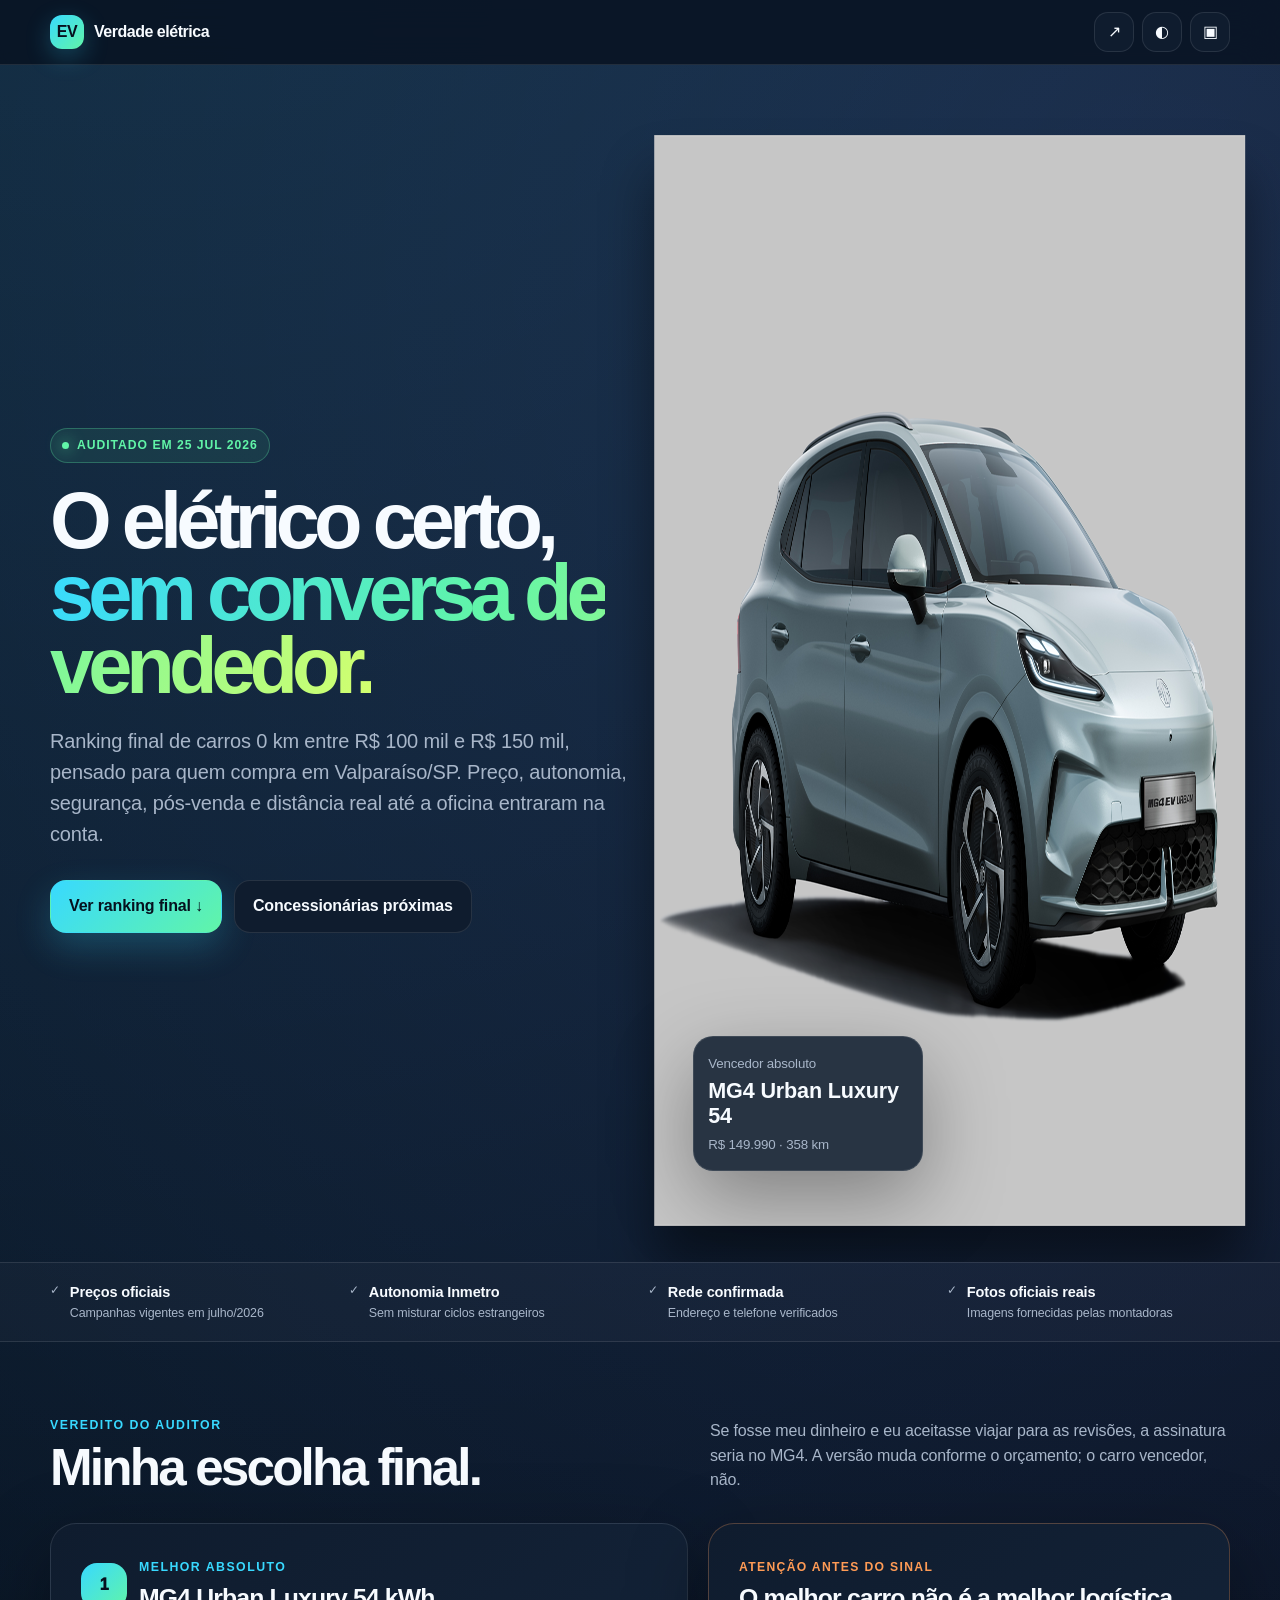
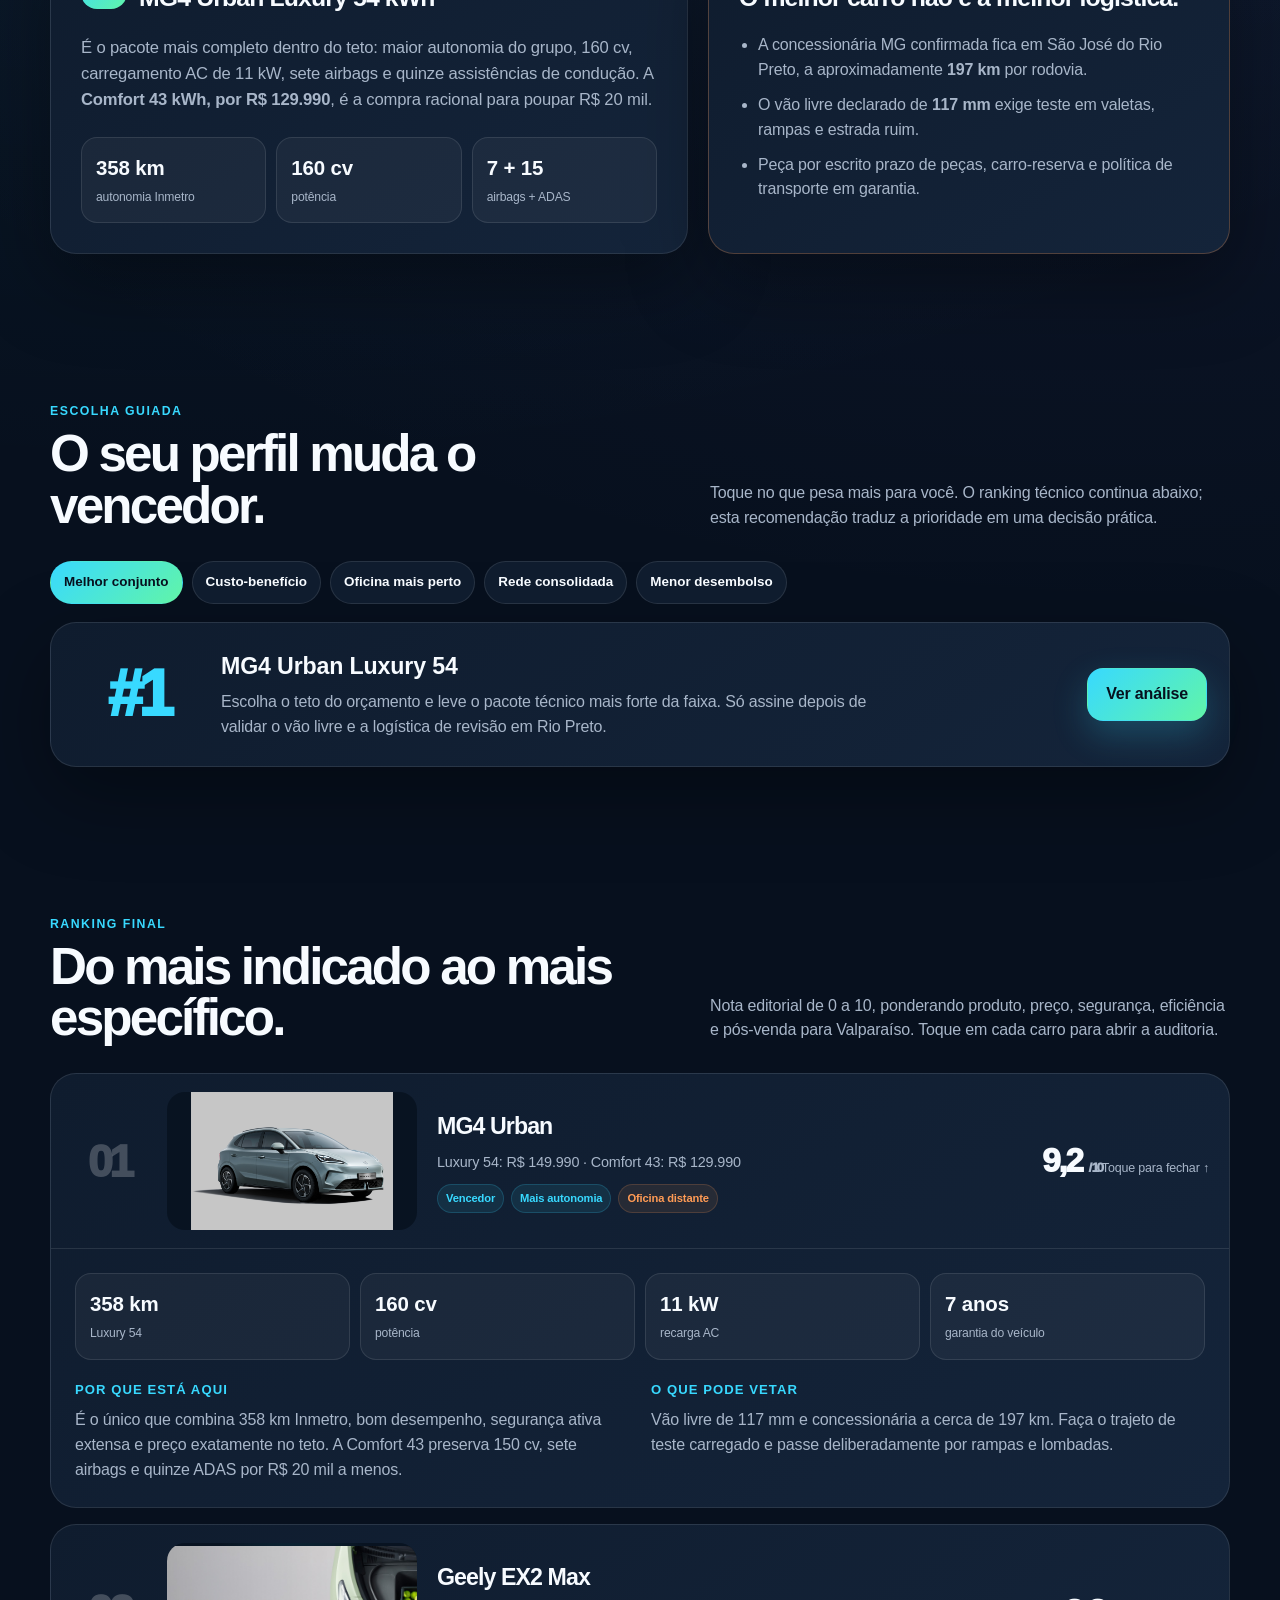
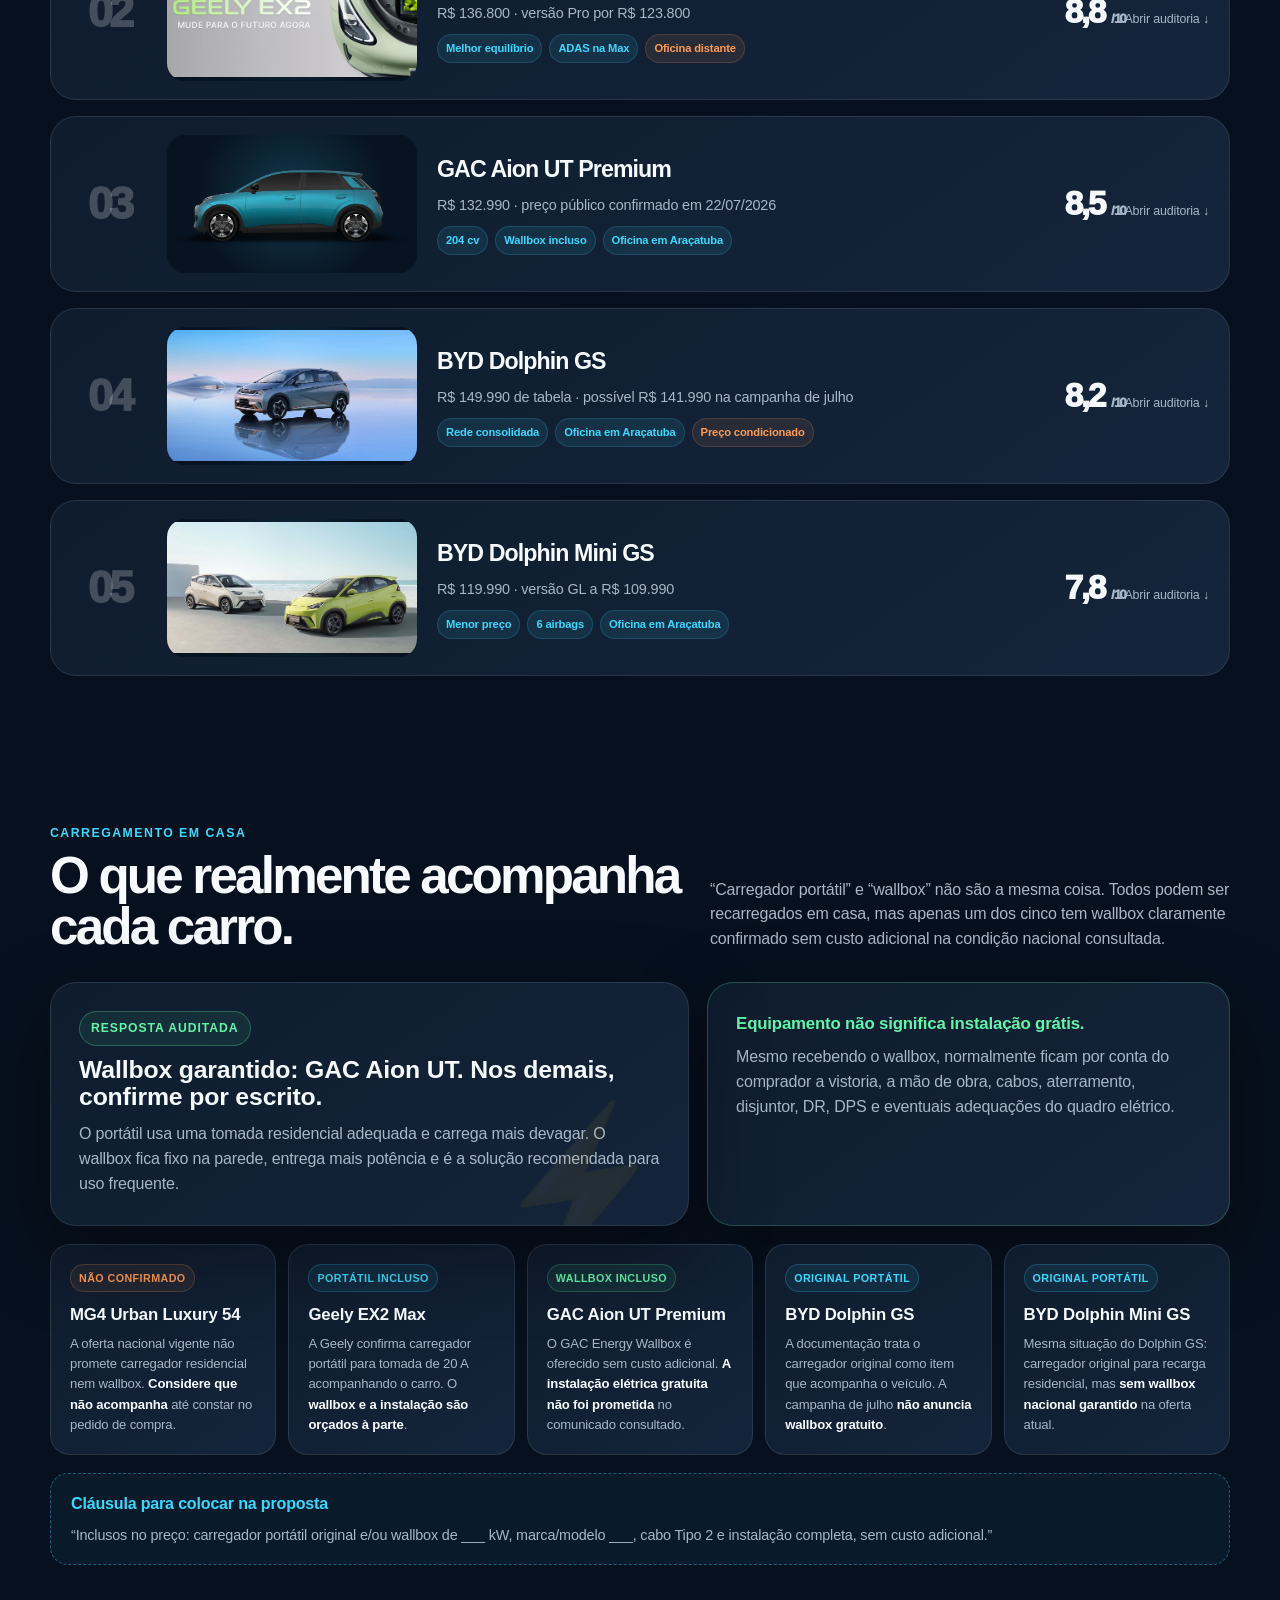
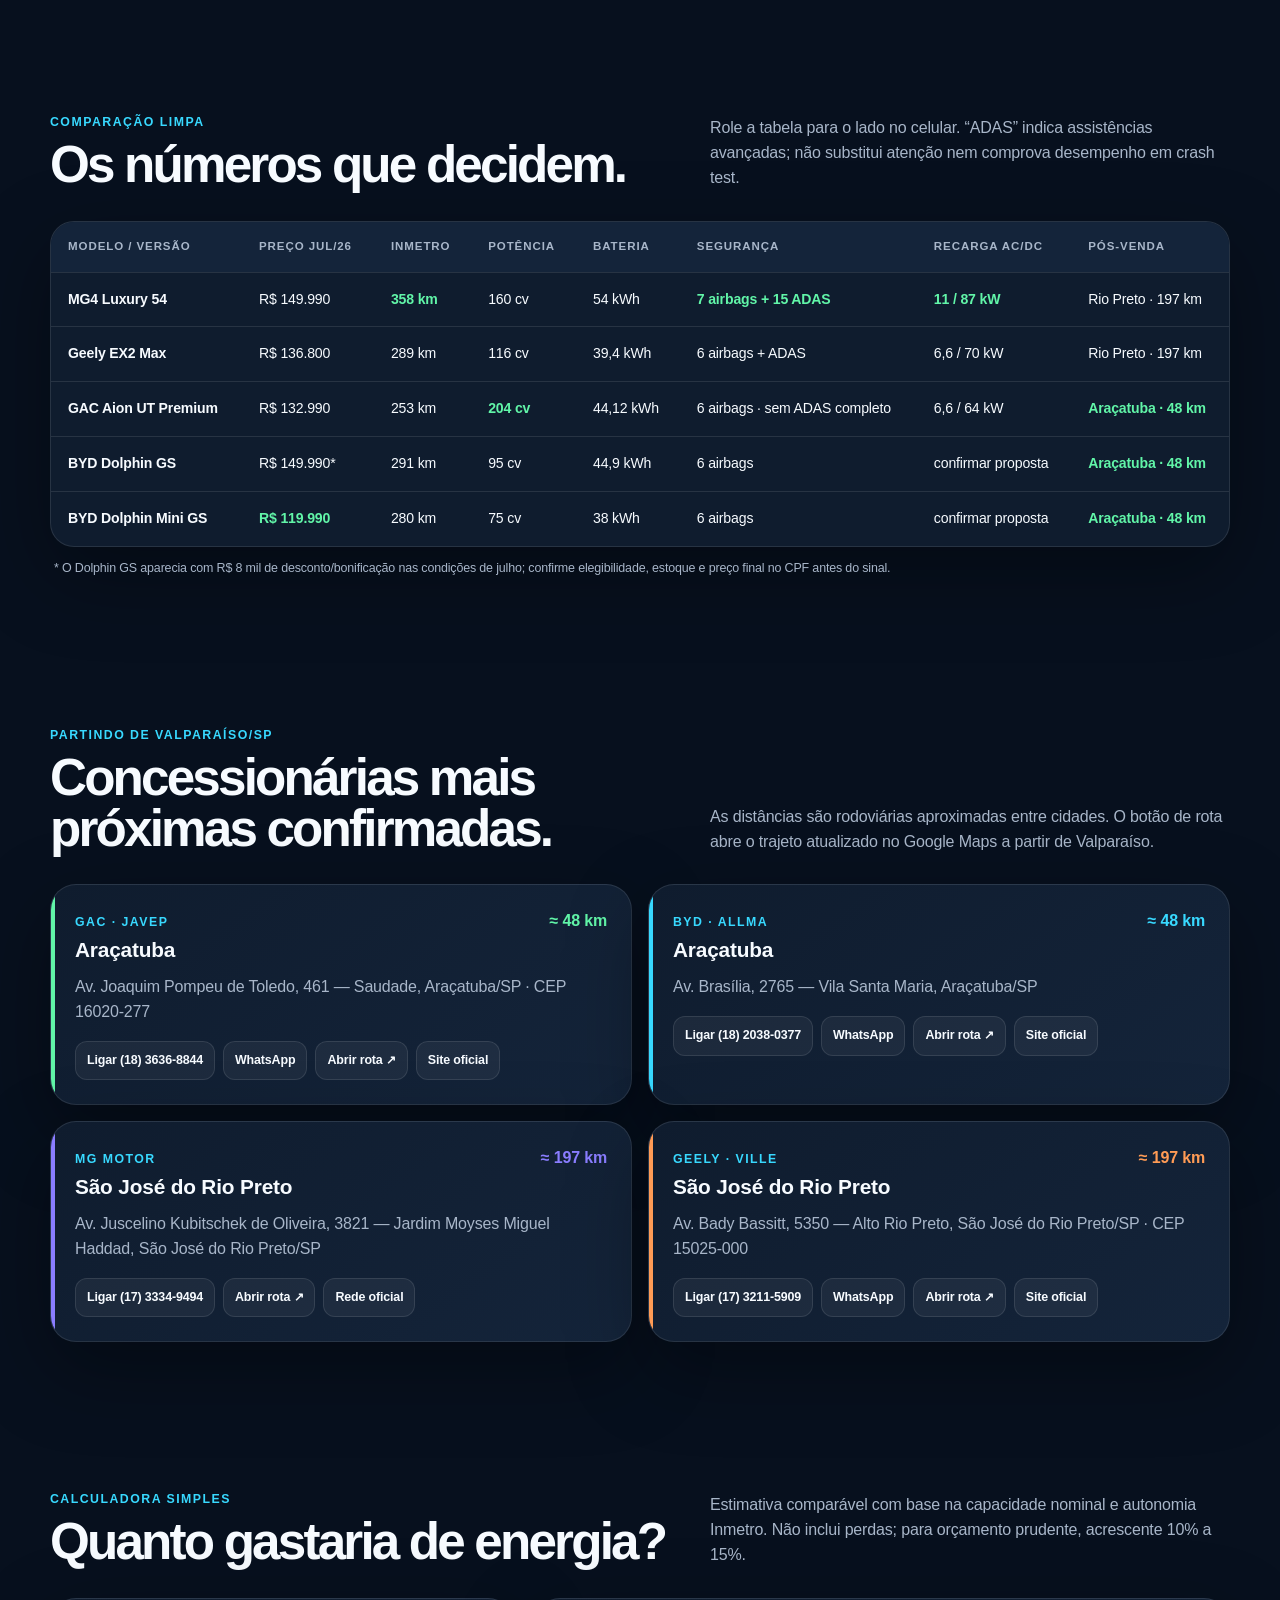
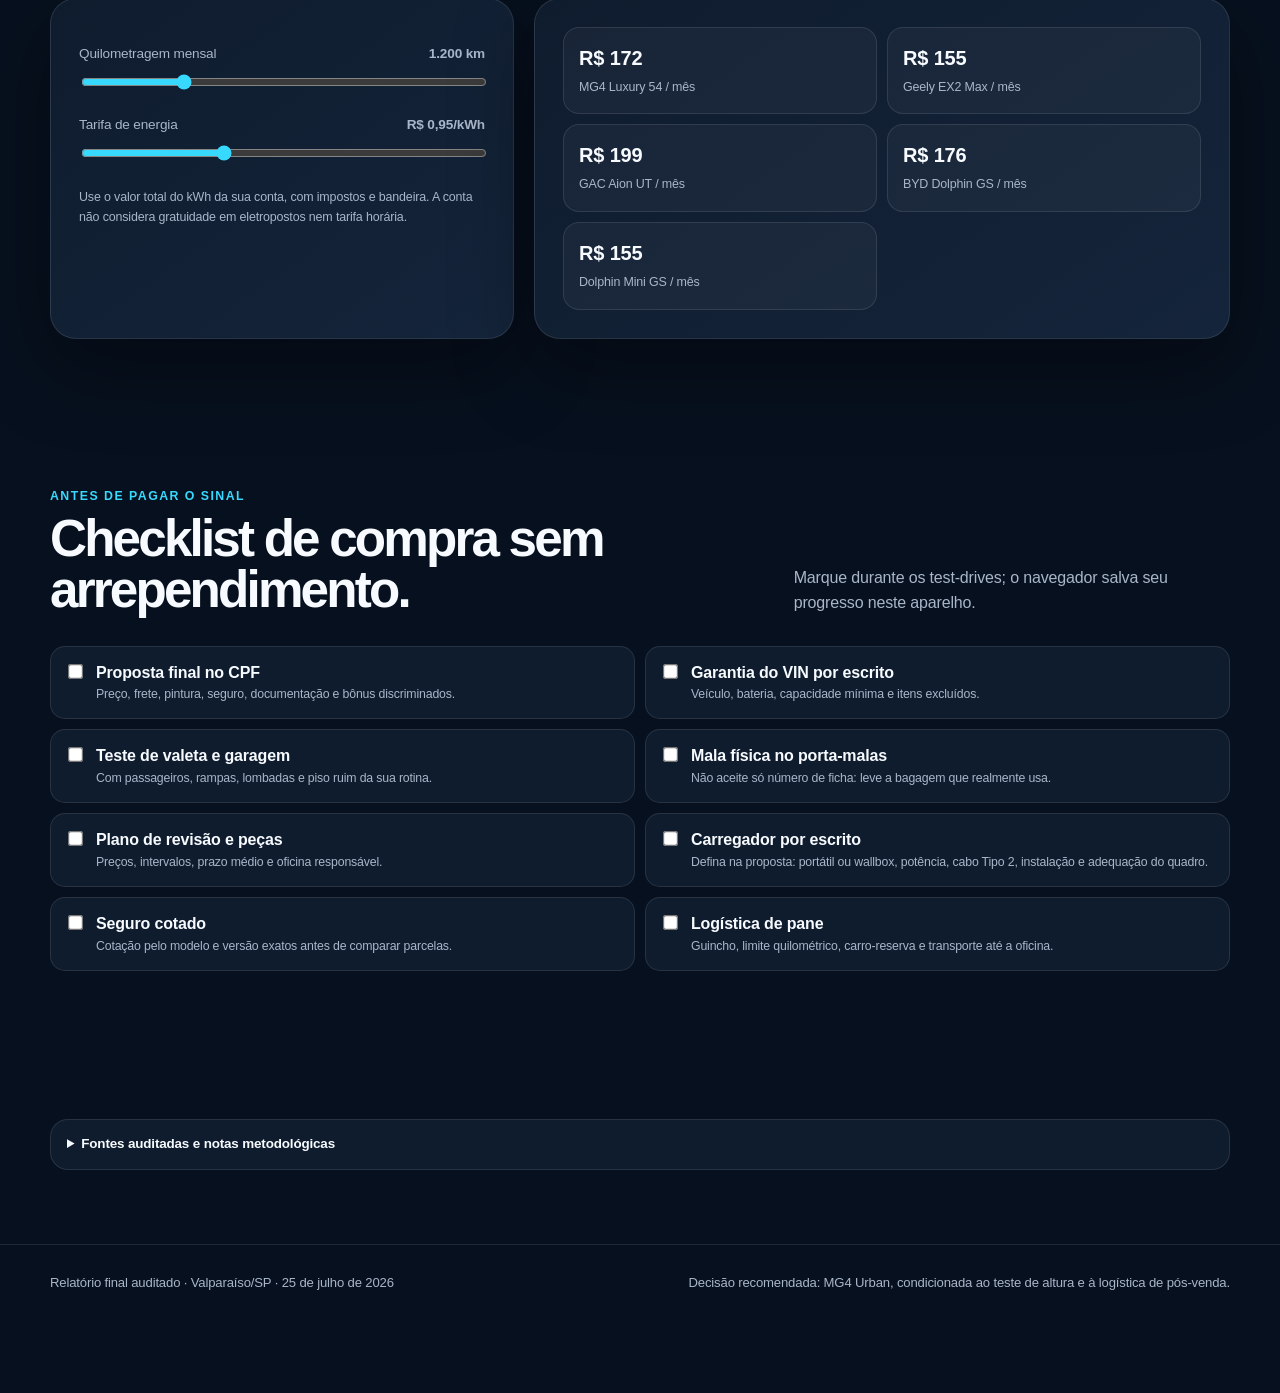
==== index.html @ 09361f58 "Publica relatorio auditado de carros eletricos" ====
<!doctype html>
<html lang="pt-BR" data-theme="dark">
<head>
  <meta charset="utf-8">
  <meta name="viewport" content="width=device-width, initial-scale=1, viewport-fit=cover">
  <meta name="theme-color" content="#07101e">
  <meta name="description" content="Relatório final auditado de carros elétricos entre R$ 100 mil e R$ 150 mil para Valparaíso/SP — julho de 2026.">
  <link rel="canonical" href="https://esdraaline.github.io/carros-eletricos-valparaiso/">
  <meta property="og:locale" content="pt_BR">
  <meta property="og:type" content="website">
  <meta property="og:site_name" content="Verdade elétrica">
  <meta property="og:title" content="O elétrico ideal para sua família">
  <meta property="og:description" content="Ranking auditado dos melhores carros elétricos de R$ 100 mil a R$ 150 mil para Valparaíso/SP — preços, autonomia, segurança, recarga em casa e concessionárias.">
  <meta property="og:url" content="https://esdraaline.github.io/carros-eletricos-valparaiso/">
  <meta property="og:image" content="https://esdraaline.github.io/carros-eletricos-valparaiso/assets/preview-whatsapp.png">
  <meta property="og:image:secure_url" content="https://esdraaline.github.io/carros-eletricos-valparaiso/assets/preview-whatsapp.png">
  <meta property="og:image:type" content="image/png">
  <meta property="og:image:width" content="1200">
  <meta property="og:image:height" content="630">
  <meta property="og:image:alt" content="Família ao lado de um carro elétrico em frente de casa">
  <meta name="twitter:card" content="summary_large_image">
  <meta name="twitter:title" content="O elétrico ideal para sua família">
  <meta name="twitter:description" content="Ranking auditado de carros elétricos para Valparaíso/SP — julho de 2026.">
  <meta name="twitter:image" content="https://esdraaline.github.io/carros-eletricos-valparaiso/assets/preview-whatsapp.png">
  <title>Relatório final auditado | Elétricos R$ 100–150 mil</title>
  <style>
    :root{
      --bg:#07101e;--bg2:#0b1728;--card:#0f1c2e;--card2:#14243a;--ink:#f7fbff;--muted:#a8b6c9;
      --line:rgba(255,255,255,.10);--cyan:#38d9ff;--green:#61f5a8;--orange:#ff9b55;--pink:#ff6fae;
      --purple:#8a7dff;--red:#ff6b6b;--shadow:0 28px 80px rgba(0,0,0,.35);--radius:26px;
    }
    html[data-theme="light"]{
      --bg:#eef4fb;--bg2:#f8fbff;--card:#ffffff;--card2:#edf3fa;--ink:#102138;--muted:#5c6f86;
      --line:rgba(15,35,58,.12);--shadow:0 22px 60px rgba(35,66,100,.14);
    }
    *{box-sizing:border-box}
    html{scroll-behavior:smooth}
    body{margin:0;background:
      radial-gradient(circle at 15% -5%,rgba(56,217,255,.15),transparent 30%),
      radial-gradient(circle at 90% 3%,rgba(138,125,255,.14),transparent 26%),var(--bg);
      color:var(--ink);font-family:Inter,ui-sans-serif,-apple-system,BlinkMacSystemFont,"Segoe UI",sans-serif;
      line-height:1.55;letter-spacing:-.01em}
    button,input,a{font:inherit}
    a{color:inherit}
    img{display:block;max-width:100%}
    .wrap{width:min(1180px,calc(100% - 34px));margin:0 auto}
    .topbar{position:sticky;z-index:50;top:0;background:rgba(7,16,30,.78);backdrop-filter:blur(18px);
      border-bottom:1px solid var(--line)}
    html[data-theme="light"] .topbar{background:rgba(238,244,251,.82)}
    .nav{min-height:64px;display:flex;align-items:center;justify-content:space-between;gap:12px}
    .brand{display:flex;align-items:center;gap:10px;text-decoration:none;font-weight:850;letter-spacing:-.03em}
    .brand-mark{width:34px;height:34px;border-radius:12px;display:grid;place-items:center;color:#07101e;
      background:linear-gradient(135deg,var(--cyan),var(--green));box-shadow:0 8px 24px rgba(56,217,255,.25)}
    .nav-actions{display:flex;align-items:center;gap:8px}
    .mini-btn,.pill-btn{border:1px solid var(--line);color:var(--ink);background:var(--card);cursor:pointer;
      transition:.2s ease;text-decoration:none;display:inline-flex;align-items:center;justify-content:center}
    .mini-btn{width:40px;height:40px;border-radius:14px}
    .mini-btn:hover,.pill-btn:hover{transform:translateY(-2px);border-color:rgba(56,217,255,.45)}
    .hero{padding:70px 0 36px;position:relative;overflow:hidden}
    .hero-grid{display:grid;grid-template-columns:1.05fr .95fr;align-items:center;gap:50px}
    .eyebrow,.chip{display:inline-flex;align-items:center;gap:8px;border:1px solid rgba(97,245,168,.28);
      background:rgba(97,245,168,.08);color:var(--green);border-radius:999px;padding:7px 11px;
      font-size:.76rem;font-weight:800;text-transform:uppercase;letter-spacing:.08em}
    .eyebrow:before{content:"";width:7px;height:7px;background:var(--green);border-radius:50%;box-shadow:0 0 16px var(--green)}
    h1{font-size:clamp(2.75rem,6.2vw,5.7rem);line-height:.91;letter-spacing:-.075em;margin:22px 0 24px;max-width:760px}
    .gradient{background:linear-gradient(110deg,var(--cyan),var(--green) 50%,#d4ff6e);-webkit-background-clip:text;
      background-clip:text;color:transparent}
    .lead{font-size:clamp(1.05rem,1.6vw,1.25rem);color:var(--muted);max-width:680px;margin:0 0 30px}
    .hero-actions{display:flex;flex-wrap:wrap;gap:12px}
    .cta{display:inline-flex;align-items:center;justify-content:center;gap:8px;text-decoration:none;border-radius:16px;
      padding:13px 18px;font-weight:850;border:1px solid transparent;transition:.2s ease;cursor:pointer}
    .cta-primary{color:#06111e;background:linear-gradient(135deg,var(--cyan),var(--green));box-shadow:0 14px 35px rgba(56,217,255,.22)}
    .cta-secondary{background:var(--card);border-color:var(--line);color:var(--ink)}
    .cta:hover{transform:translateY(-2px)}
    .hero-car{position:relative;min-height:440px;display:flex;align-items:center;justify-content:center}
    .hero-glow{position:absolute;width:82%;aspect-ratio:1;border-radius:50%;filter:blur(12px);
      background:radial-gradient(circle,rgba(56,217,255,.32),rgba(138,125,255,.08) 50%,transparent 70%)}
    .hero-car img{position:relative;z-index:2;width:110%;max-width:none;transform:translateX(-2%);filter:drop-shadow(0 40px 26px rgba(0,0,0,.45))}
    .winner-float{position:absolute;z-index:3;left:0;bottom:5%;max-width:230px;background:rgba(15,28,46,.86);
      backdrop-filter:blur(16px);border:1px solid var(--line);border-radius:20px;padding:14px;box-shadow:var(--shadow)}
    html[data-theme="light"] .winner-float{background:rgba(255,255,255,.86)}
    .winner-float strong{display:block;font-size:1.35rem;line-height:1.15;margin:3px 0}
    .winner-float small{color:var(--muted)}
    .audit-strip{padding:18px 0;border-block:1px solid var(--line);background:rgba(255,255,255,.025)}
    .audit-items{display:grid;grid-template-columns:repeat(4,1fr);gap:16px}
    .audit-item{display:flex;gap:10px;align-items:flex-start}
    .audit-icon{color:var(--green);font-size:1.1rem}
    .audit-item strong{display:block;font-size:.91rem}
    .audit-item span{display:block;color:var(--muted);font-size:.78rem}
    section{padding:74px 0}
    .section-head{display:flex;align-items:flex-end;justify-content:space-between;gap:25px;margin-bottom:30px}
    .kicker{color:var(--cyan);font-size:.77rem;font-weight:900;text-transform:uppercase;letter-spacing:.12em;margin-bottom:7px}
    h2{font-size:clamp(2rem,4vw,3.35rem);line-height:1;letter-spacing:-.055em;margin:0}
    .section-head p{color:var(--muted);max-width:520px;margin:0}
    .verdict{display:grid;grid-template-columns:1.1fr .9fr;gap:20px}
    .panel{background:linear-gradient(145deg,var(--card),var(--card2));border:1px solid var(--line);border-radius:var(--radius);box-shadow:var(--shadow)}
    .verdict-main{padding:30px}
    .verdict-title{display:flex;align-items:center;gap:12px;margin-bottom:18px}
    .rank-circle{width:46px;height:46px;border-radius:16px;display:grid;place-items:center;font-weight:950;color:#07101e;
      background:linear-gradient(135deg,var(--cyan),var(--green))}
    .verdict h3{font-size:1.55rem;margin:0;letter-spacing:-.035em}
    .verdict-main p{color:var(--muted);font-size:1.04rem}
    .verdict-points{display:grid;grid-template-columns:repeat(3,1fr);gap:10px;margin-top:24px}
    .metric{padding:14px;background:rgba(255,255,255,.045);border:1px solid var(--line);border-radius:16px}
    .metric b{display:block;font-size:1.28rem}
    .metric span{font-size:.76rem;color:var(--muted)}
    .attention{padding:30px;border-color:rgba(255,155,85,.27)}
    .attention .flag{display:inline-block;color:var(--orange);font-weight:900;font-size:.76rem;text-transform:uppercase;letter-spacing:.11em}
    .attention ul{padding-left:19px;color:var(--muted)}
    .attention li+li{margin-top:10px}
    .profile-controls{display:flex;flex-wrap:wrap;gap:9px;margin-bottom:18px}
    .pill-btn{padding:10px 13px;border-radius:999px;font-weight:800;font-size:.84rem}
    .pill-btn.active{color:#07101e;background:linear-gradient(135deg,var(--cyan),var(--green));border-color:transparent}
    .profile-result{display:grid;grid-template-columns:130px 1fr auto;gap:18px;align-items:center;padding:22px}
    .profile-rank{font-size:4rem;font-weight:950;letter-spacing:-.08em;color:var(--cyan);text-align:center}
    .profile-result h3{font-size:1.45rem;margin:0 0 5px}
    .profile-result p{color:var(--muted);margin:0;max-width:650px}
    .ranking{display:grid;gap:16px}
    .car-card{overflow:hidden;background:linear-gradient(145deg,var(--card),var(--card2));border:1px solid var(--line);border-radius:26px;transition:.2s ease}
    .car-card:hover{border-color:rgba(56,217,255,.25);transform:translateY(-2px)}
    .car-top{display:grid;grid-template-columns:76px 250px 1fr auto;align-items:center;gap:20px;padding:18px 20px;cursor:pointer}
    .rank{font-size:2.8rem;font-weight:950;letter-spacing:-.08em;color:rgba(255,255,255,.22);text-align:center}
    html[data-theme="light"] .rank{color:rgba(16,33,56,.2)}
    .car-photo{height:138px;border-radius:18px;overflow:hidden;background:radial-gradient(circle at 50% 45%,rgba(56,217,255,.20),transparent 65%),#081321}
    .car-photo img{width:100%;height:100%;object-fit:contain}
    .car-name h3{font-size:1.45rem;margin:0 0 6px;letter-spacing:-.04em}
    .car-name p{margin:0;color:var(--muted);font-size:.9rem}
    .badges{display:flex;flex-wrap:wrap;gap:7px;margin-top:10px}
    .badge{display:inline-flex;padding:5px 8px;border-radius:999px;font-size:.7rem;font-weight:850;background:rgba(56,217,255,.09);color:var(--cyan);border:1px solid rgba(56,217,255,.18)}
    .badge.orange{background:rgba(255,155,85,.09);color:var(--orange);border-color:rgba(255,155,85,.18)}
    .car-score{text-align:right;min-width:118px}
    .score{font-size:2.1rem;font-weight:950;letter-spacing:-.07em}
    .score small{font-size:.85rem;color:var(--muted)}
    .expand{color:var(--muted);font-size:.78rem}
    .car-detail{display:none;border-top:1px solid var(--line);padding:24px}
    .car-card.open .car-detail{display:block}
    .detail-grid{display:grid;grid-template-columns:repeat(4,1fr);gap:10px;margin-bottom:20px}
    .detail-copy{display:grid;grid-template-columns:1fr 1fr;gap:22px}
    .detail-copy h4{margin:0 0 8px;font-size:.82rem;text-transform:uppercase;letter-spacing:.08em;color:var(--cyan)}
    .detail-copy p{color:var(--muted);margin:0}
    .charge-summary{display:grid;grid-template-columns:1.1fr .9fr;gap:18px;margin-bottom:18px}
    .charge-lead{padding:28px;position:relative;overflow:hidden}
    .charge-lead:after{content:"⚡";position:absolute;right:18px;bottom:-34px;font-size:9rem;line-height:1;color:rgba(56,217,255,.07);transform:rotate(-9deg)}
    .charge-lead h3{font-size:1.55rem;line-height:1.1;margin:10px 0 12px;max-width:560px}
    .charge-lead p,.charge-note p{color:var(--muted);margin:0}
    .charge-note{padding:28px;border-color:rgba(97,245,168,.24)}
    .charge-note strong{display:block;color:var(--green);font-size:1.05rem;margin-bottom:8px}
    .charge-grid{display:grid;grid-template-columns:repeat(5,1fr);gap:12px}
    .charge-card{padding:19px;border:1px solid var(--line);border-radius:20px;background:linear-gradient(145deg,var(--card),var(--card2))}
    .charge-card .charge-status{display:inline-flex;padding:5px 8px;border-radius:999px;font-size:.67rem;font-weight:900;letter-spacing:.04em;text-transform:uppercase;border:1px solid var(--line)}
    .charge-card .charge-status.yes{color:var(--green);background:rgba(97,245,168,.08);border-color:rgba(97,245,168,.22)}
    .charge-card .charge-status.portable{color:var(--cyan);background:rgba(56,217,255,.08);border-color:rgba(56,217,255,.22)}
    .charge-card .charge-status.check{color:var(--orange);background:rgba(255,155,85,.08);border-color:rgba(255,155,85,.22)}
    .charge-card h3{font-size:1.05rem;line-height:1.2;margin:13px 0 8px}
    .charge-card p{font-size:.82rem;color:var(--muted);margin:0}
    .charge-card b{color:var(--ink)}
    .contract-clause{margin-top:18px;padding:18px 20px;border:1px dashed rgba(56,217,255,.38);border-radius:18px;background:rgba(56,217,255,.055)}
    .contract-clause strong{display:block;color:var(--cyan);margin-bottom:7px}
    .contract-clause p{margin:0;color:var(--muted);font-size:.9rem}
    .comparison-wrap{overflow:auto;border:1px solid var(--line);border-radius:24px;background:var(--card);box-shadow:var(--shadow)}
    table{width:100%;border-collapse:collapse;min-width:900px}
    th,td{padding:16px 17px;text-align:left;border-bottom:1px solid var(--line);font-size:.88rem}
    th{position:sticky;top:0;background:var(--card2);color:var(--muted);font-size:.72rem;text-transform:uppercase;letter-spacing:.08em}
    td:first-child{font-weight:850}
    tr:last-child td{border-bottom:0}
    .best{color:var(--green);font-weight:850}
    .dealers-grid{display:grid;grid-template-columns:repeat(2,1fr);gap:16px}
    .dealer{padding:24px;position:relative;overflow:hidden}
    .dealer:before{content:"";position:absolute;inset:0 auto 0 0;width:4px;background:var(--accent,var(--cyan))}
    .dealer-head{display:flex;justify-content:space-between;gap:12px;align-items:flex-start}
    .dealer h3{margin:0;font-size:1.3rem}
    .dealer .distance{color:var(--accent,var(--cyan));font-weight:900;white-space:nowrap}
    .dealer p{color:var(--muted);margin:9px 0 16px}
    .dealer-actions{display:flex;flex-wrap:wrap;gap:8px}
    .dealer-actions a{font-size:.78rem;font-weight:850;padding:9px 11px;border-radius:12px;text-decoration:none;background:rgba(255,255,255,.05);border:1px solid var(--line)}
    .dealer-actions a:hover{border-color:var(--accent,var(--cyan))}
    .calculator{display:grid;grid-template-columns:.8fr 1.2fr;gap:20px}
    .calc-inputs,.calc-results{padding:28px}
    .field{margin-top:16px}
    .field label{display:flex;justify-content:space-between;font-size:.85rem;color:var(--muted);margin-bottom:8px}
    input[type="range"]{width:100%;accent-color:var(--cyan)}
    .calc-results{display:grid;grid-template-columns:repeat(2,1fr);gap:10px}
    .calc-card{padding:15px;border:1px solid var(--line);border-radius:16px;background:rgba(255,255,255,.04)}
    .calc-card strong{display:block;font-size:1.25rem}
    .calc-card span{font-size:.78rem;color:var(--muted)}
    .check-grid{display:grid;grid-template-columns:repeat(2,1fr);gap:10px}
    .check{display:flex;gap:11px;align-items:flex-start;padding:14px;border:1px solid var(--line);border-radius:15px;background:var(--card)}
    .check input{margin-top:4px;accent-color:var(--green);transform:scale(1.15)}
    .check label{cursor:pointer}
    .check label span{display:block;color:var(--muted);font-size:.77rem}
    .sources{font-size:.84rem;color:var(--muted)}
    .sources details{border:1px solid var(--line);border-radius:18px;background:var(--card);padding:14px 16px}
    .sources summary{cursor:pointer;font-weight:850;color:var(--ink)}
    .sources ul{columns:2;gap:35px}
    .sources li{break-inside:avoid;margin:8px 0}
    .sources a{color:var(--cyan);text-underline-offset:3px}
    .foot{padding:28px 0 100px;border-top:1px solid var(--line);color:var(--muted);font-size:.82rem}
    .foot-flex{display:flex;justify-content:space-between;gap:20px}
    .mobile-nav{display:none;position:fixed;z-index:60;left:12px;right:12px;bottom:max(12px,env(safe-area-inset-bottom));padding:7px;background:rgba(15,28,46,.88);
      backdrop-filter:blur(18px);border:1px solid var(--line);border-radius:20px;box-shadow:var(--shadow)}
    .mobile-nav a{flex:1;text-align:center;text-decoration:none;color:var(--muted);padding:9px 4px;font-size:.67rem;font-weight:800}
    .mobile-nav a span{display:block;color:var(--ink);font-size:1rem}
    .toast{position:fixed;z-index:80;left:50%;bottom:95px;transform:translate(-50%,20px);opacity:0;pointer-events:none;background:var(--ink);color:var(--bg);
      padding:10px 14px;border-radius:999px;font-size:.82rem;font-weight:850;transition:.25s}
    .toast.show{opacity:1;transform:translate(-50%,0)}
    @media (max-width:900px){
      .hero-grid,.verdict,.calculator{grid-template-columns:1fr}
      .hero{padding-top:48px}.hero-car{min-height:340px}.winner-float{left:3%}
      .audit-items{grid-template-columns:repeat(2,1fr)}
      .car-top{grid-template-columns:52px 180px 1fr}.car-score{grid-column:3}.detail-grid{grid-template-columns:repeat(2,1fr)}
      .charge-grid{grid-template-columns:repeat(2,1fr)}.charge-summary{grid-template-columns:1fr}
      .dealers-grid{grid-template-columns:1fr}.section-head{align-items:flex-start;flex-direction:column}
    }
    @media (max-width:620px){
      .wrap{width:min(100% - 24px,1180px)}.topbar .brand span:last-child{display:none}.nav{min-height:56px}
      .hero{padding:38px 0 24px}.hero-grid{gap:12px}h1{font-size:3.15rem}.lead{font-size:1rem}
      .hero-actions .cta{flex:1}.hero-car{min-height:265px;margin-top:8px}.hero-car img{width:118%}.winner-float{bottom:0;left:0;padding:11px;max-width:205px}
      .winner-float strong{font-size:1.08rem}.audit-items{grid-template-columns:1fr}.audit-item:nth-child(n+3){display:none}
      section{padding:52px 0}h2{font-size:2.3rem}.verdict-main,.attention{padding:21px}.verdict-points{grid-template-columns:1fr 1fr}
      .profile-result{grid-template-columns:70px 1fr;padding:17px}.profile-rank{font-size:2.7rem}.profile-result .cta{grid-column:1/-1}
      .car-top{grid-template-columns:42px 1fr;gap:11px;padding:13px}.rank{font-size:2rem}.car-photo{grid-column:2;height:168px;grid-row:1/3}
      .car-name{grid-column:1/-1}.car-score{grid-column:1/-1;display:flex;justify-content:space-between;align-items:center;text-align:left;border-top:1px solid var(--line);padding-top:9px}
      .car-detail{padding:17px}.detail-grid{grid-template-columns:1fr 1fr}.detail-copy{grid-template-columns:1fr}
      .charge-grid{grid-template-columns:1fr}.charge-lead,.charge-note{padding:21px}
      .calc-inputs,.calc-results{padding:20px}.calc-results{grid-template-columns:1fr 1fr}.check-grid{grid-template-columns:1fr}
      .sources ul{columns:1}.foot-flex{display:block}.mobile-nav{display:flex}
    }
    @media print{
      :root{--bg:#fff;--card:#fff;--card2:#f5f7fa;--ink:#111;--muted:#555;--line:#ddd;--shadow:none}
      body{background:#fff}.topbar,.mobile-nav,.hero-actions,.profile-controls,.calculator,.toast{display:none!important}
      .hero{padding-top:25px}.hero-grid{grid-template-columns:1fr 1fr}.car-detail{display:block}.car-card{break-inside:avoid}
      section{padding:35px 0}.sources details{display:block}.foot{padding-bottom:20px}
    }
  </style>
</head>
<body>
  <header class="topbar">
    <div class="wrap nav">
      <a class="brand" href="#top"><span class="brand-mark">EV</span><span>Verdade elétrica</span></a>
      <div class="nav-actions">
        <button class="mini-btn" id="shareBtn" aria-label="Compartilhar relatório" title="Compartilhar">↗</button>
        <button class="mini-btn" id="themeBtn" aria-label="Alternar tema" title="Alternar tema">◐</button>
        <button class="mini-btn" onclick="window.print()" aria-label="Imprimir ou salvar em PDF" title="Imprimir">▣</button>
      </div>
    </div>
  </header>

  <main id="top">
    <section class="hero">
      <div class="wrap hero-grid">
        <div>
          <span class="eyebrow">Auditado em 25 jul 2026</span>
          <h1>O elétrico certo, <span class="gradient">sem conversa de vendedor.</span></h1>
          <p class="lead">Ranking final de carros 0 km entre R$ 100 mil e R$ 150 mil, pensado para quem compra em Valparaíso/SP. Preço, autonomia, segurança, pós-venda e distância real até a oficina entraram na conta.</p>
          <div class="hero-actions">
            <a class="cta cta-primary" href="#ranking">Ver ranking final ↓</a>
            <a class="cta cta-secondary" href="#dealers">Concessionárias próximas</a>
          </div>
        </div>
        <div class="hero-car">
          <div class="hero-glow"></div>
          <img src="[data-uri]" alt="MG4 Urban prata, foto oficial da MG Motor" width="1600" height="1091">
          <div class="winner-float">
            <small>Vencedor absoluto</small>
            <strong>MG4 Urban Luxury 54</strong>
            <small>R$ 149.990 · 358 km</small>
          </div>
        </div>
      </div>
    </section>

    <div class="audit-strip">
      <div class="wrap audit-items">
        <div class="audit-item"><span class="audit-icon">✓</span><div><strong>Preços oficiais</strong><span>Campanhas vigentes em julho/2026</span></div></div>
        <div class="audit-item"><span class="audit-icon">✓</span><div><strong>Autonomia Inmetro</strong><span>Sem misturar ciclos estrangeiros</span></div></div>
        <div class="audit-item"><span class="audit-icon">✓</span><div><strong>Rede confirmada</strong><span>Endereço e telefone verificados</span></div></div>
        <div class="audit-item"><span class="audit-icon">✓</span><div><strong>Fotos oficiais reais</strong><span>Imagens fornecidas pelas montadoras</span></div></div>
      </div>
    </div>

    <section id="veredito">
      <div class="wrap">
        <div class="section-head">
          <div><div class="kicker">Veredito do auditor</div><h2>Minha escolha final.</h2></div>
          <p>Se fosse meu dinheiro e eu aceitasse viajar para as revisões, a assinatura seria no MG4. A versão muda conforme o orçamento; o carro vencedor, não.</p>
        </div>
        <div class="verdict">
          <article class="panel verdict-main">
            <div class="verdict-title"><span class="rank-circle">1</span><div><small class="kicker">Melhor absoluto</small><h3>MG4 Urban Luxury 54 kWh</h3></div></div>
            <p>É o pacote mais completo dentro do teto: maior autonomia do grupo, 160 cv, carregamento AC de 11 kW, sete airbags e quinze assistências de condução. A <b>Comfort 43 kWh, por R$ 129.990</b>, é a compra racional para poupar R$ 20 mil.</p>
            <div class="verdict-points">
              <div class="metric"><b>358 km</b><span>autonomia Inmetro</span></div>
              <div class="metric"><b>160 cv</b><span>potência</span></div>
              <div class="metric"><b>7 + 15</b><span>airbags + ADAS</span></div>
            </div>
          </article>
          <aside class="panel attention">
            <span class="flag">Atenção antes do sinal</span>
            <h3>O melhor carro não é a melhor logística.</h3>
            <ul>
              <li>A concessionária MG confirmada fica em São José do Rio Preto, a aproximadamente <b>197 km</b> por rodovia.</li>
              <li>O vão livre declarado de <b>117 mm</b> exige teste em valetas, rampas e estrada ruim.</li>
              <li>Peça por escrito prazo de peças, carro-reserva e política de transporte em garantia.</li>
            </ul>
          </aside>
        </div>
      </div>
    </section>

    <section id="perfil">
      <div class="wrap">
        <div class="section-head">
          <div><div class="kicker">Escolha guiada</div><h2>O seu perfil muda o vencedor.</h2></div>
          <p>Toque no que pesa mais para você. O ranking técnico continua abaixo; esta recomendação traduz a prioridade em uma decisão prática.</p>
        </div>
        <div class="profile-controls" role="tablist" aria-label="Prioridade de compra">
          <button class="pill-btn active" data-profile="absoluto">Melhor conjunto</button>
          <button class="pill-btn" data-profile="valor">Custo-benefício</button>
          <button class="pill-btn" data-profile="perto">Oficina mais perto</button>
          <button class="pill-btn" data-profile="rede">Rede consolidada</button>
          <button class="pill-btn" data-profile="entrada">Menor desembolso</button>
        </div>
        <div class="panel profile-result" aria-live="polite">
          <div class="profile-rank" id="profileRank">#1</div>
          <div><h3 id="profileTitle">MG4 Urban Luxury 54</h3><p id="profileText">Escolha o teto do orçamento e leve o pacote técnico mais forte da faixa. Só assine depois de validar o vão livre e a logística de revisão em Rio Preto.</p></div>
          <a class="cta cta-primary" id="profileLink" href="#car-mg">Ver análise</a>
        </div>
      </div>
    </section>

    <section id="ranking">
      <div class="wrap">
        <div class="section-head">
          <div><div class="kicker">Ranking final</div><h2>Do mais indicado ao mais específico.</h2></div>
          <p>Nota editorial de 0 a 10, ponderando produto, preço, segurança, eficiência e pós-venda para Valparaíso. Toque em cada carro para abrir a auditoria.</p>
        </div>
        <div class="ranking">
          <article class="car-card open" id="car-mg">
            <div class="car-top" tabindex="0" role="button" aria-expanded="true">
              <div class="rank">01</div><div class="car-photo"><img src="[data-uri]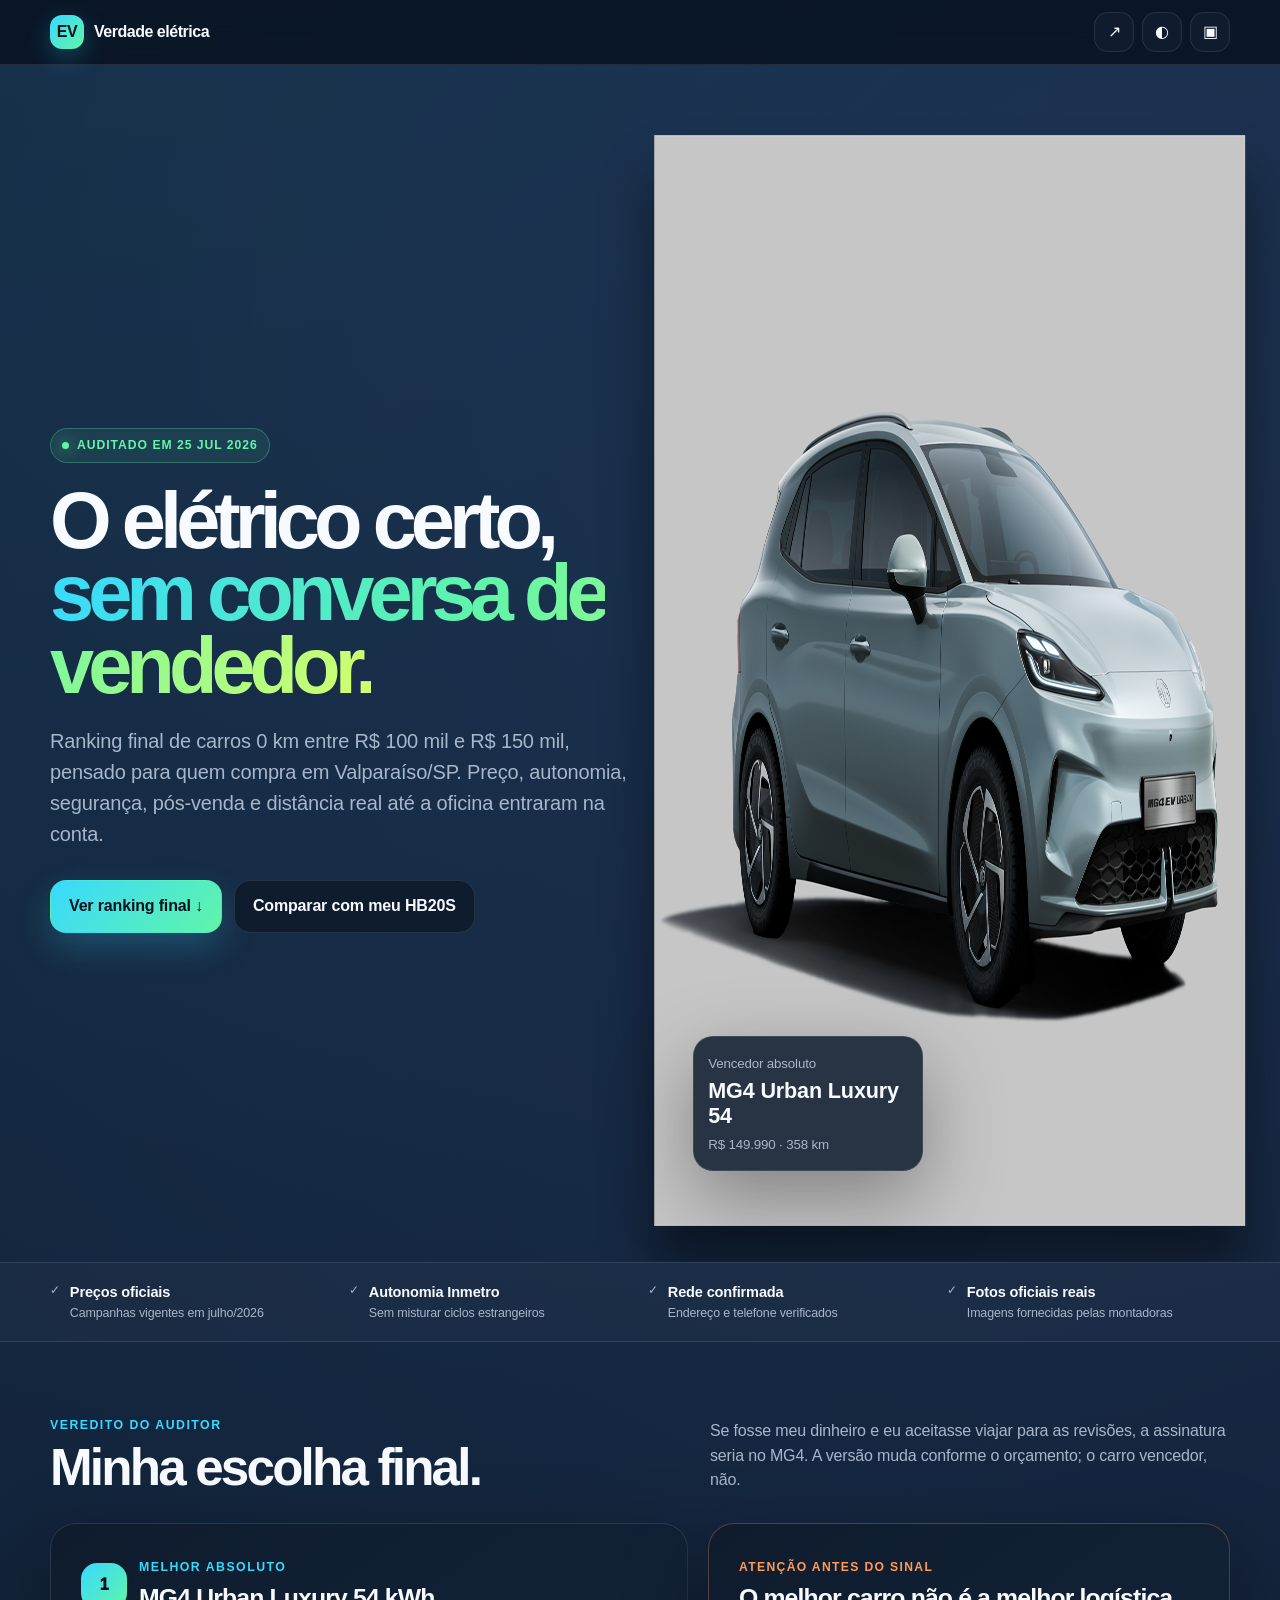
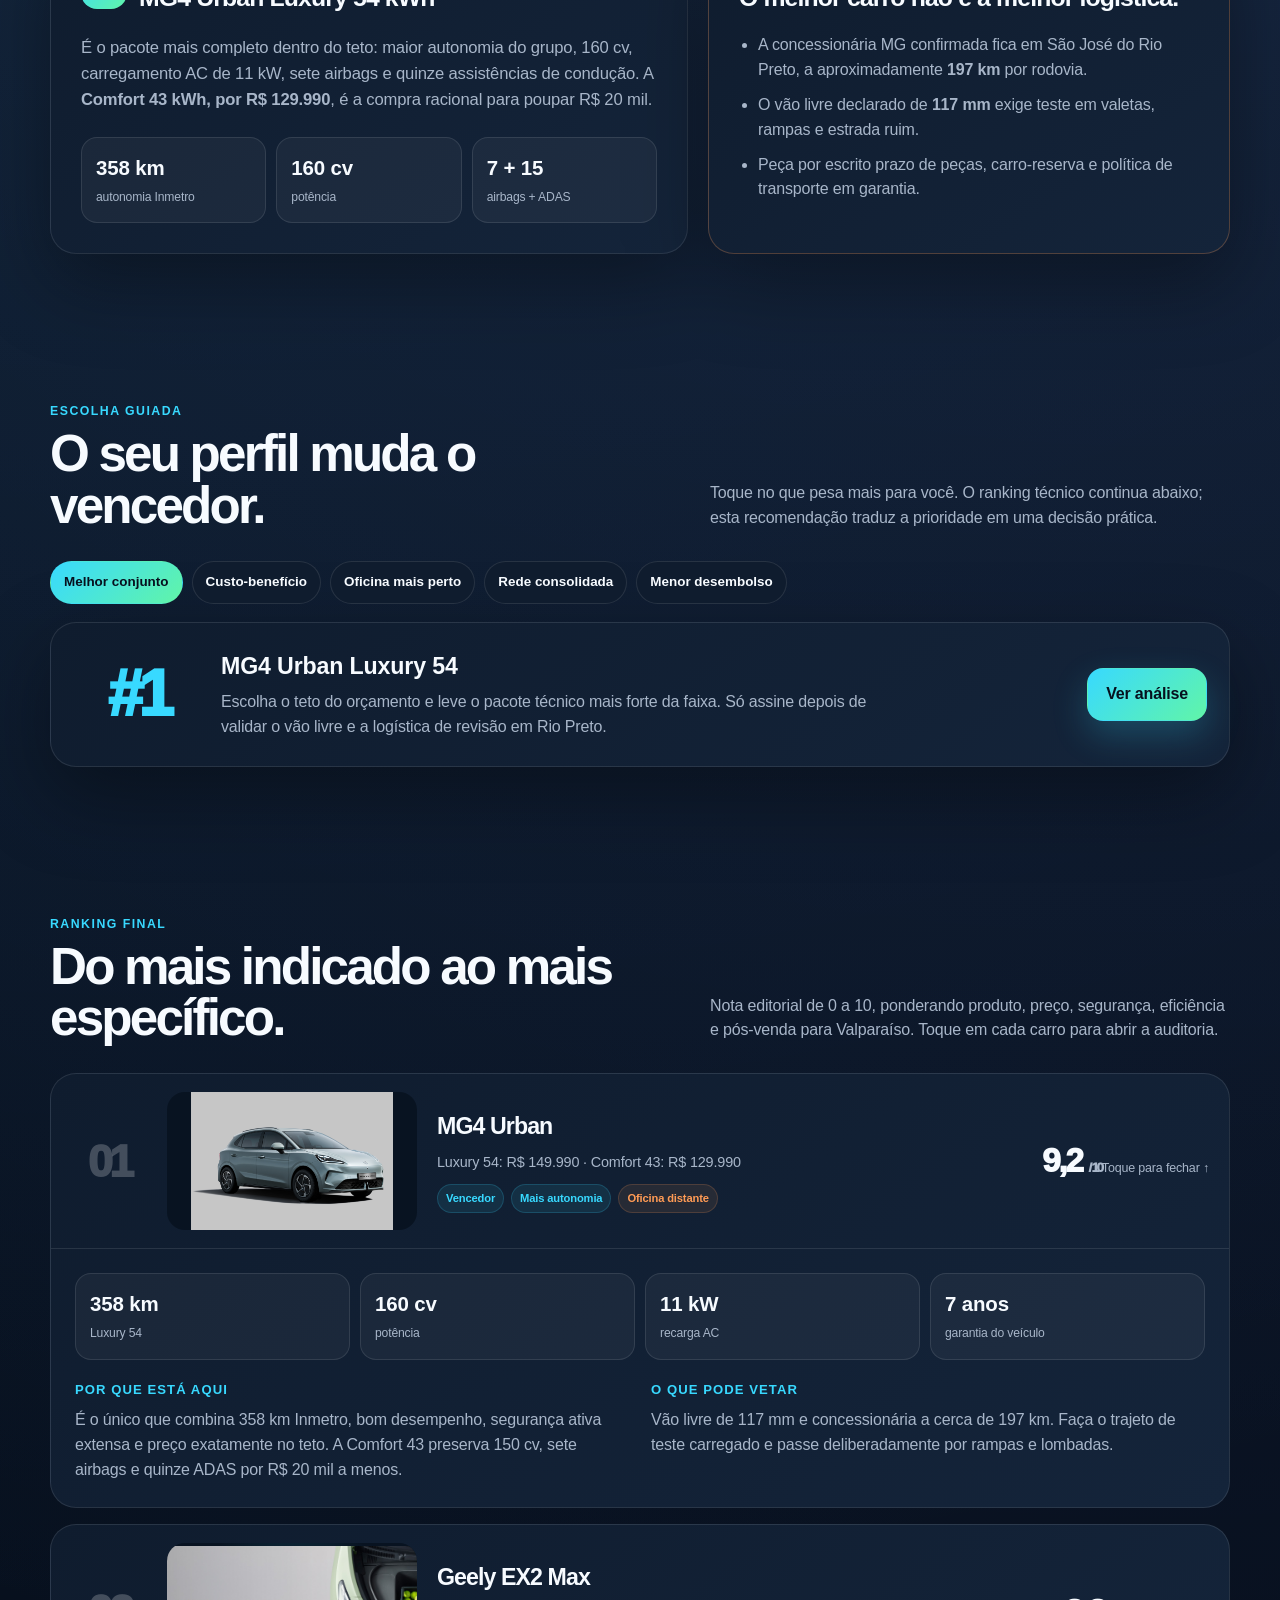
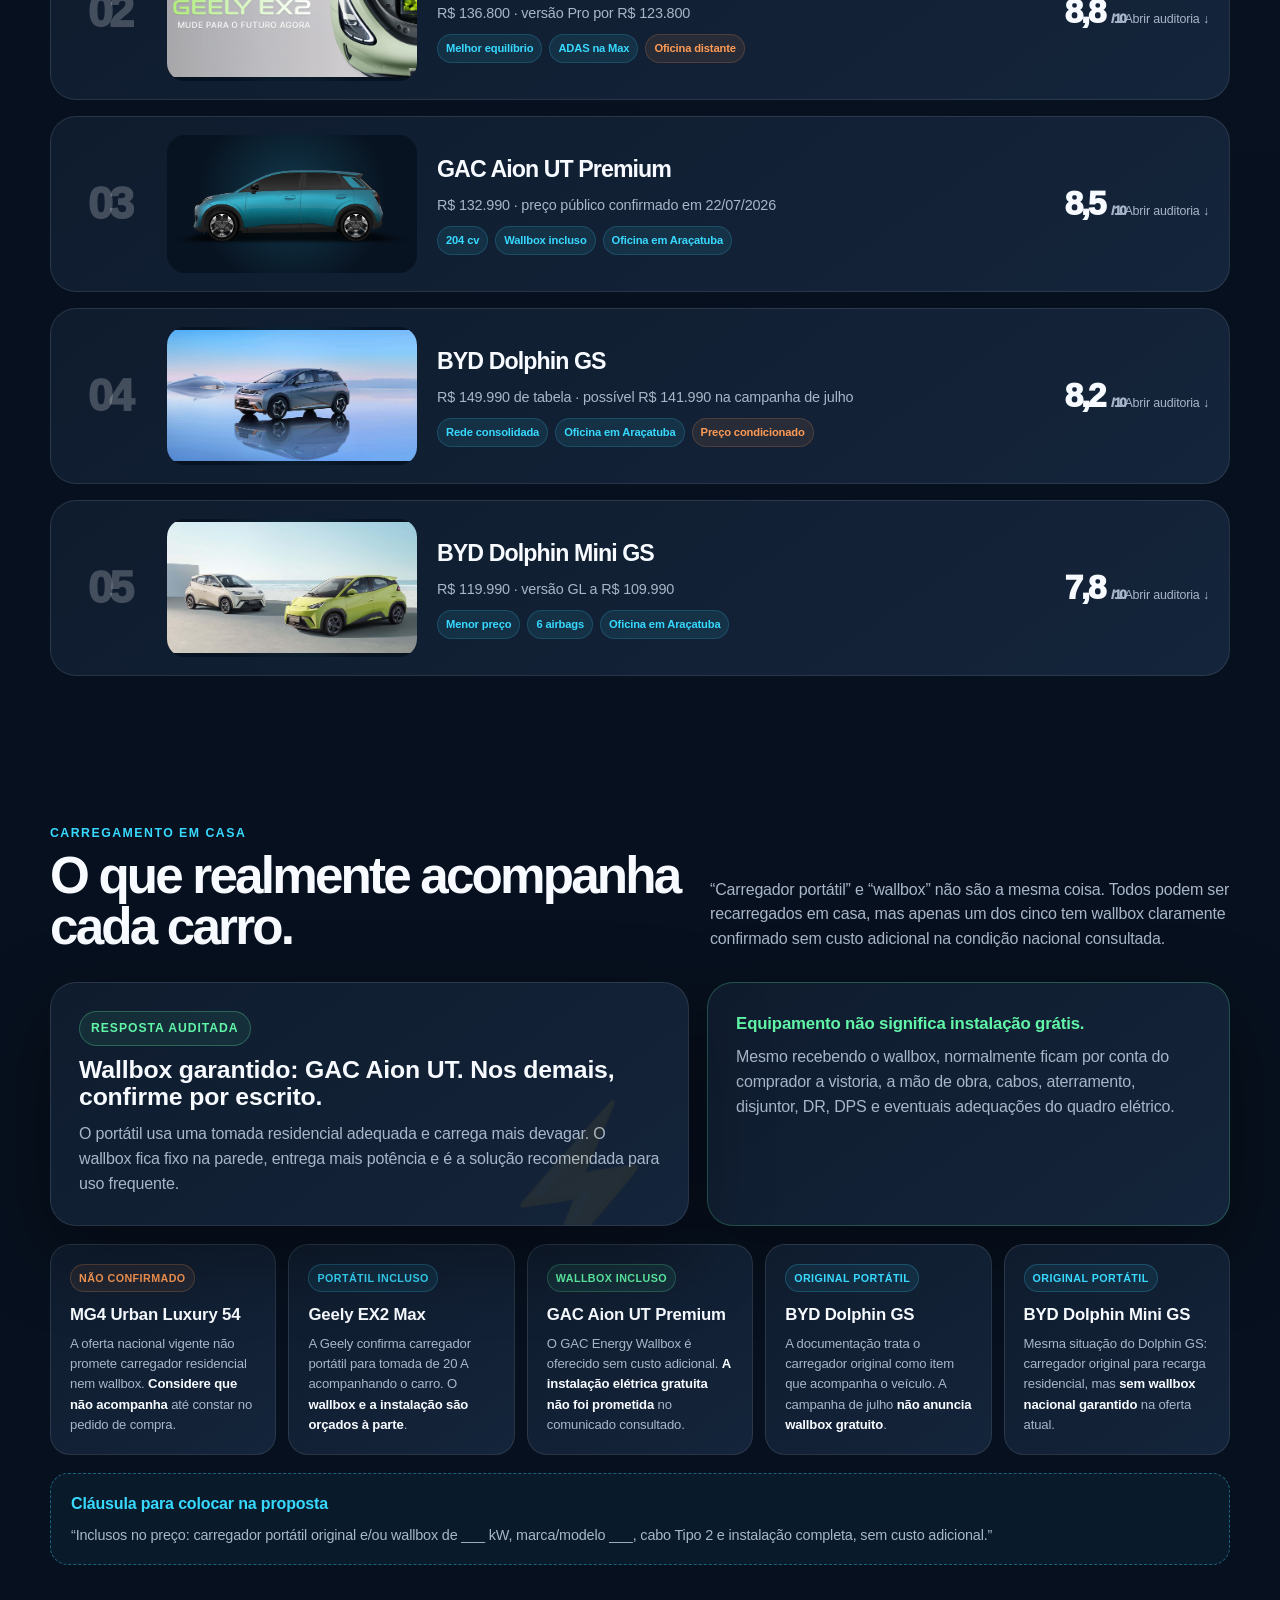
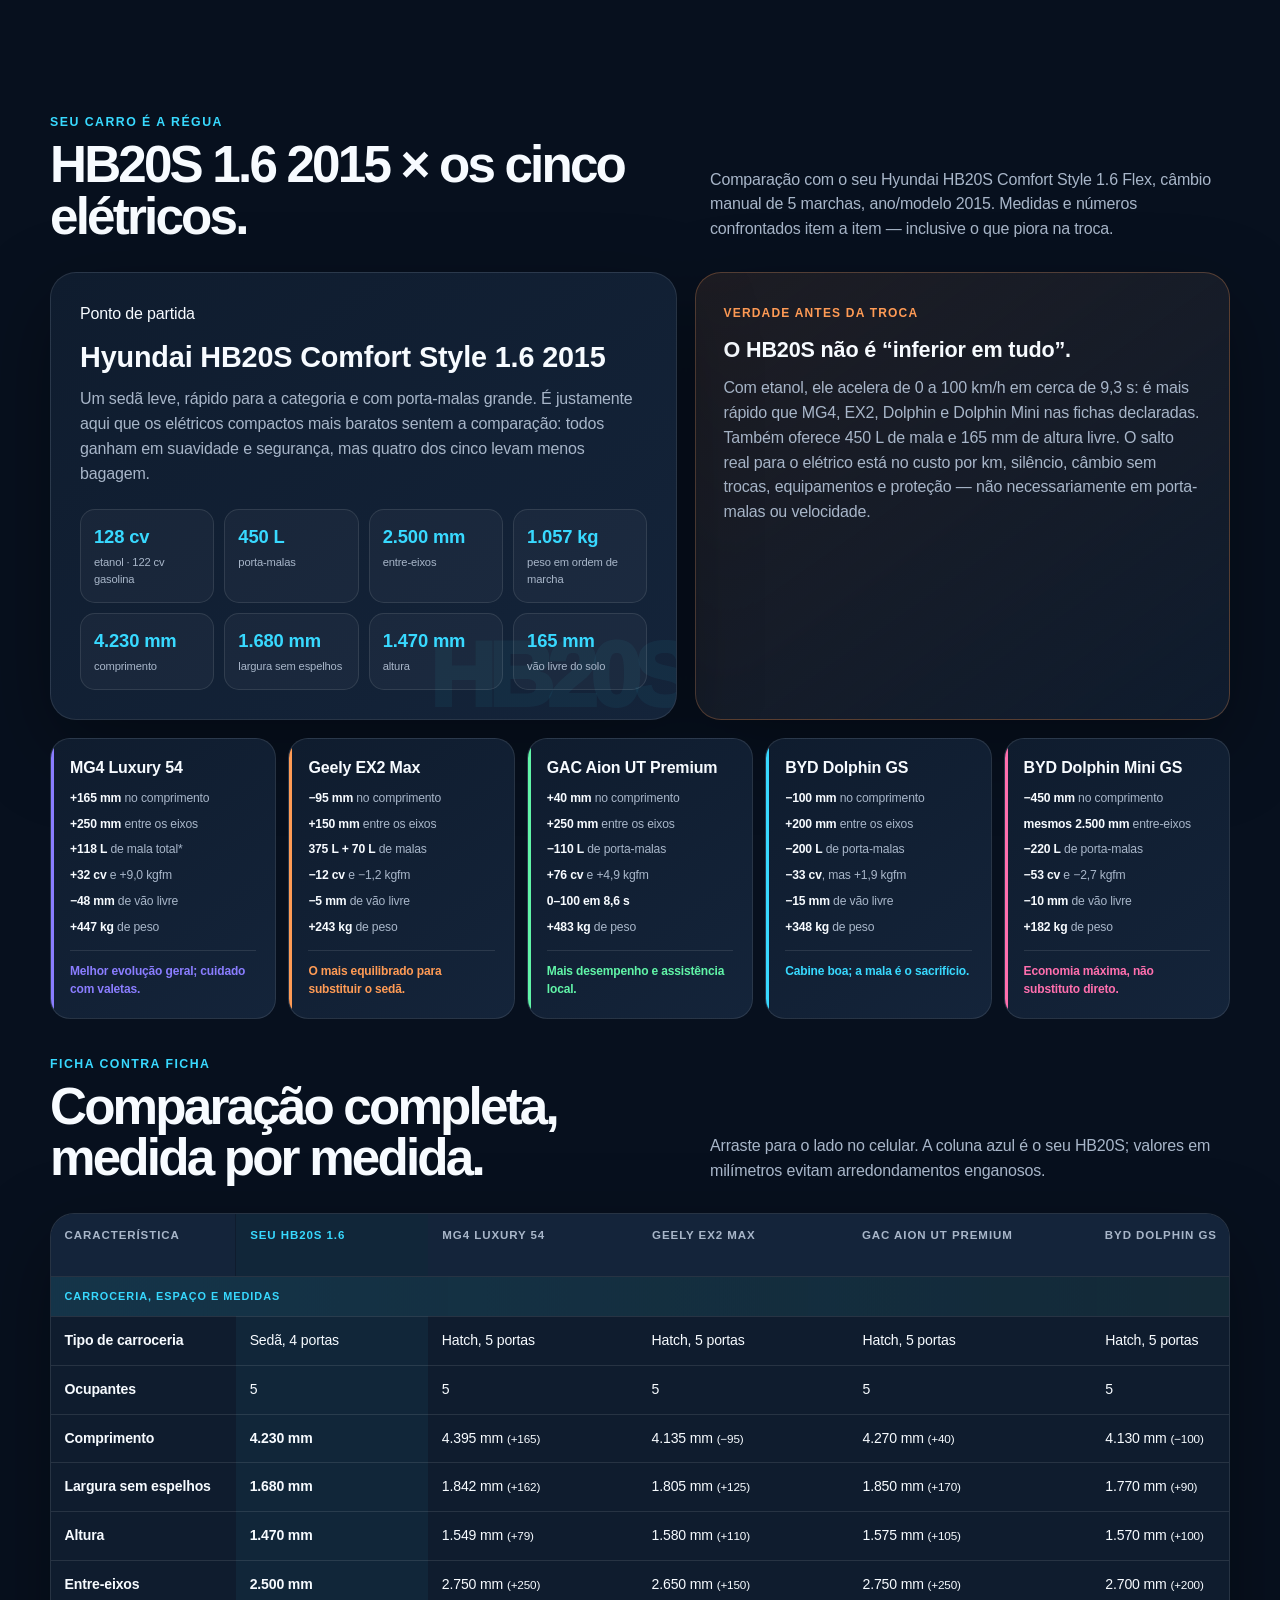
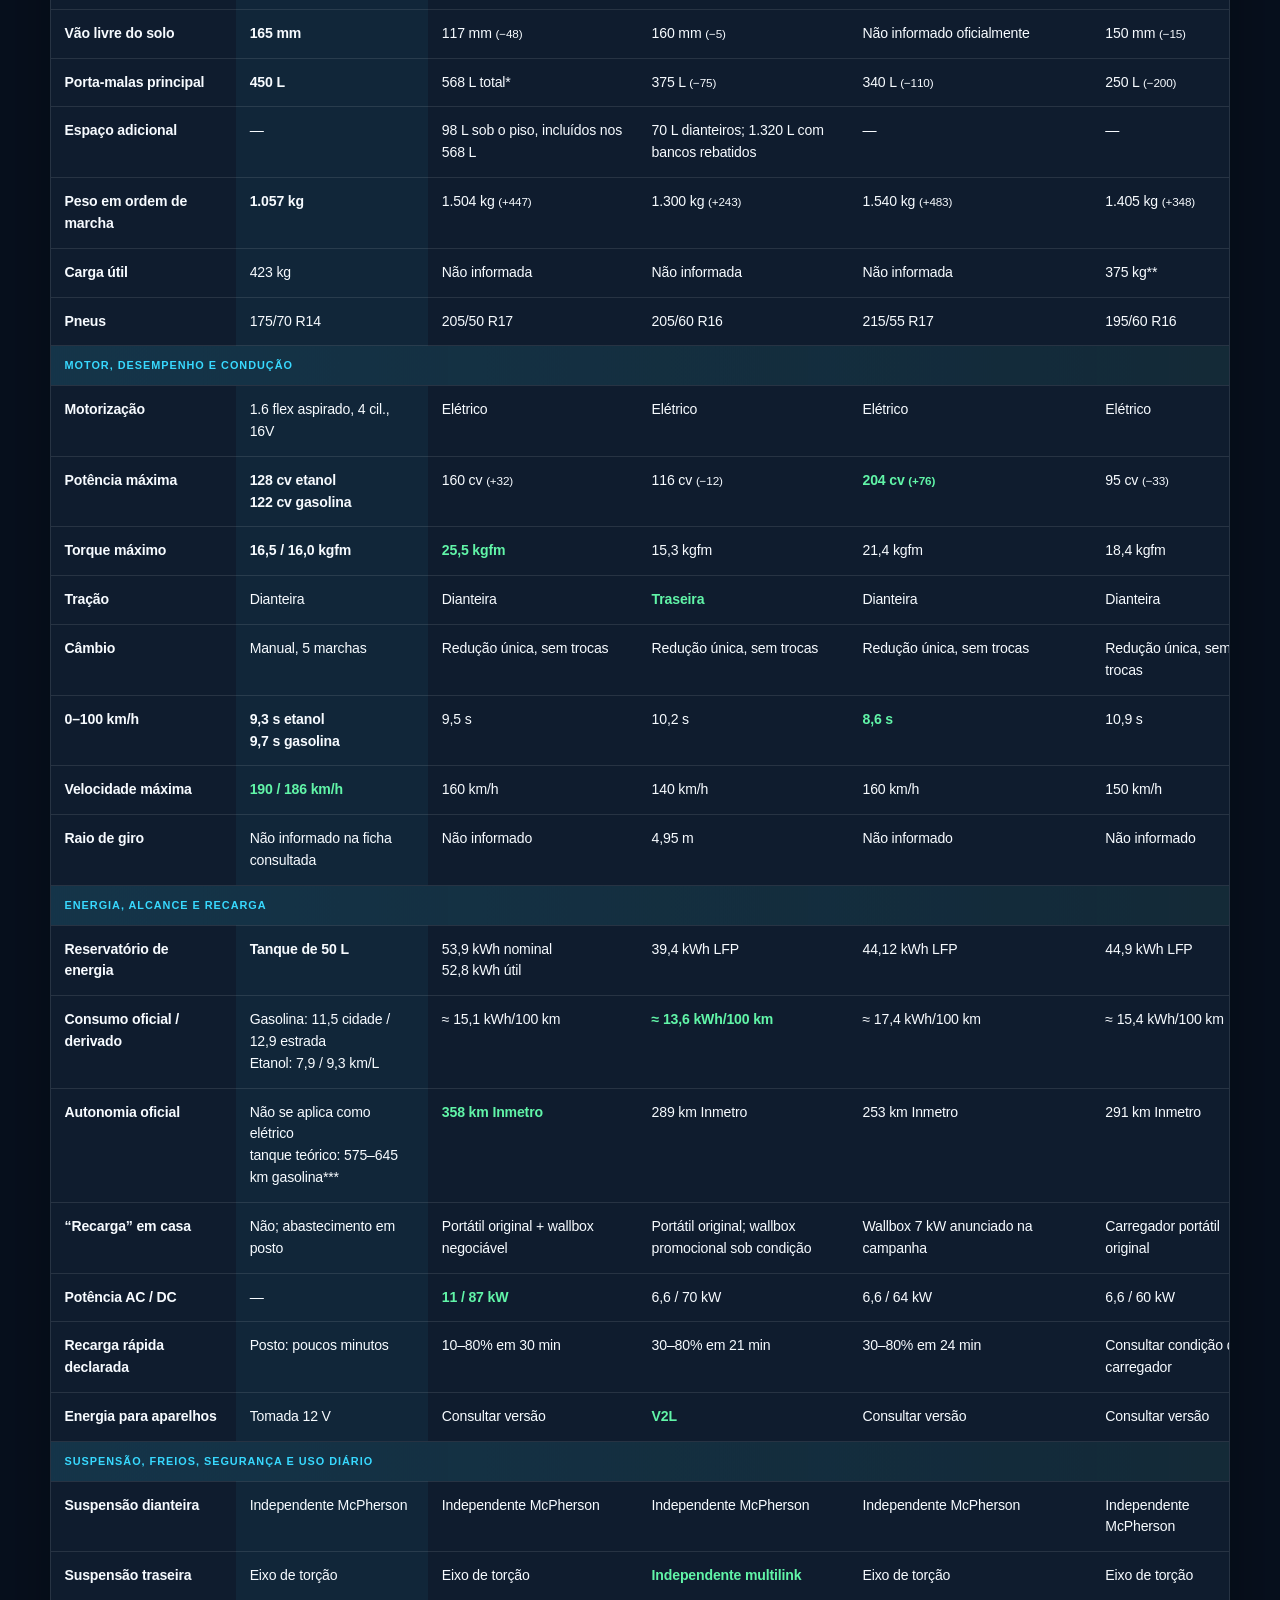
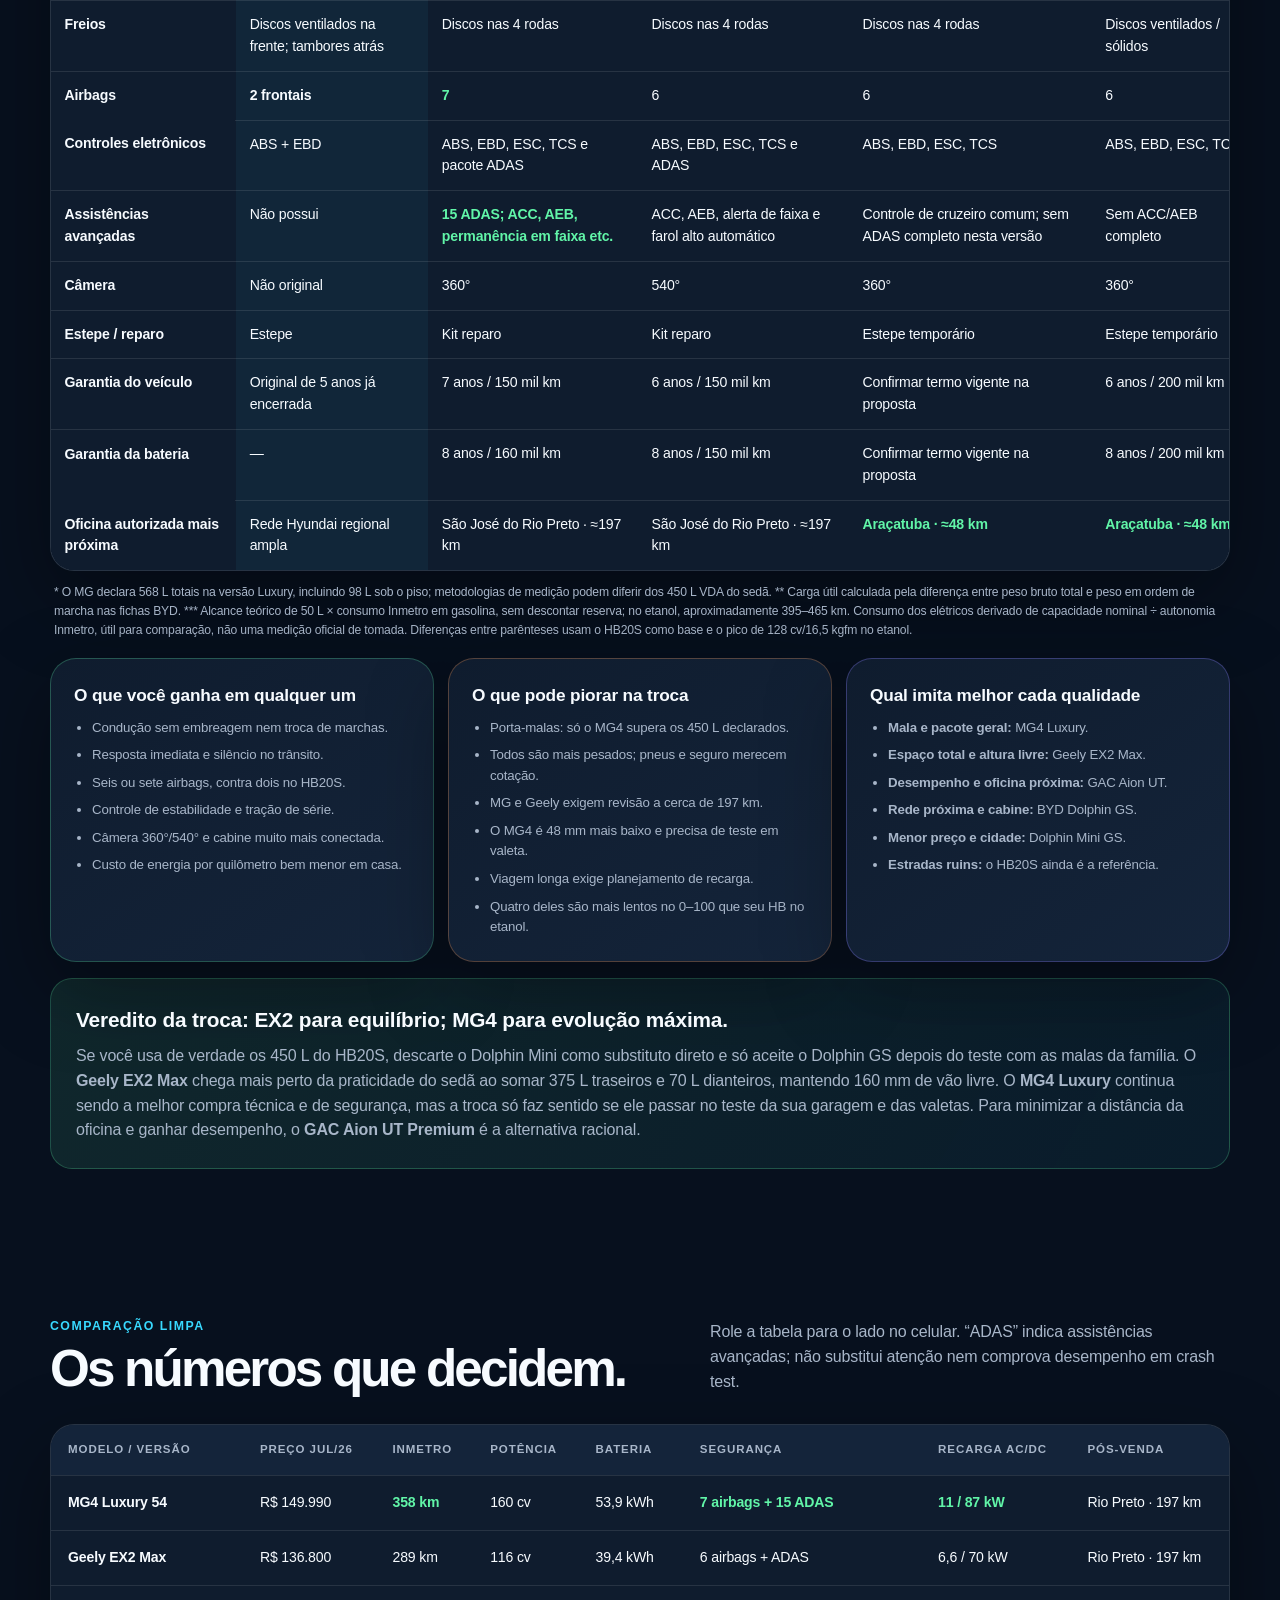
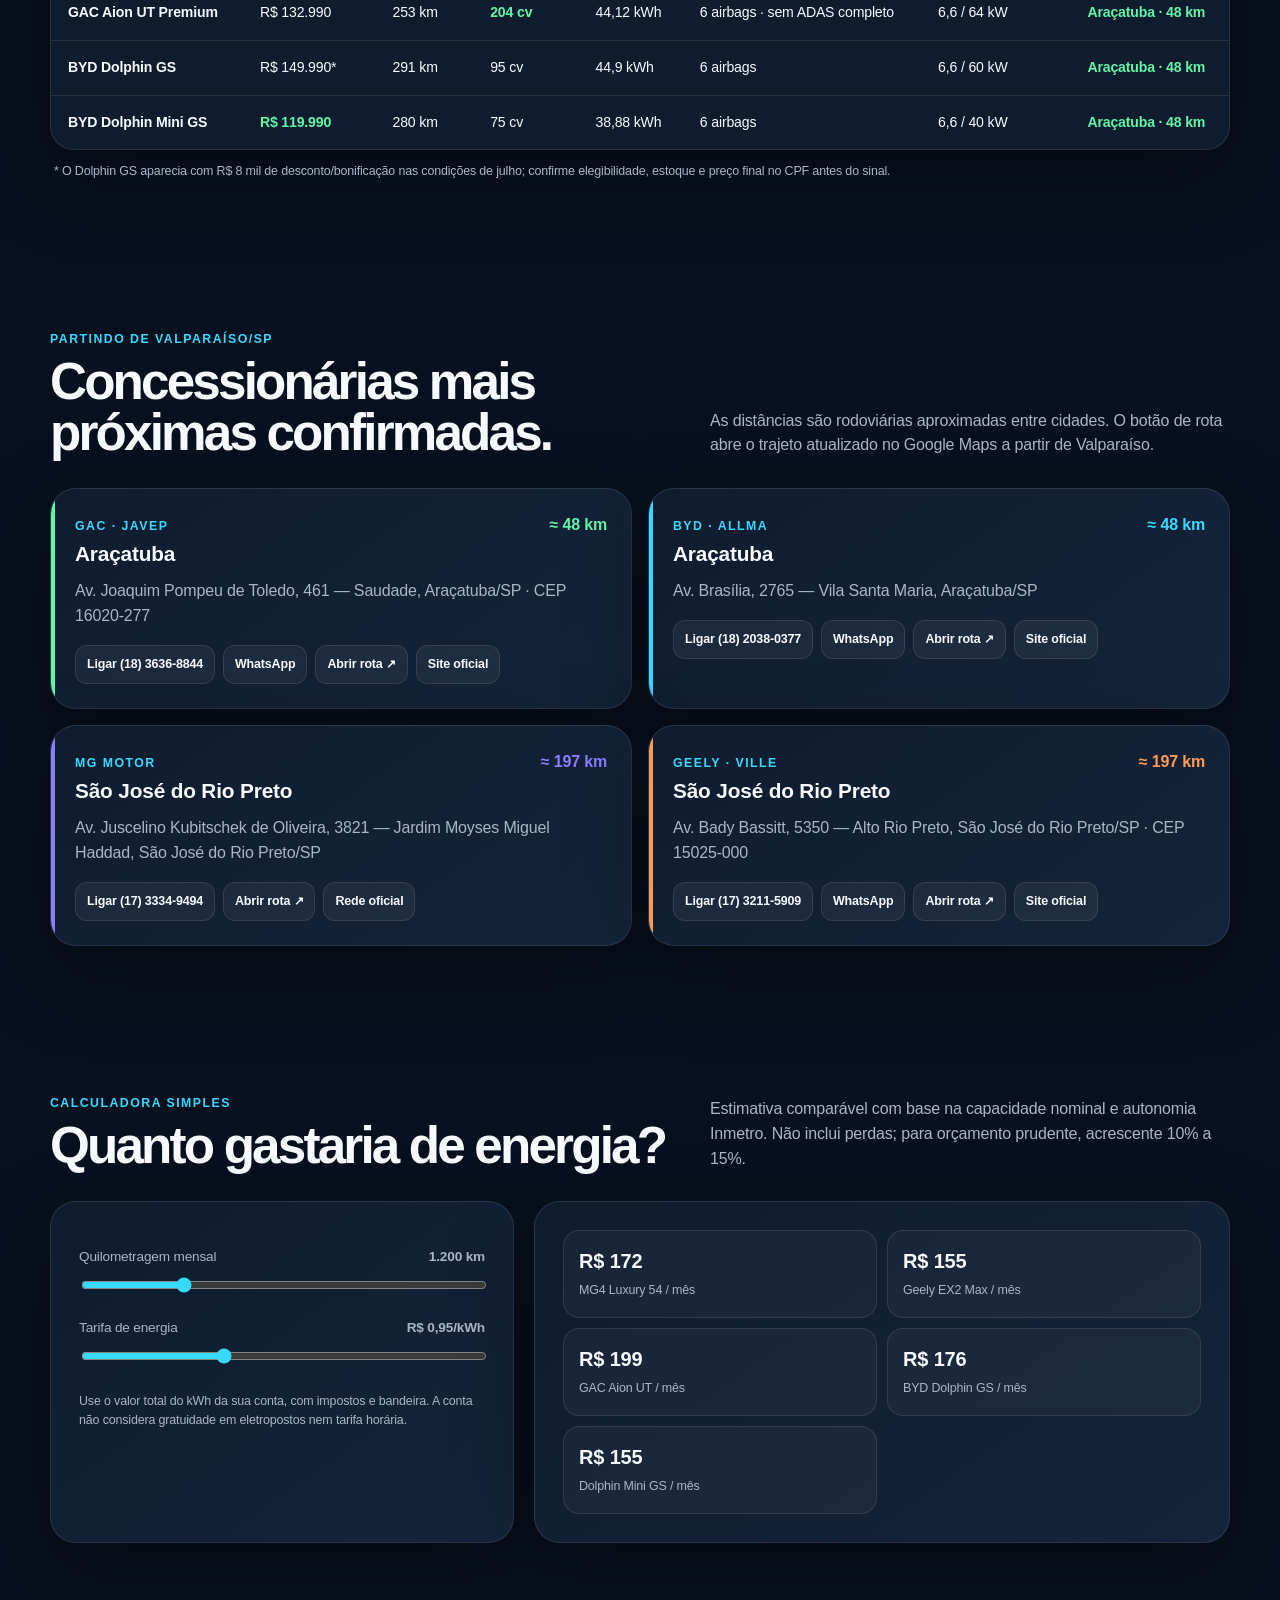
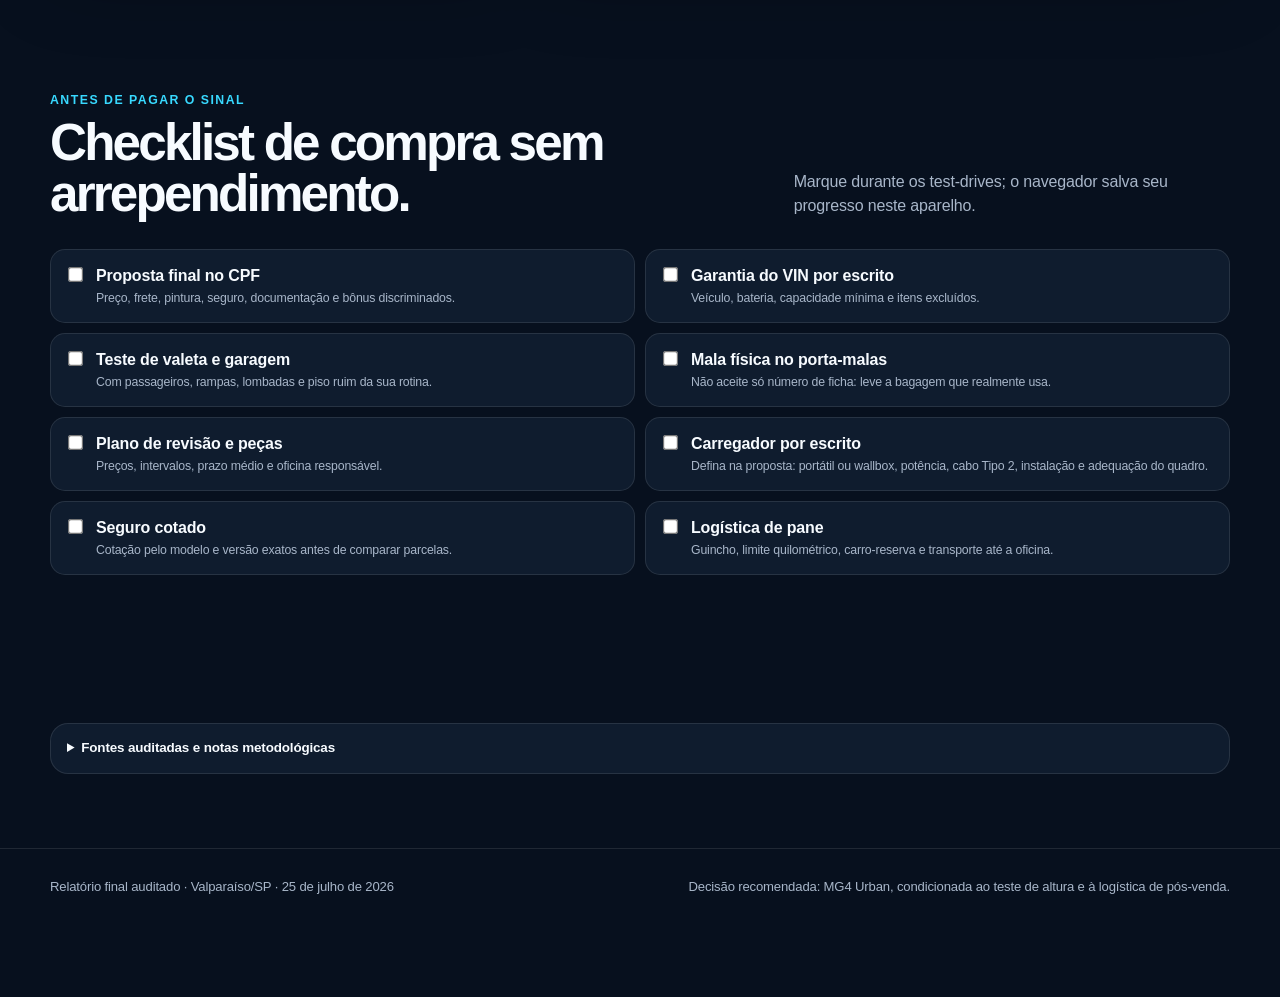
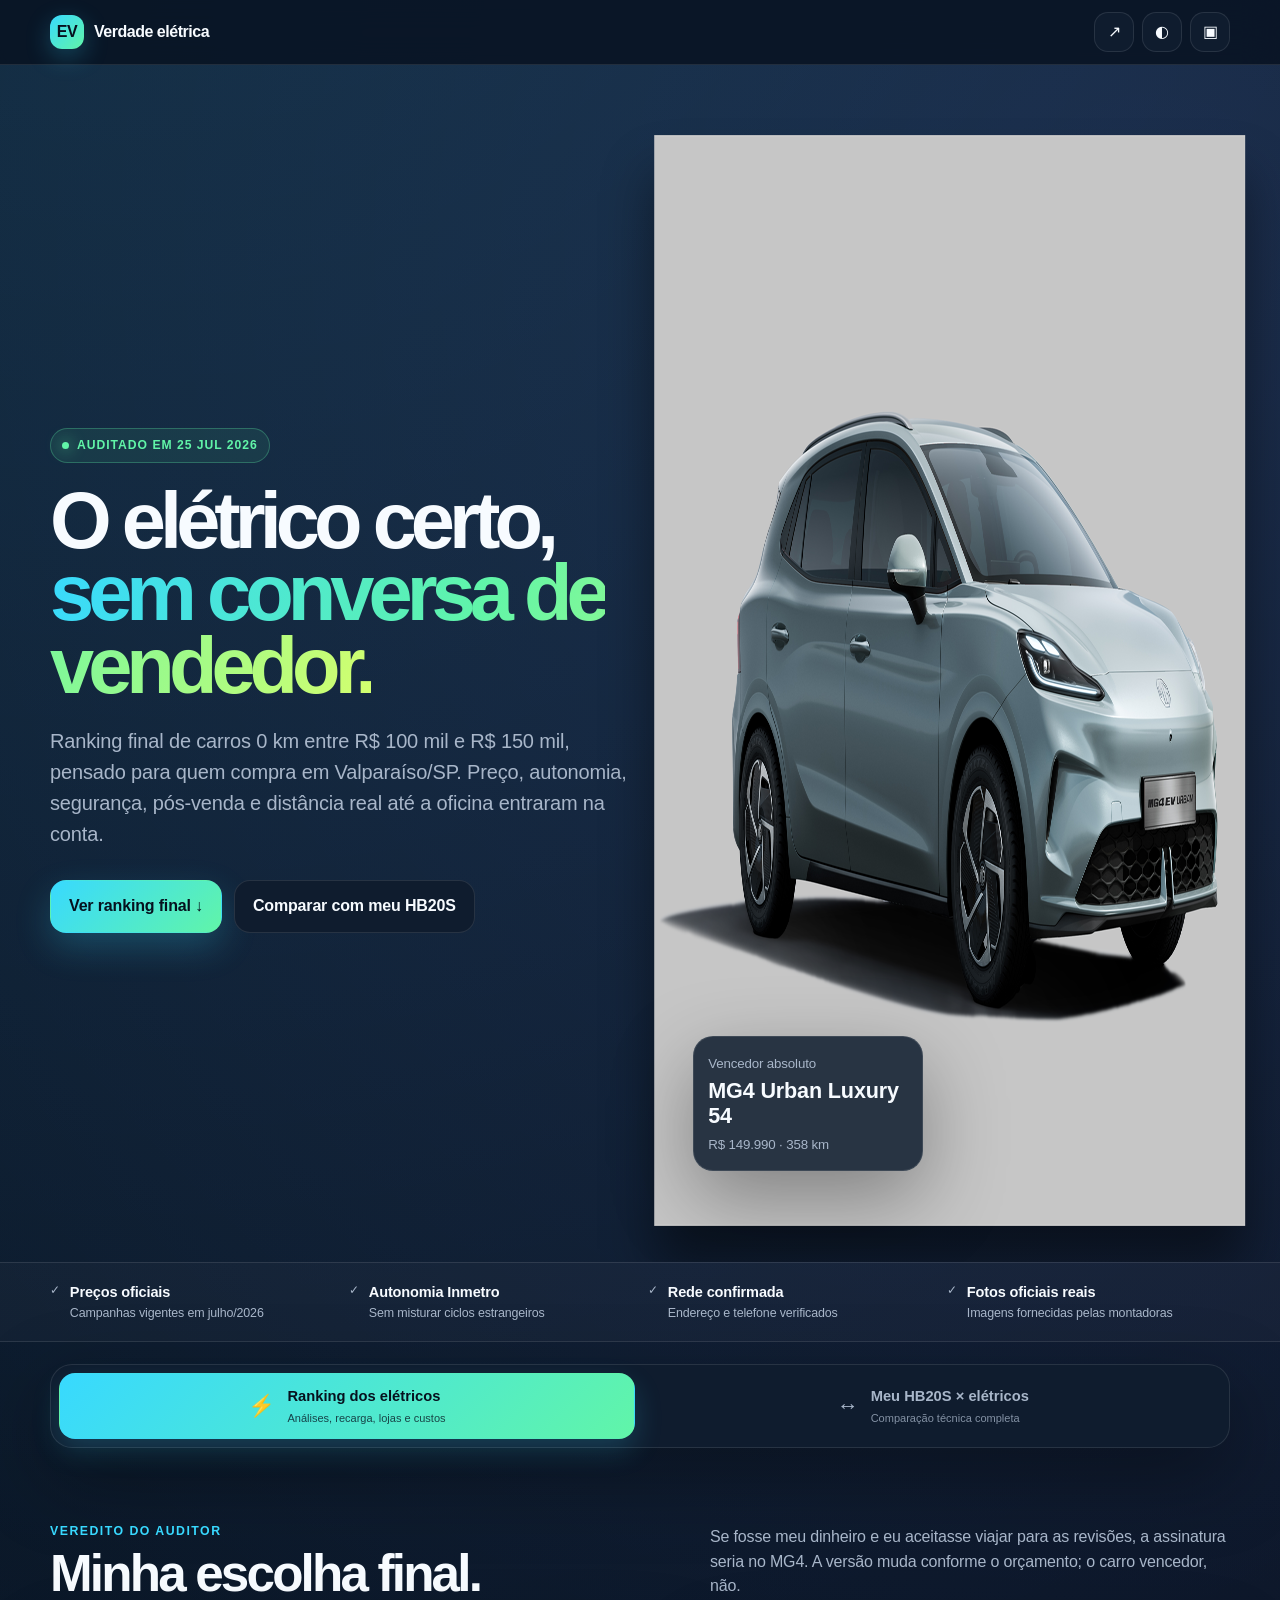
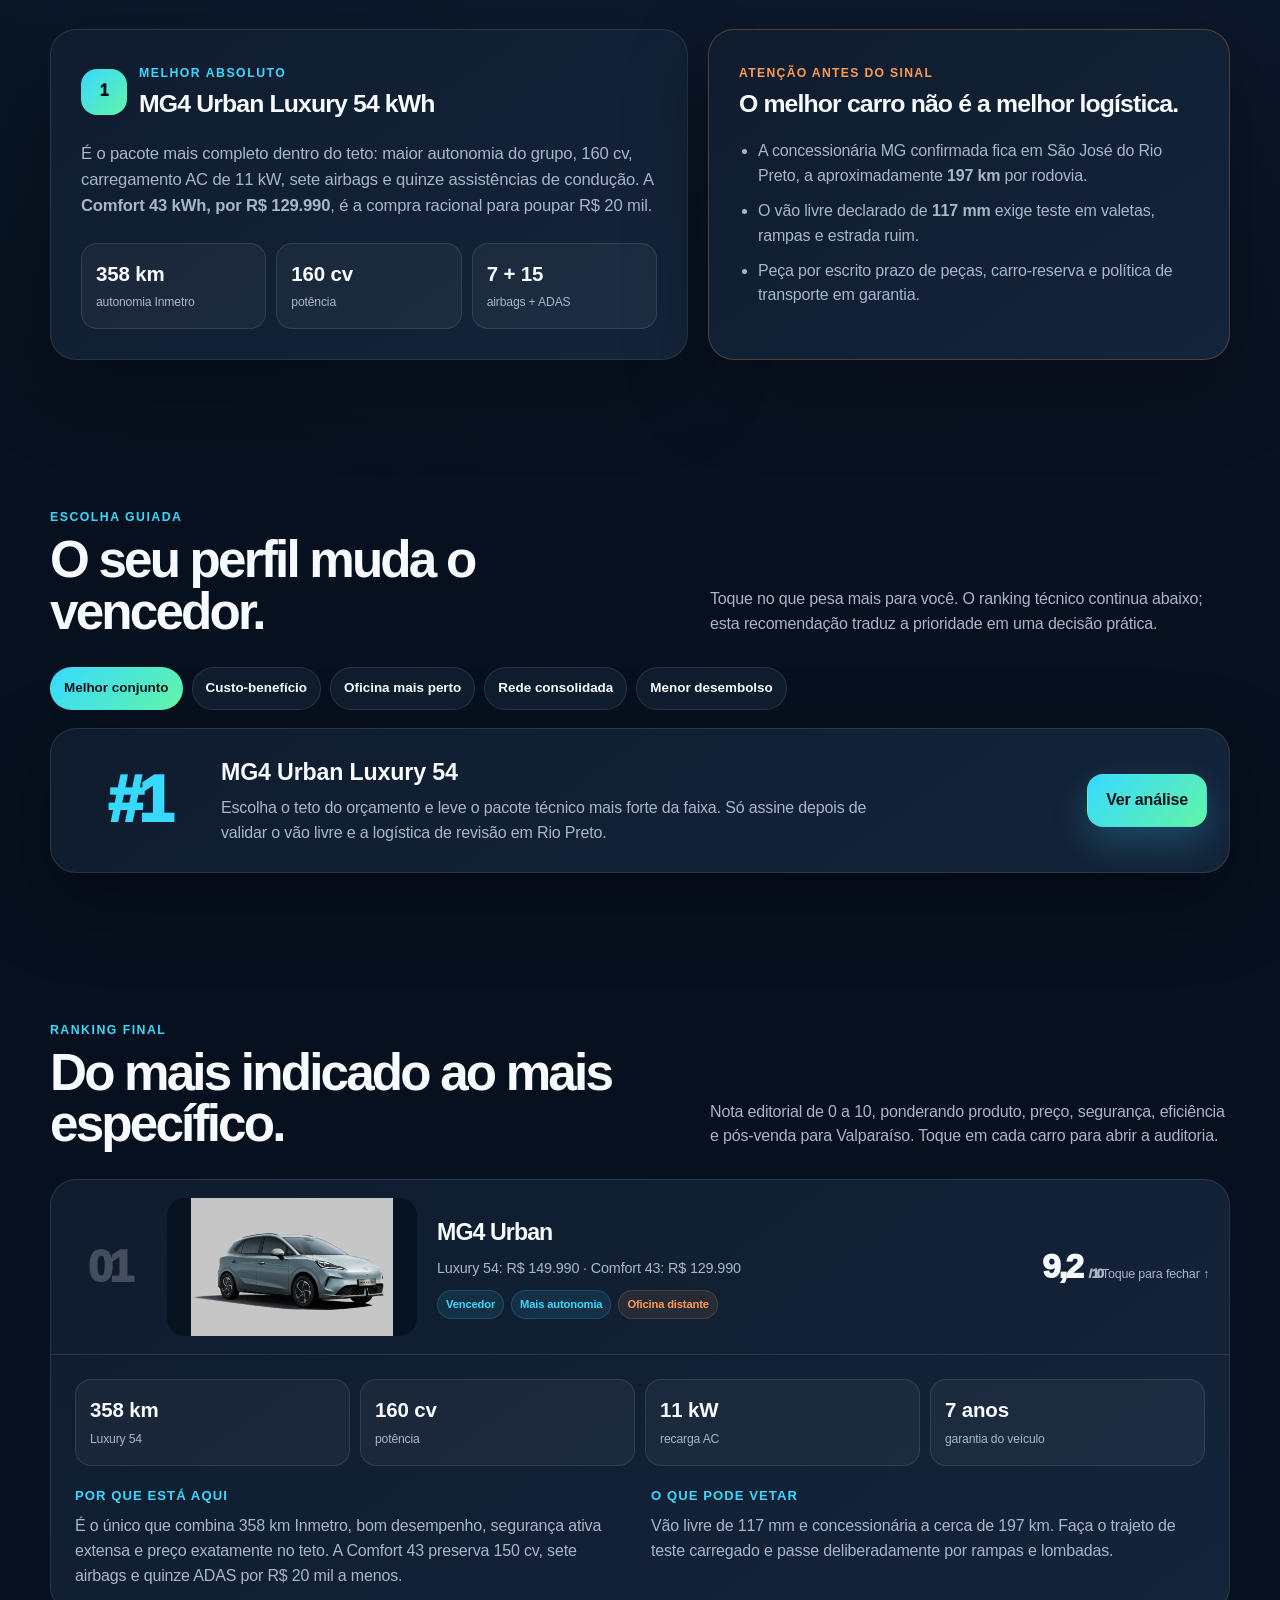
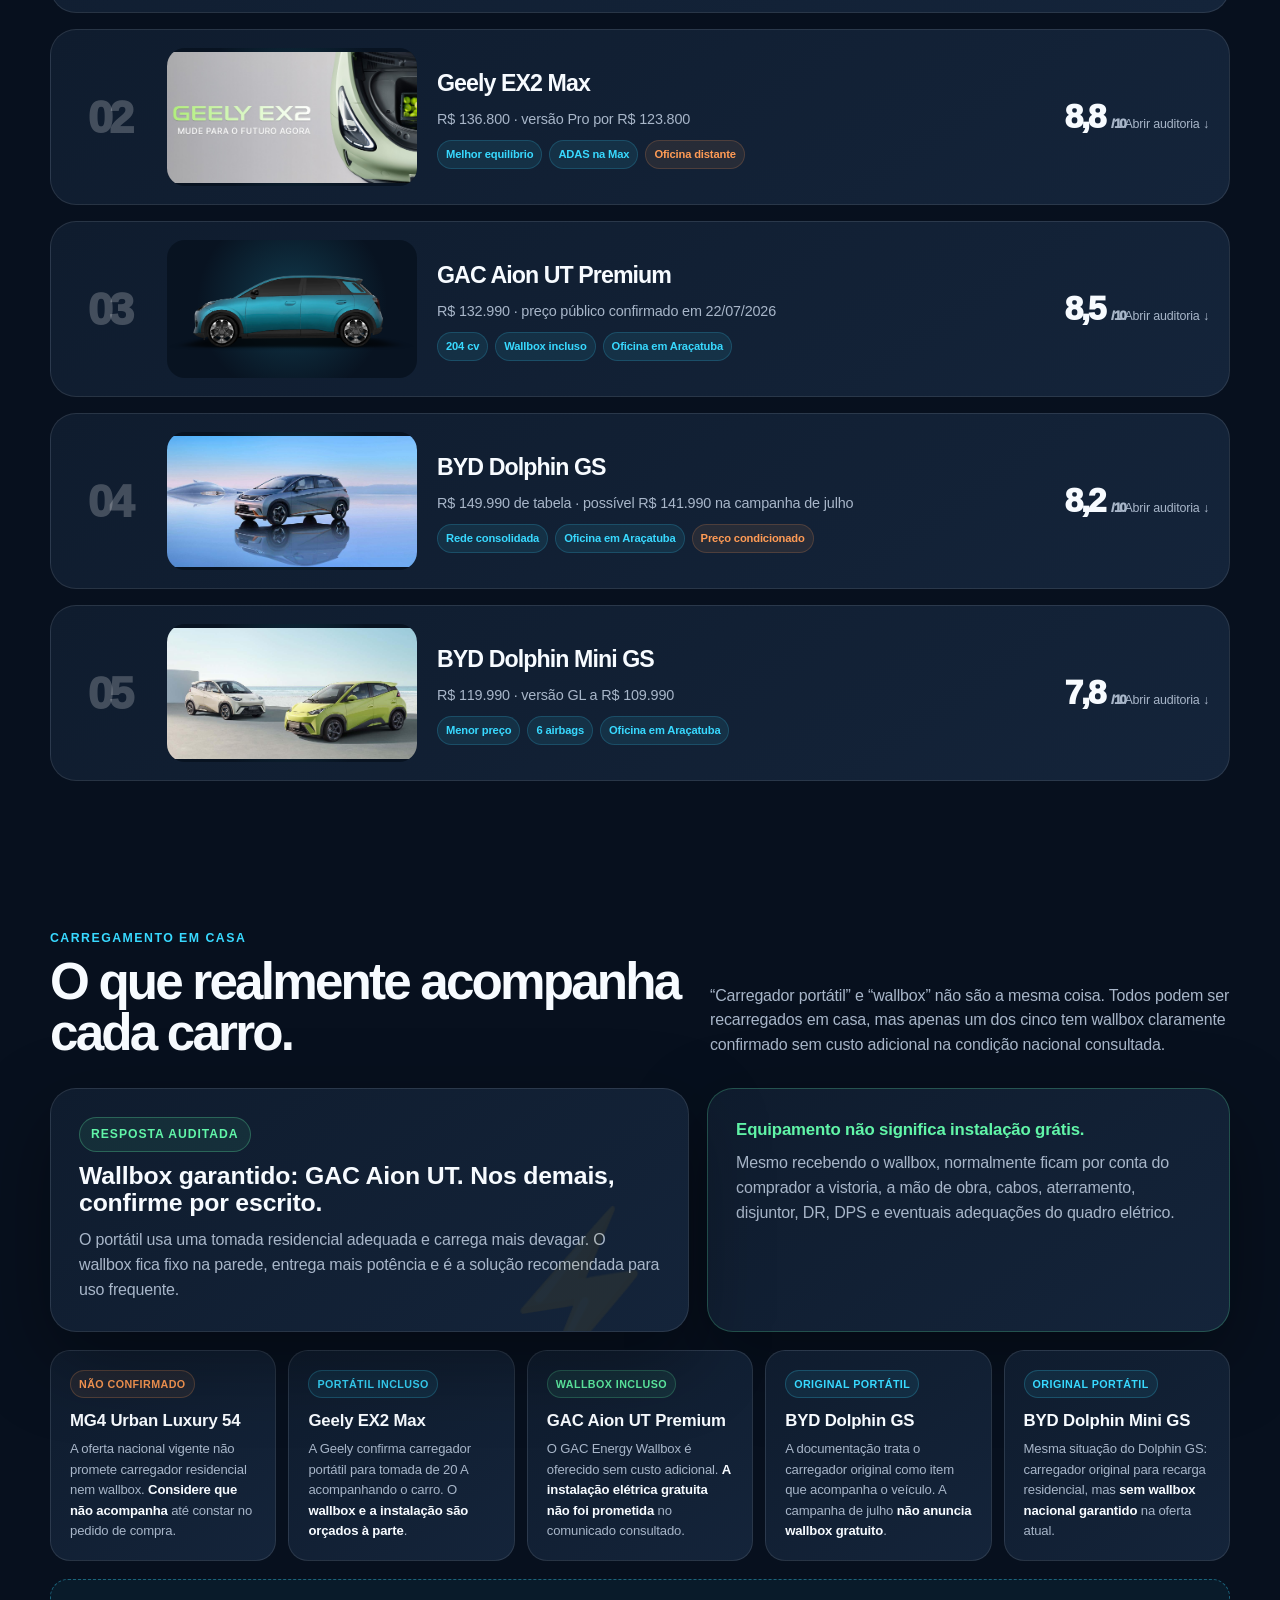
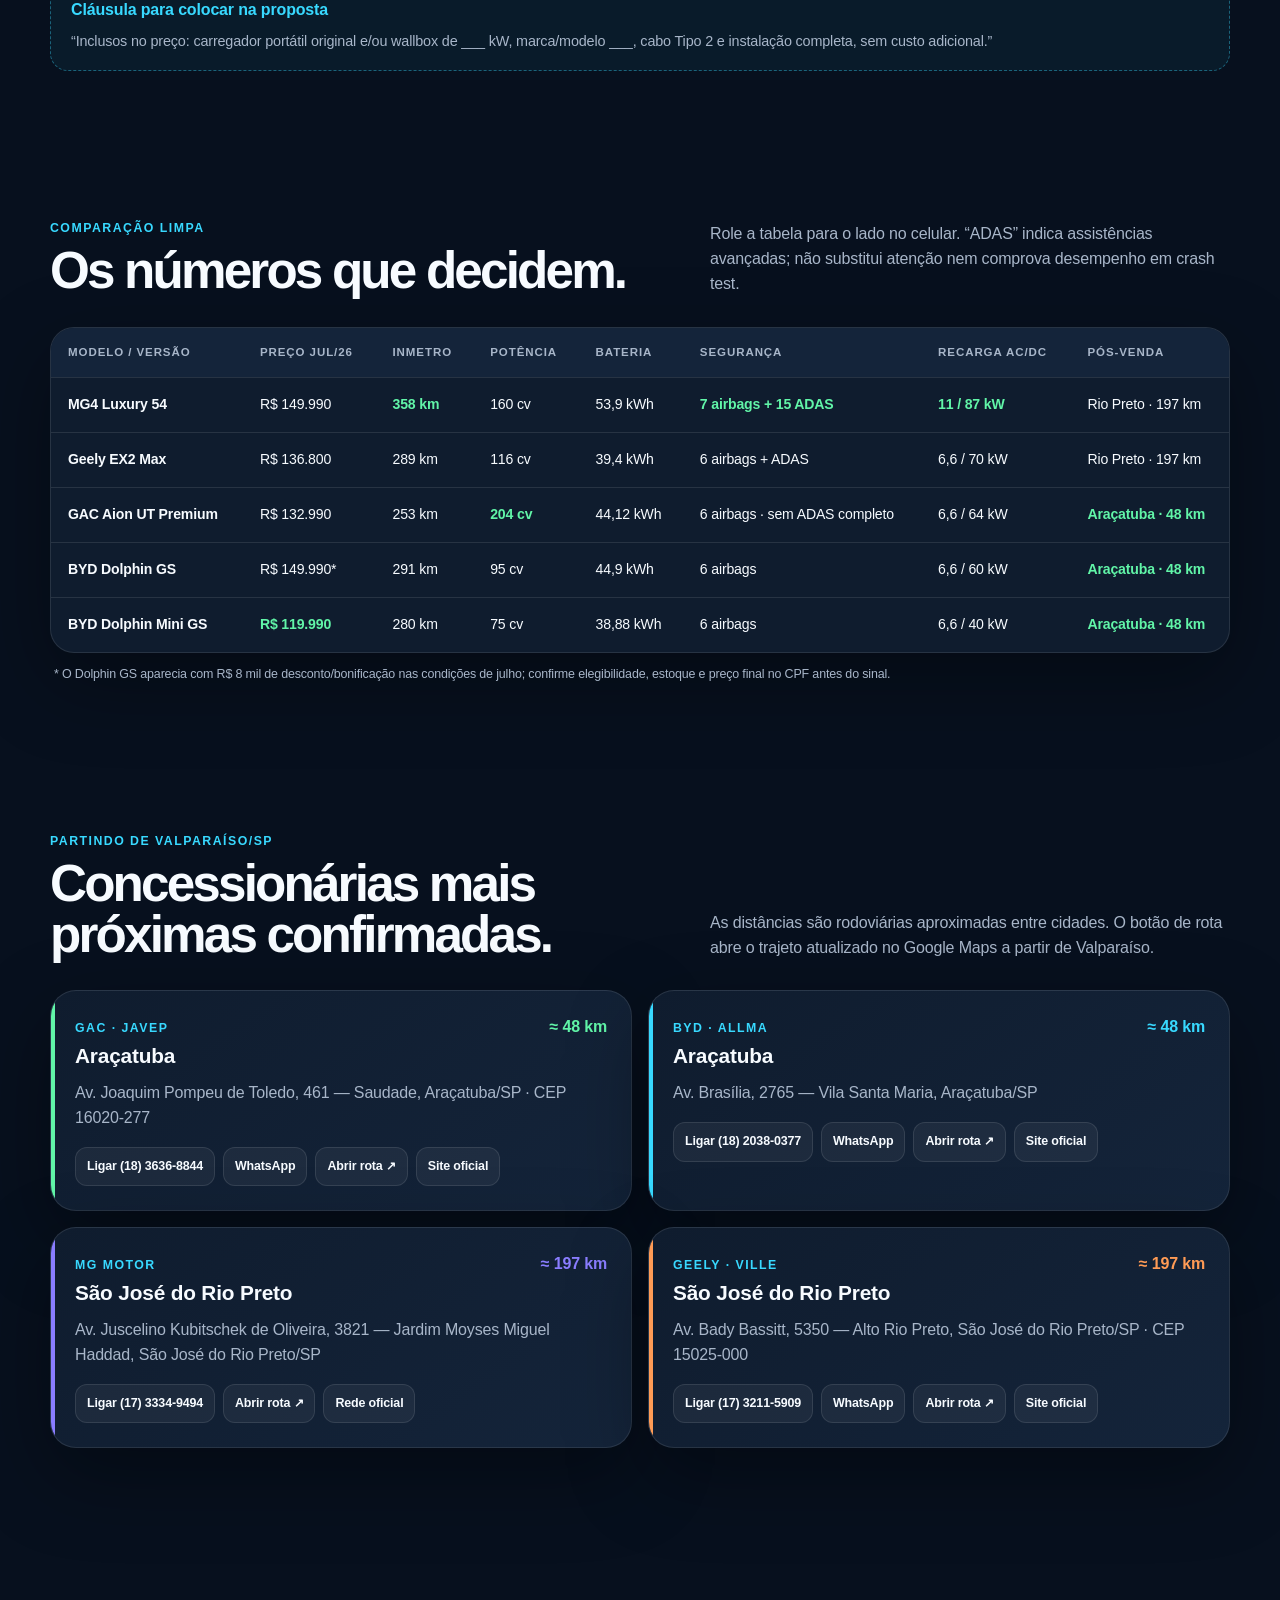
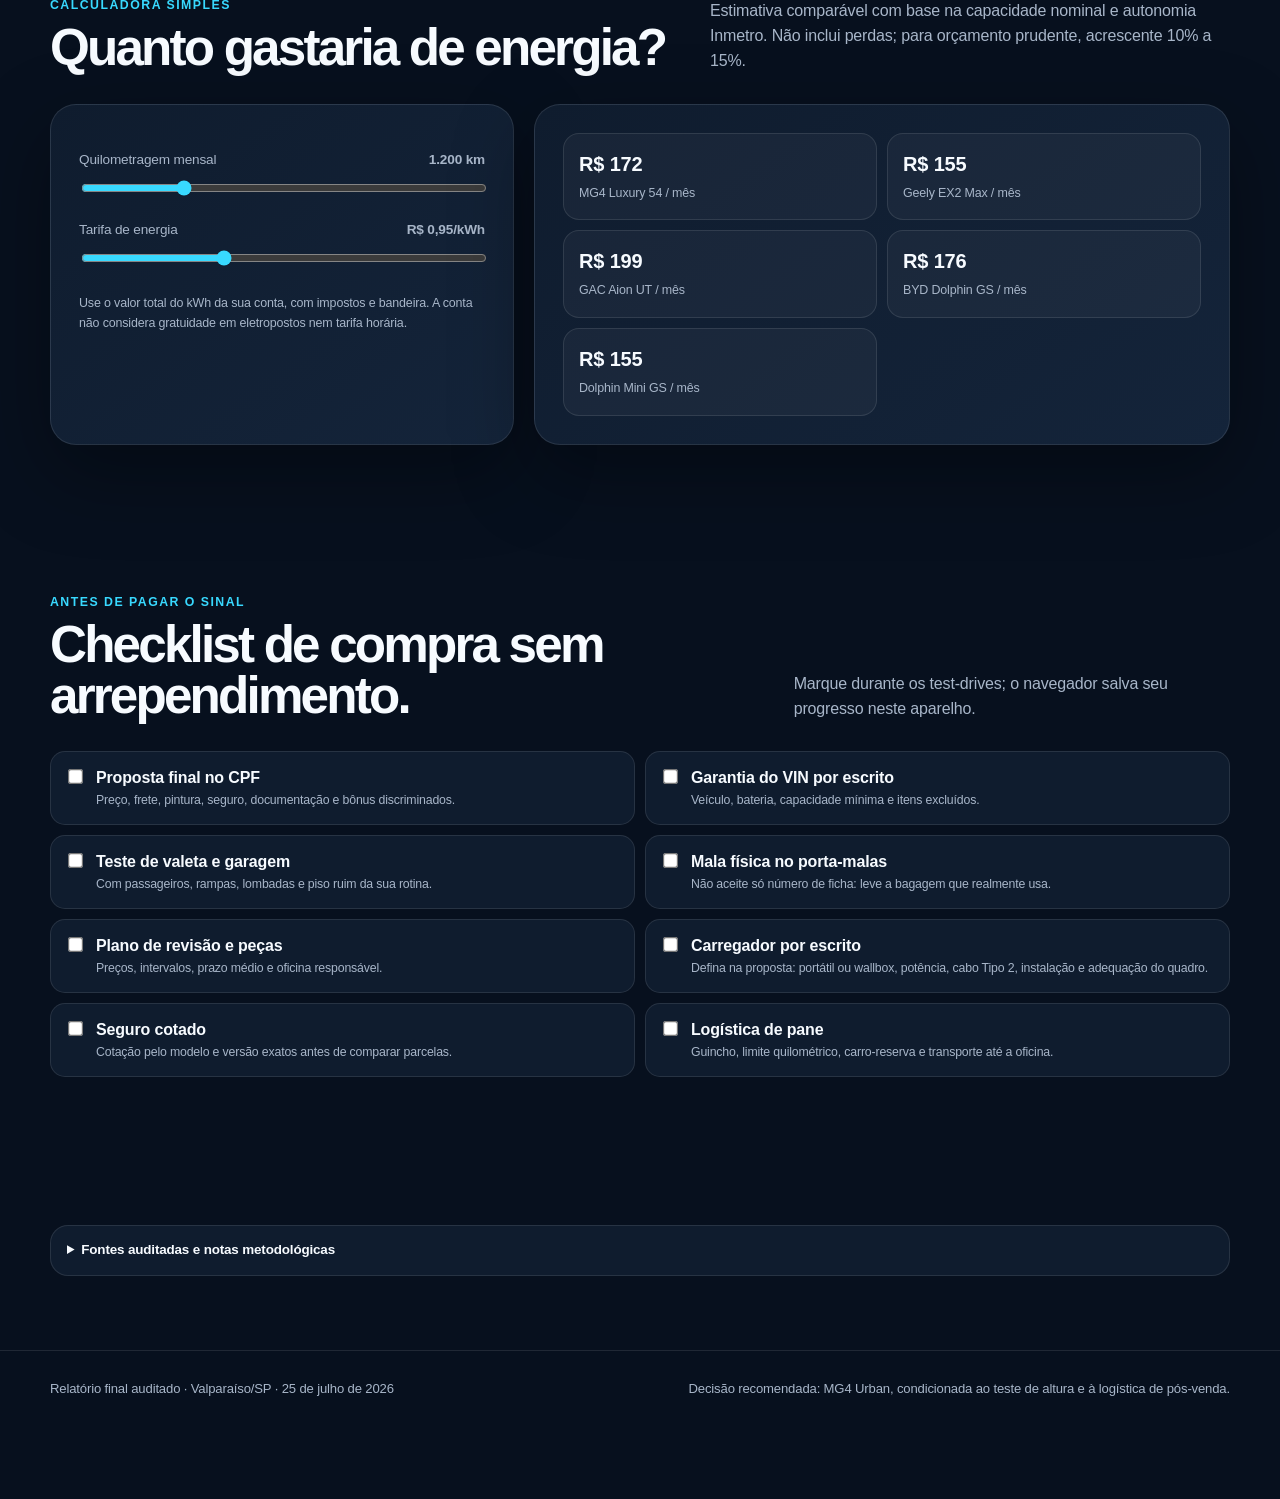
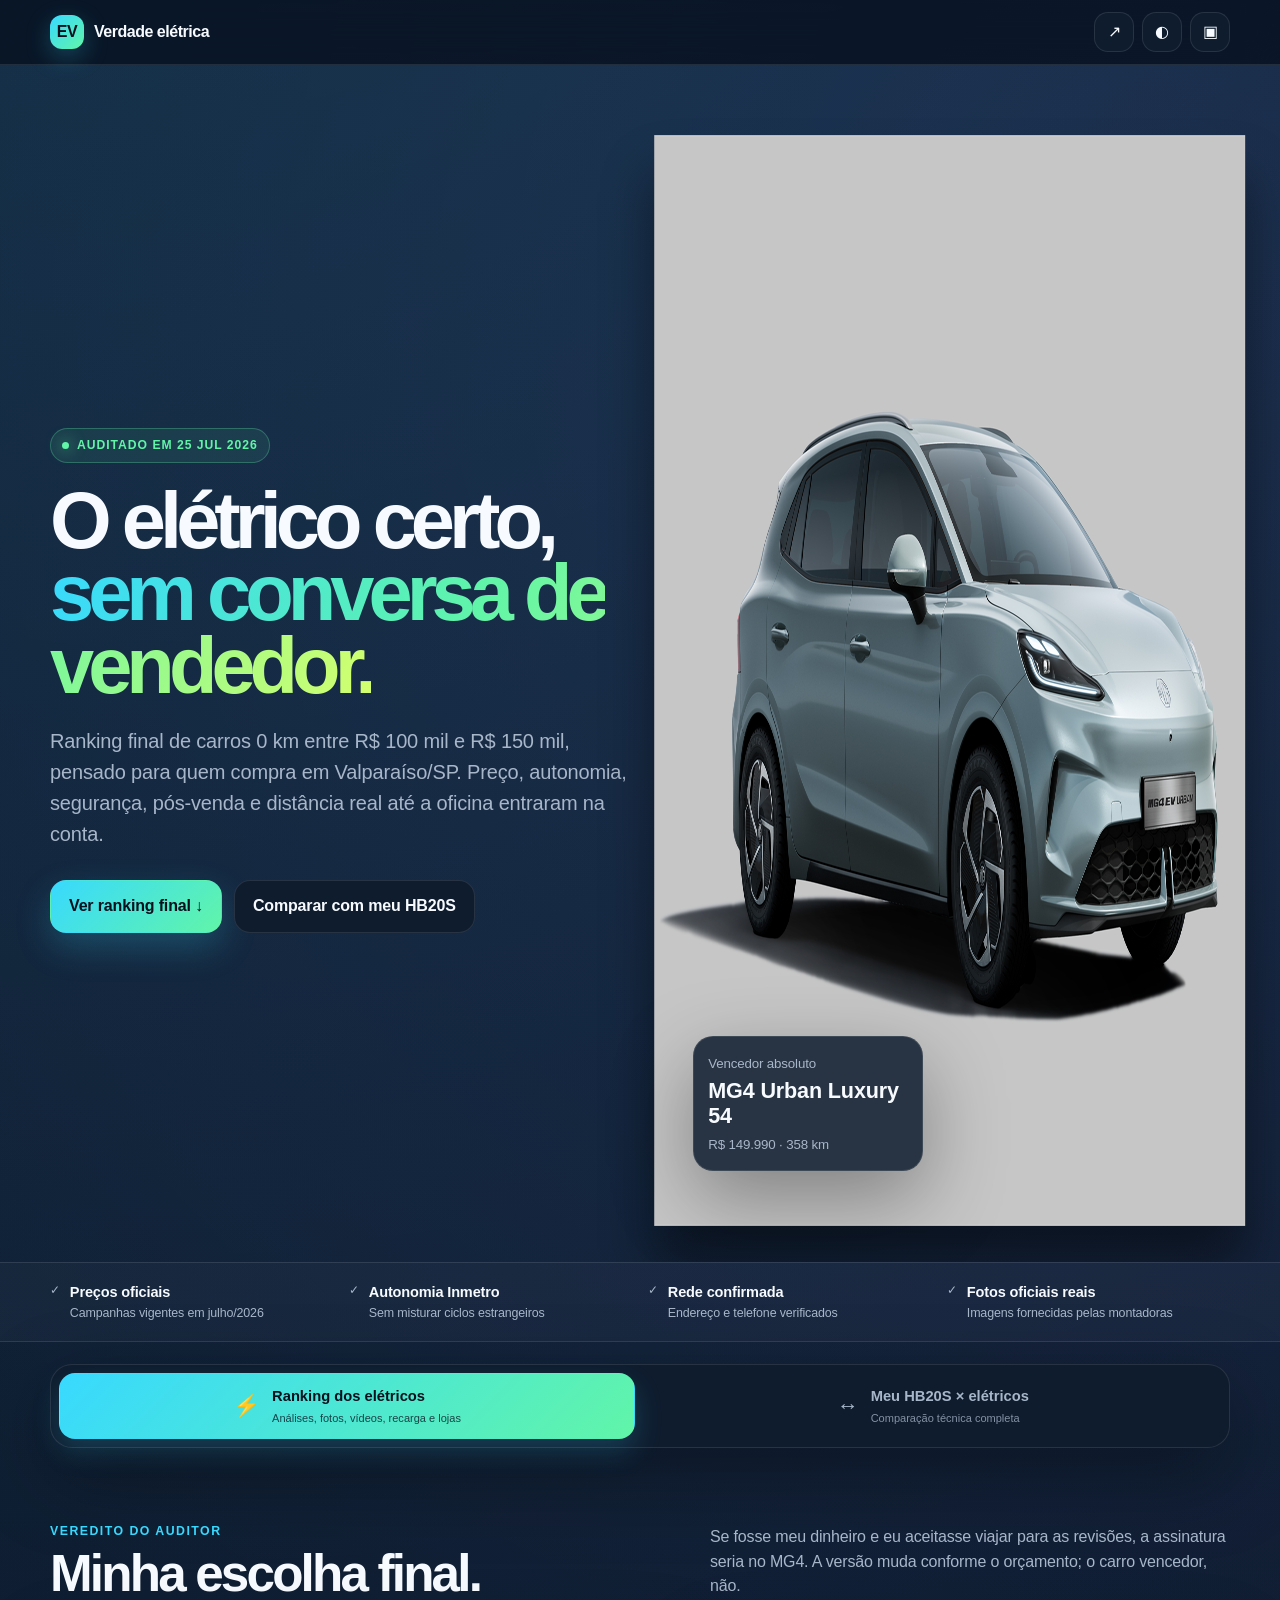
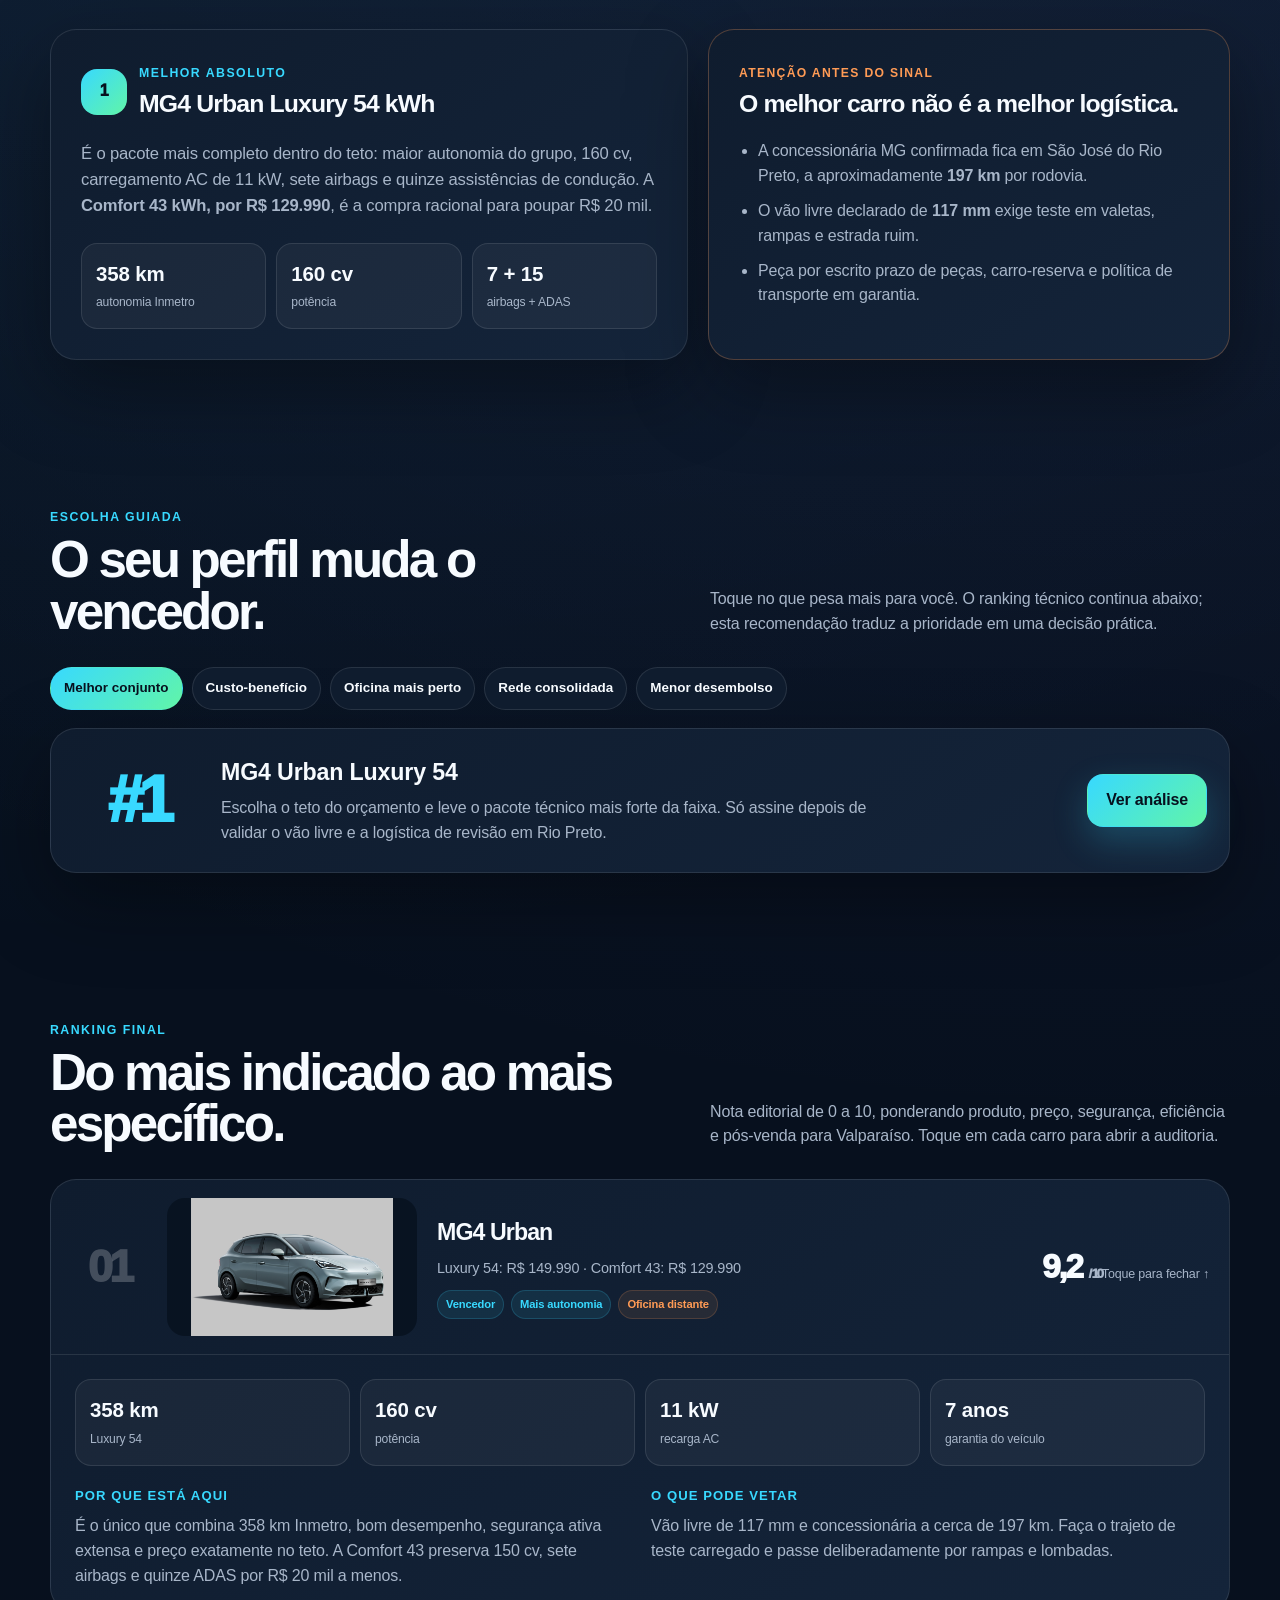
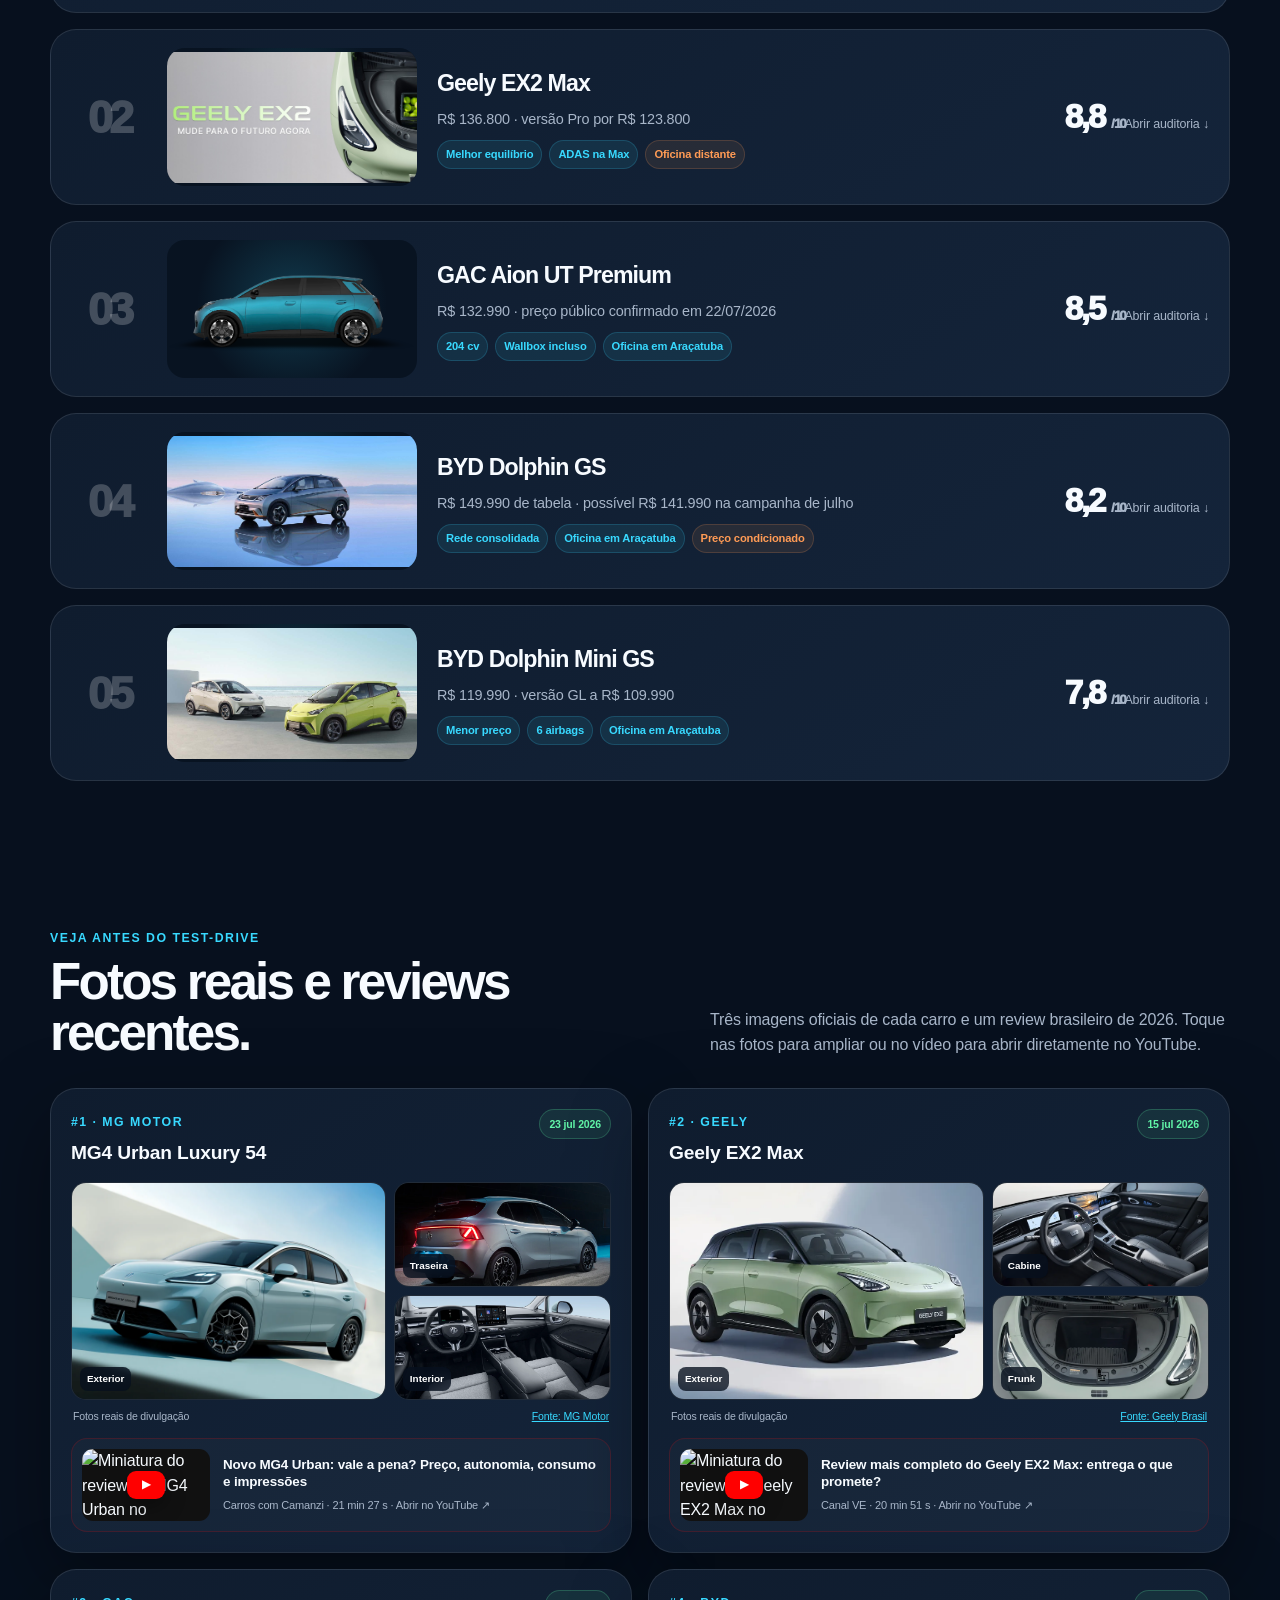
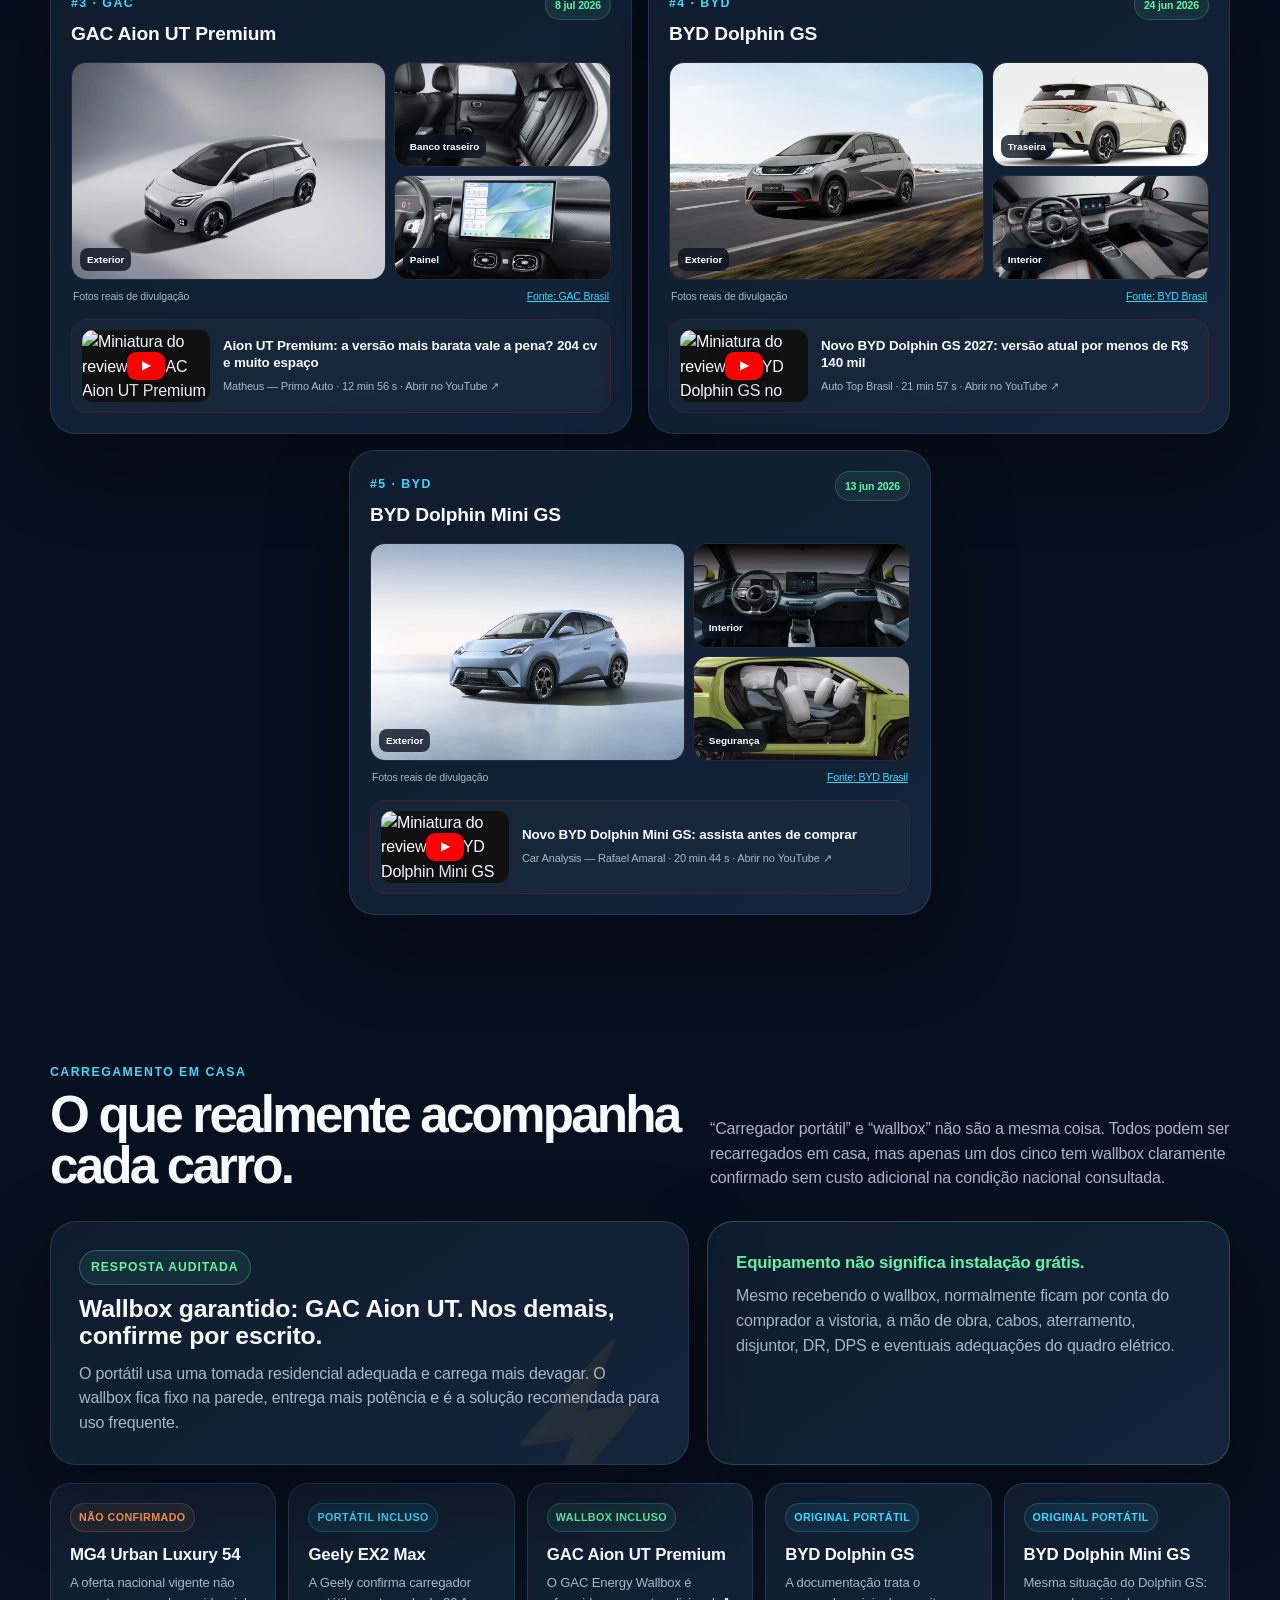
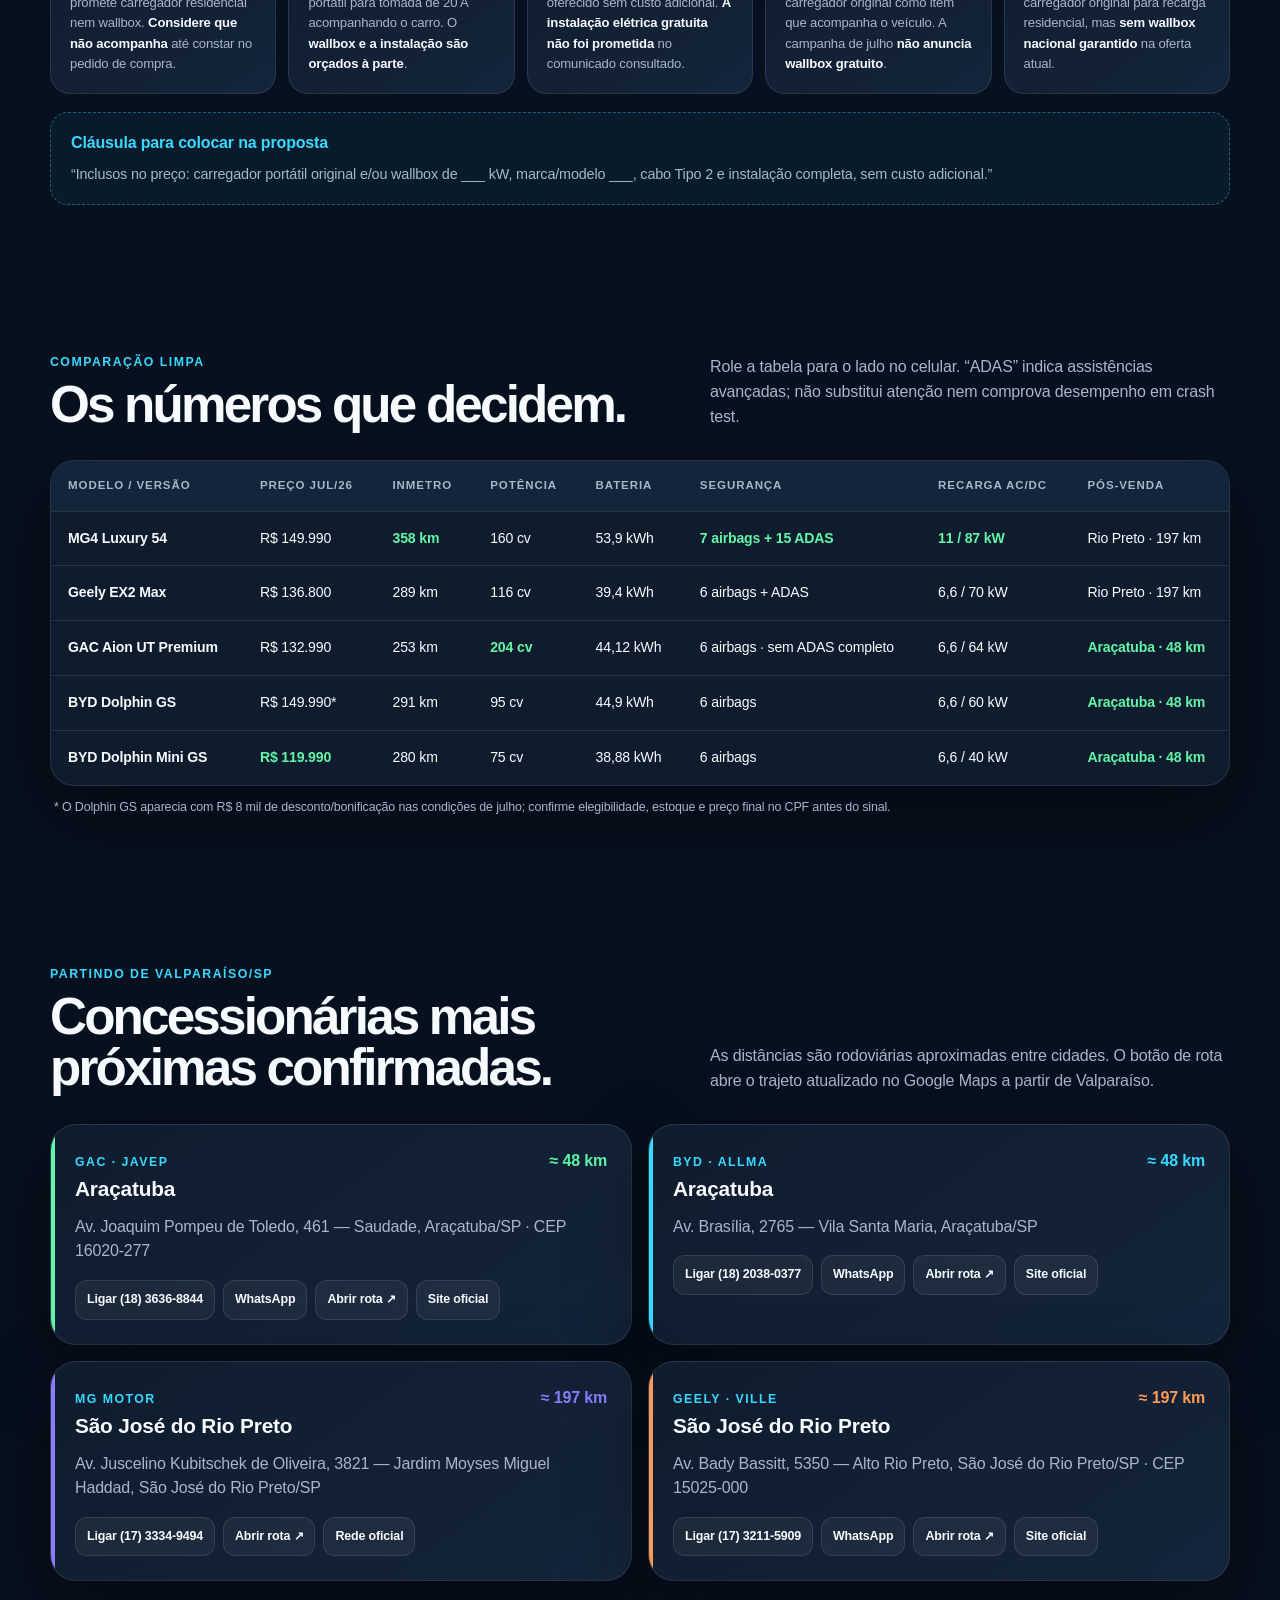
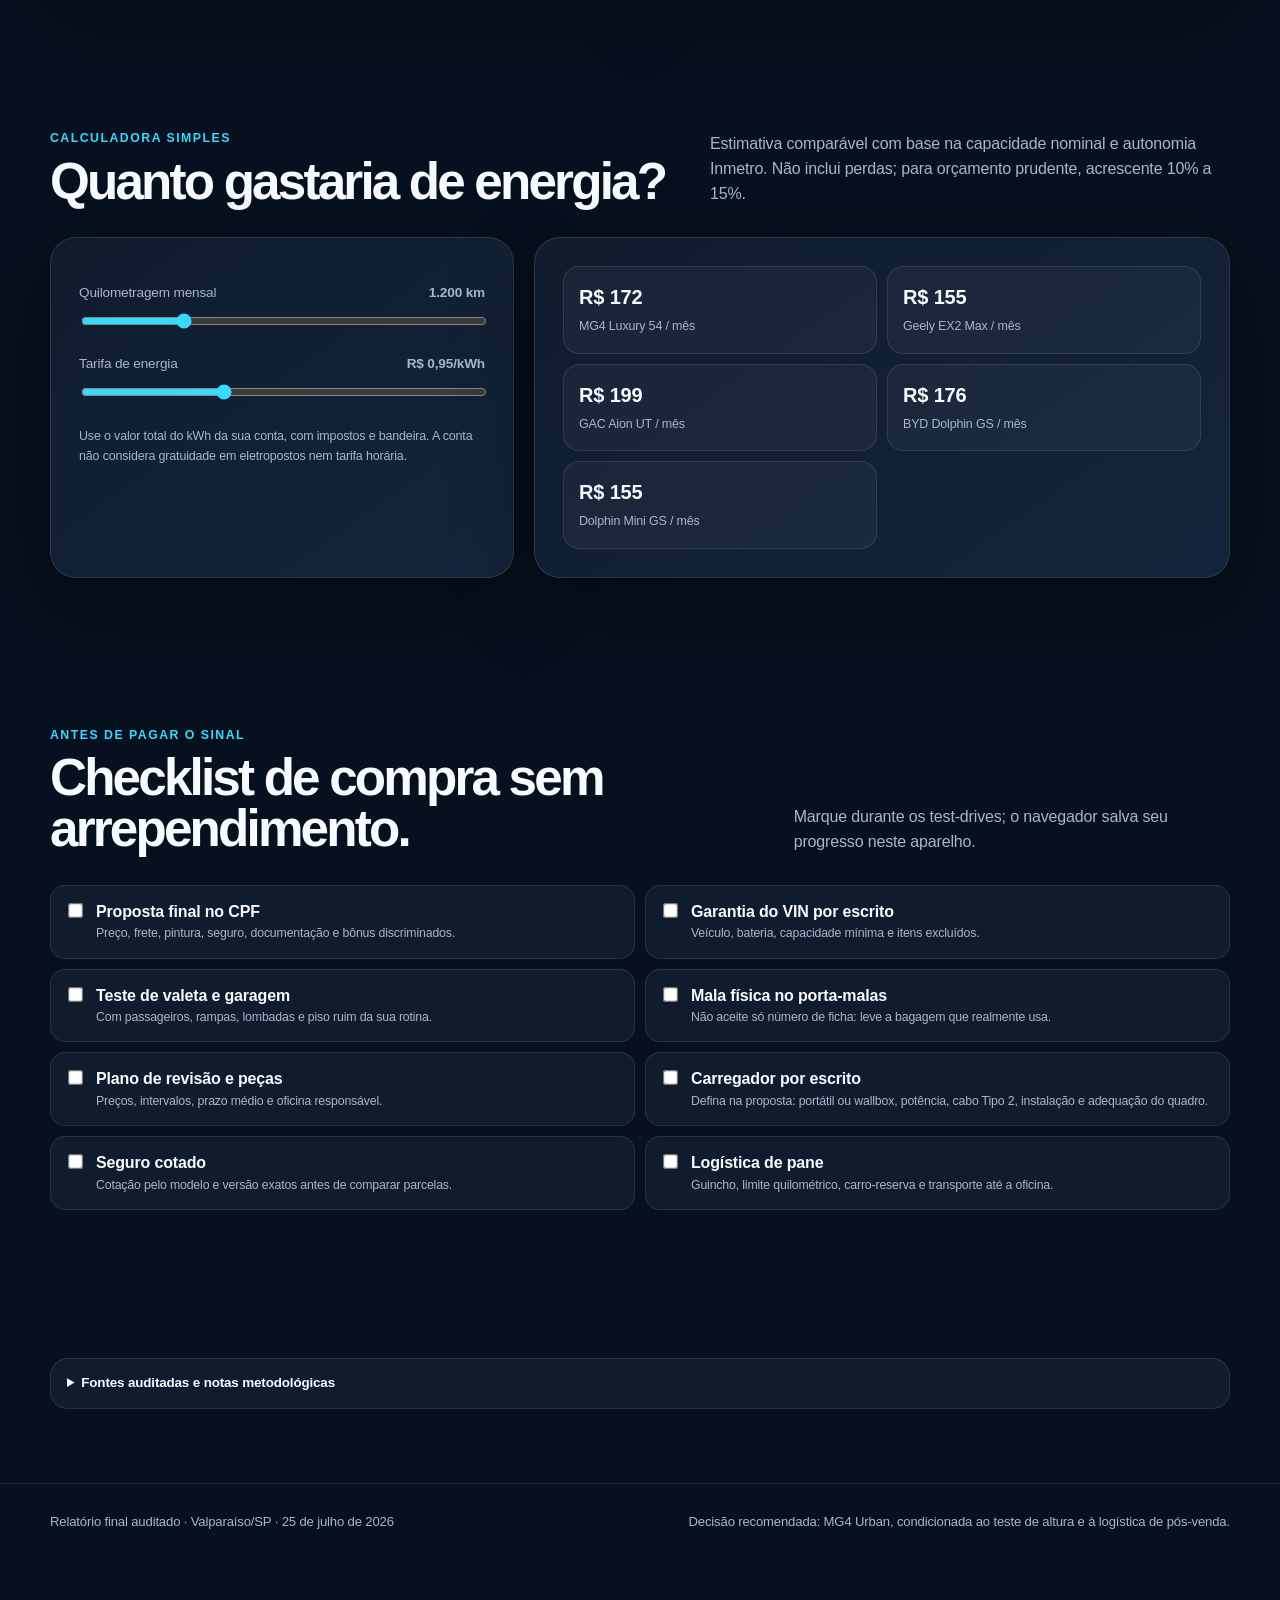
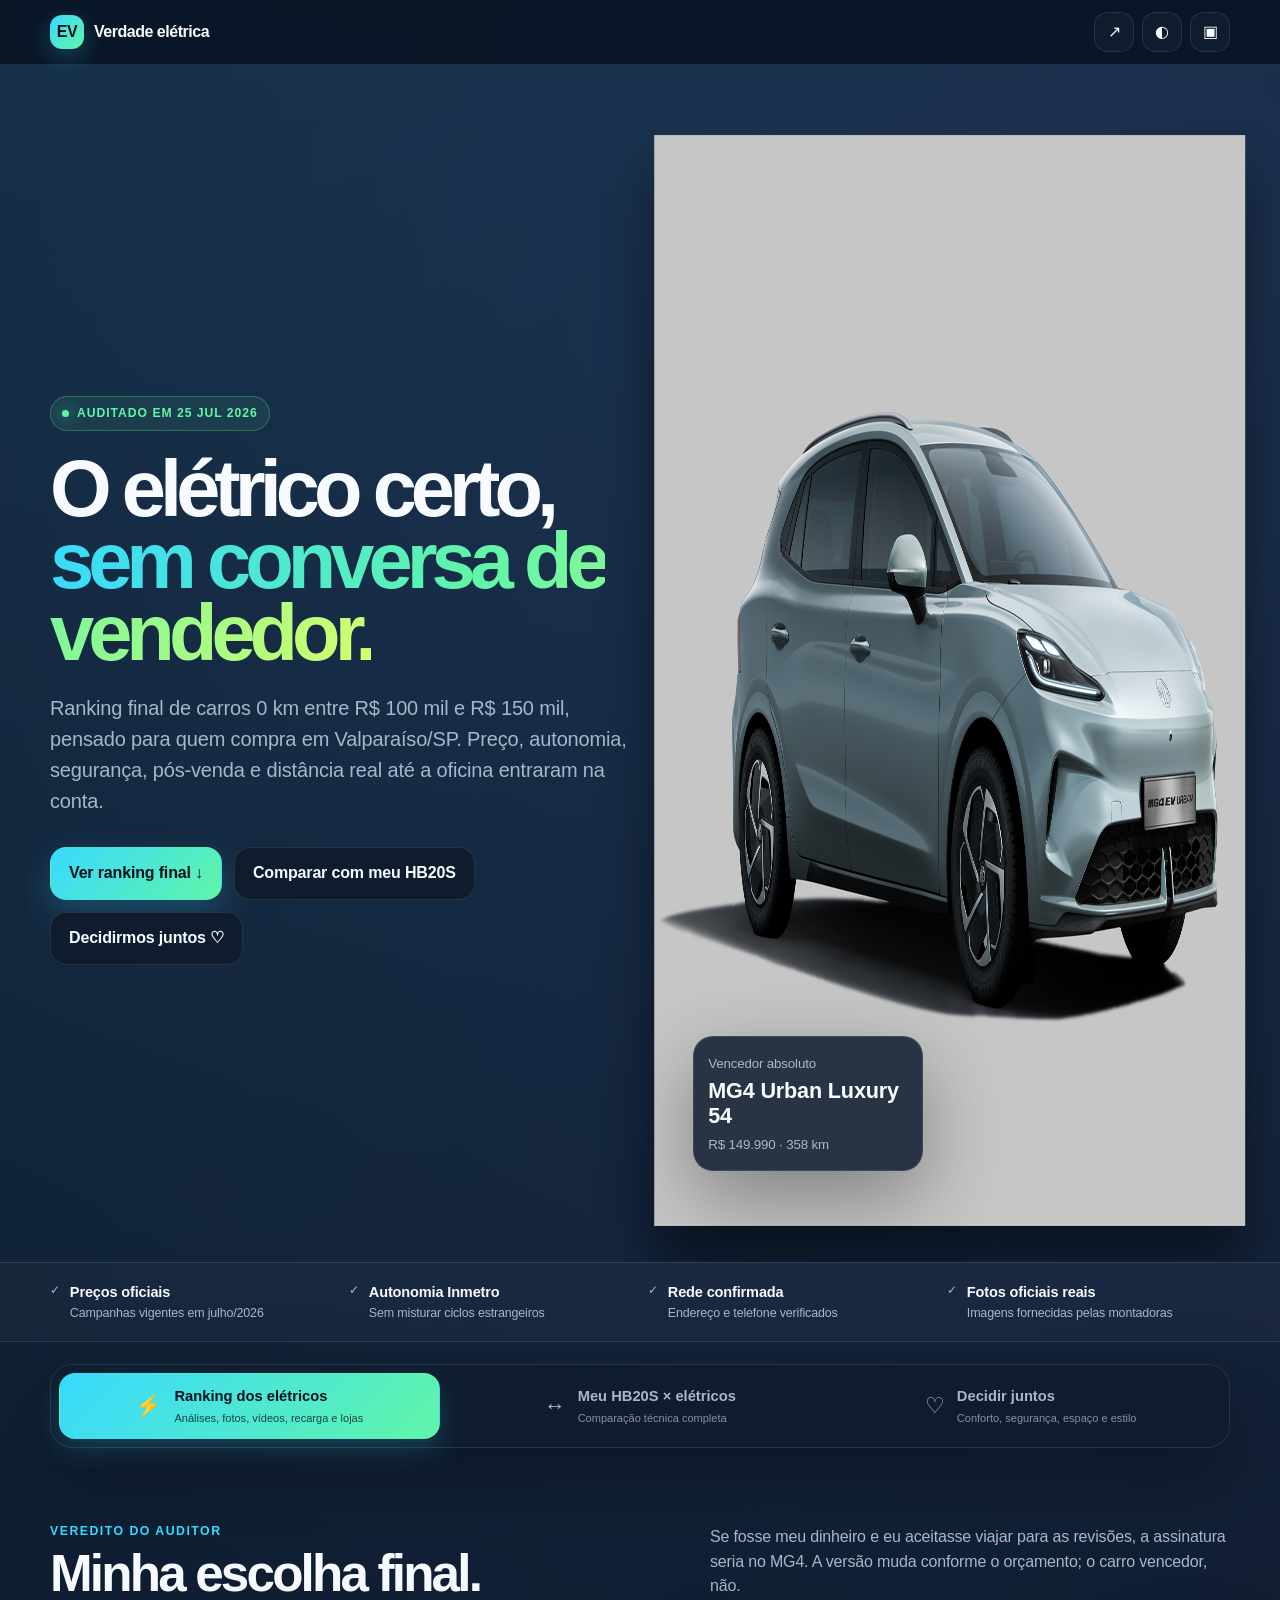
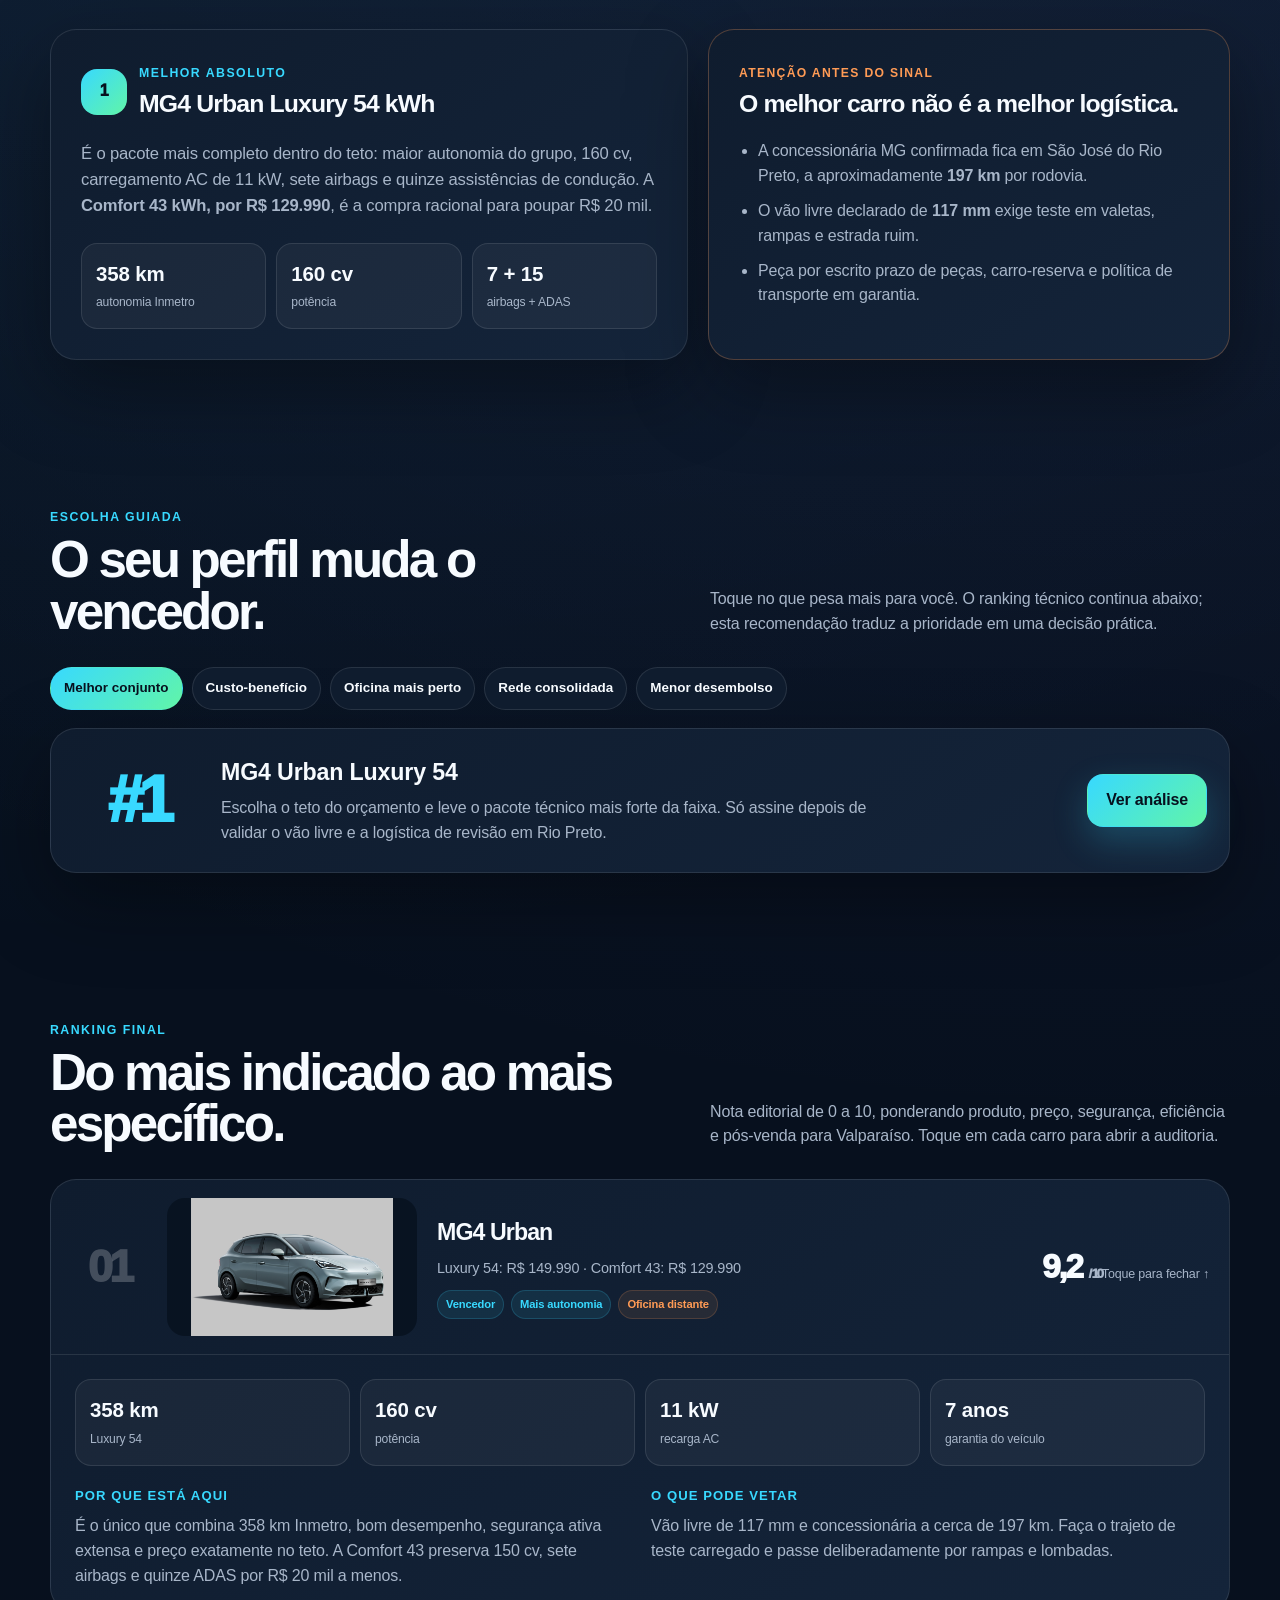
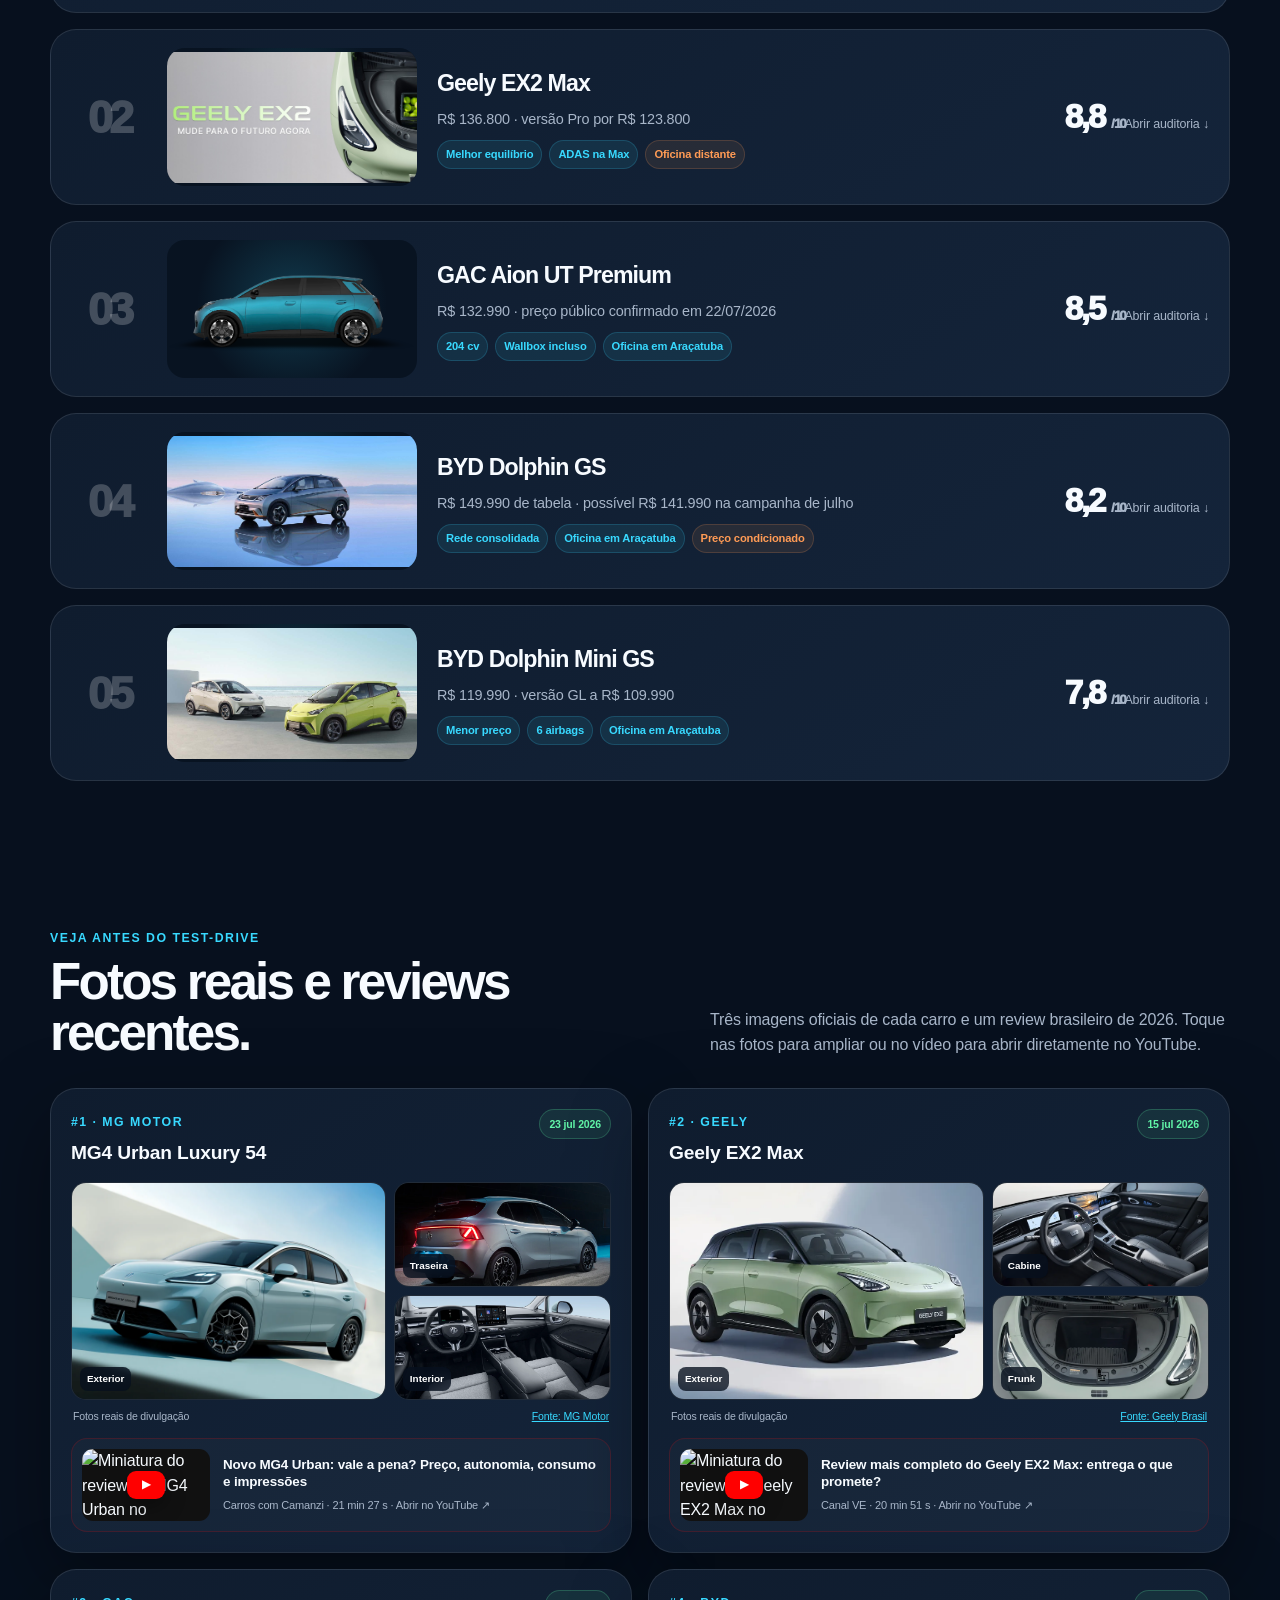
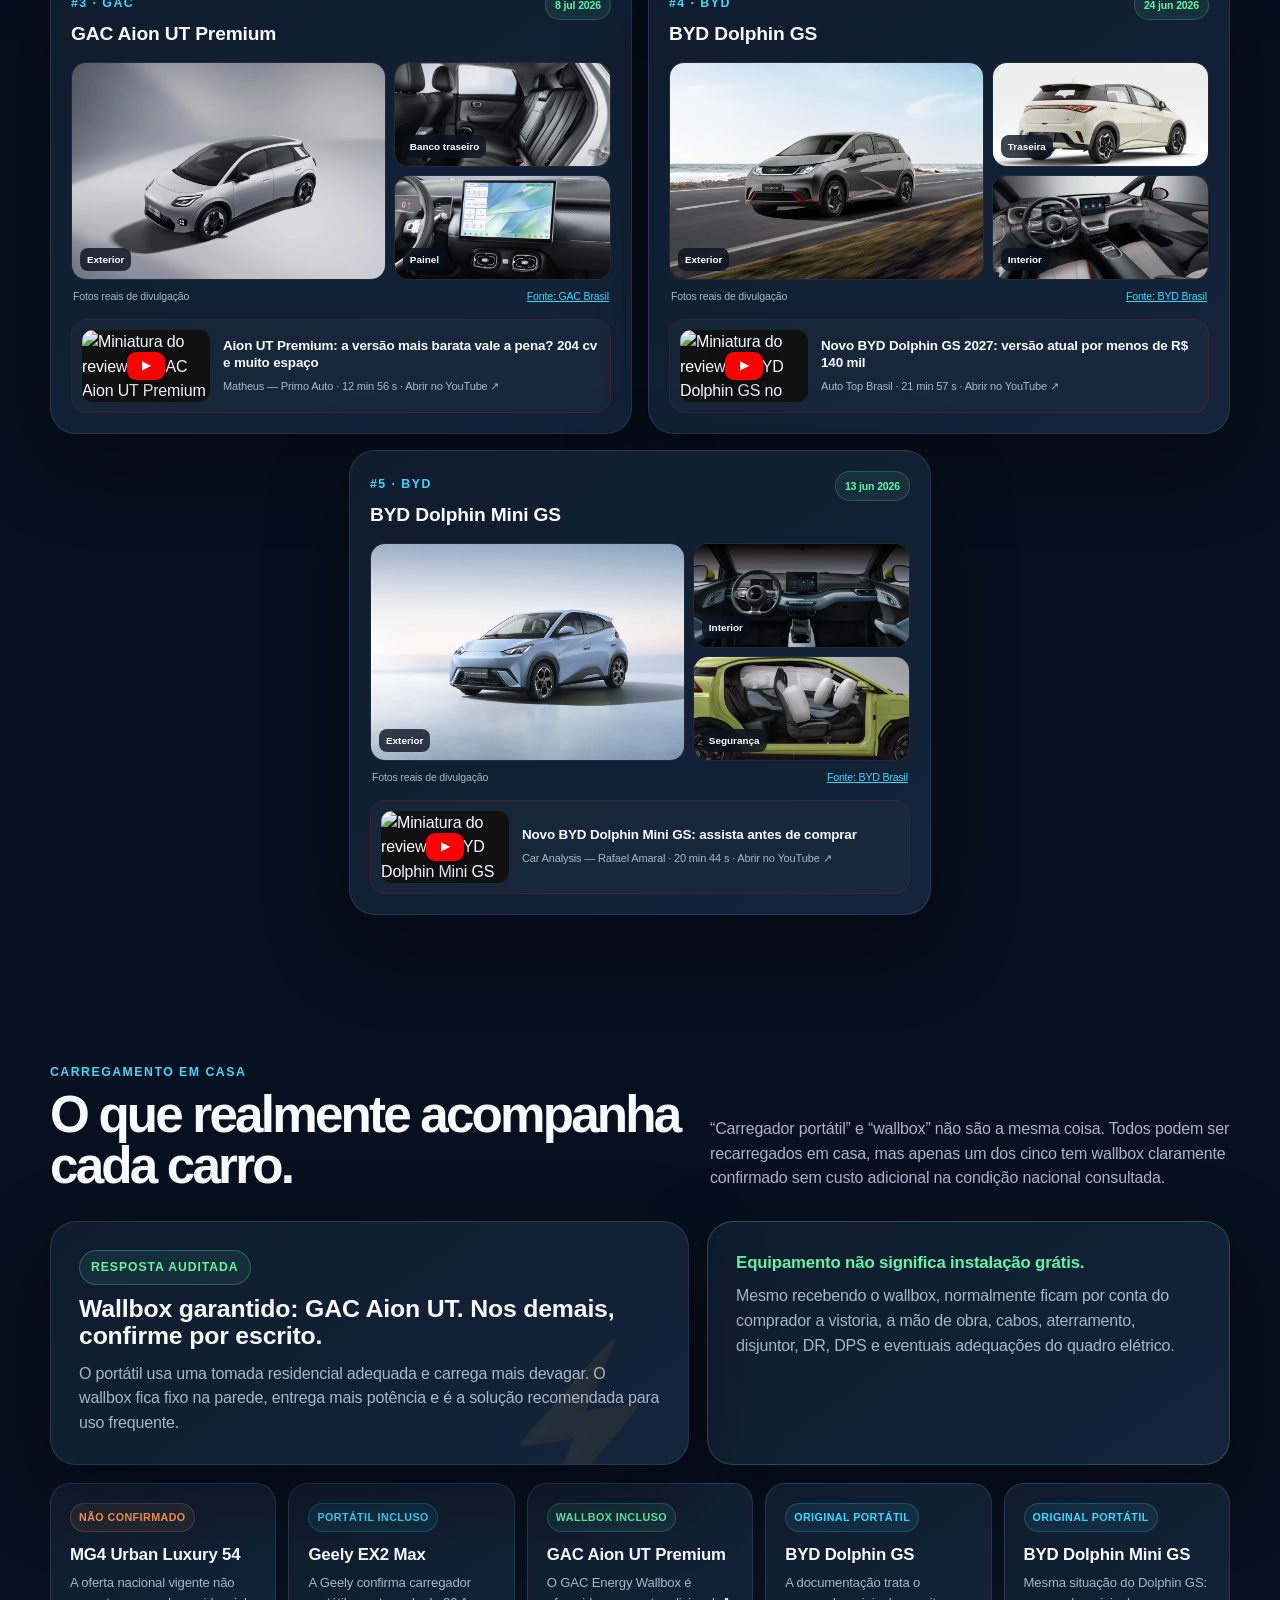
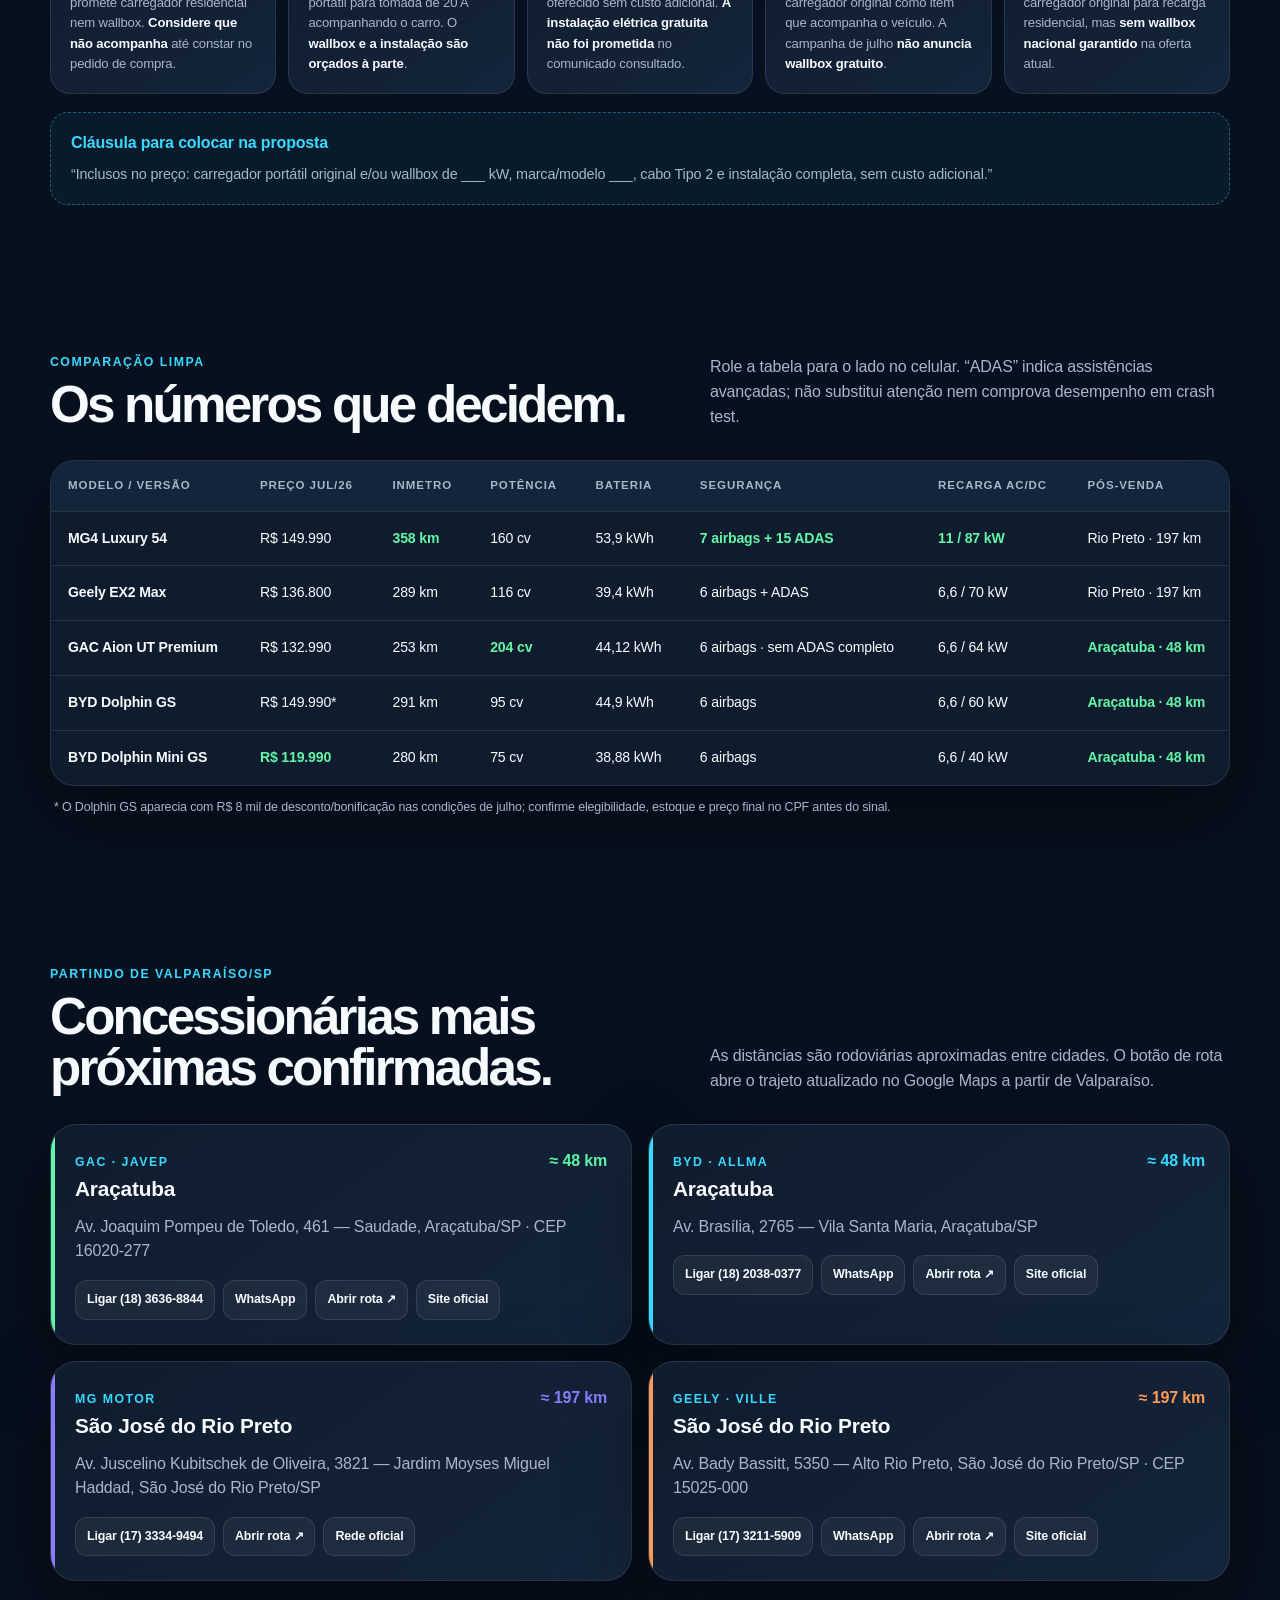
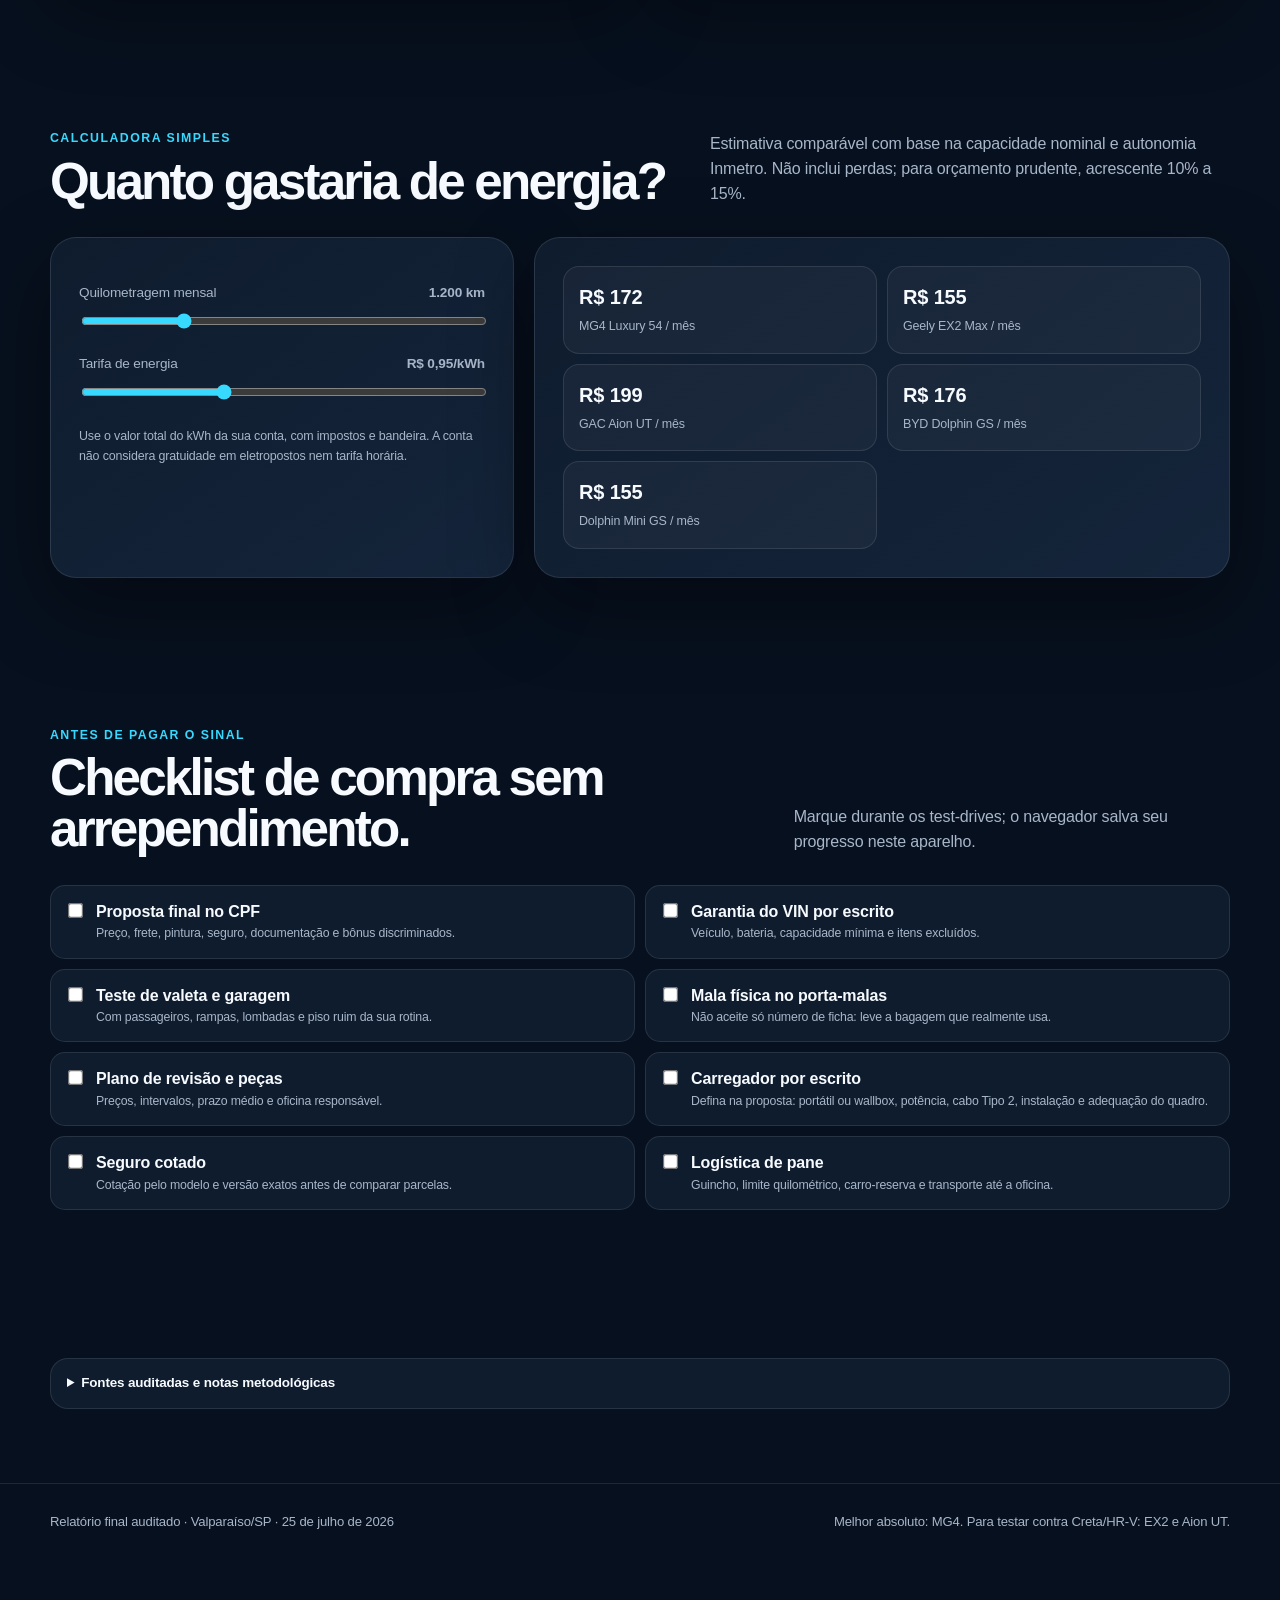
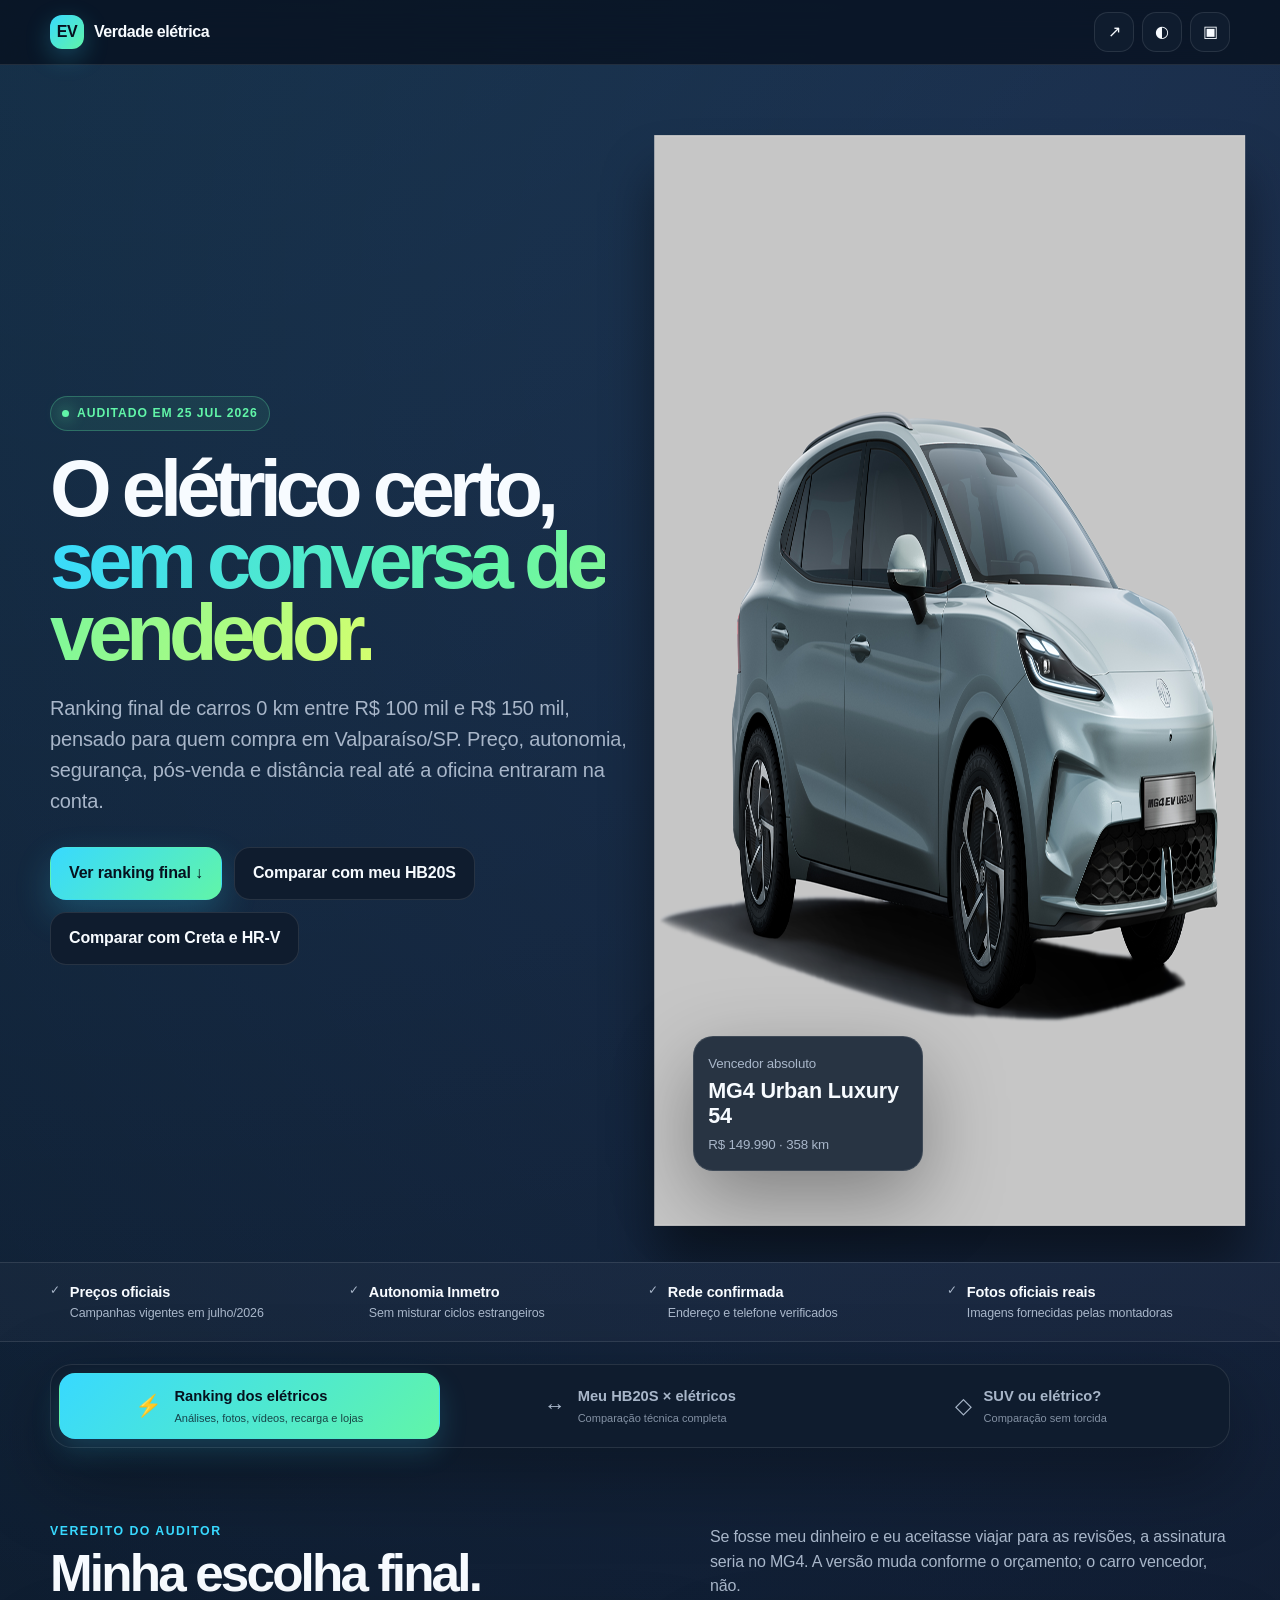
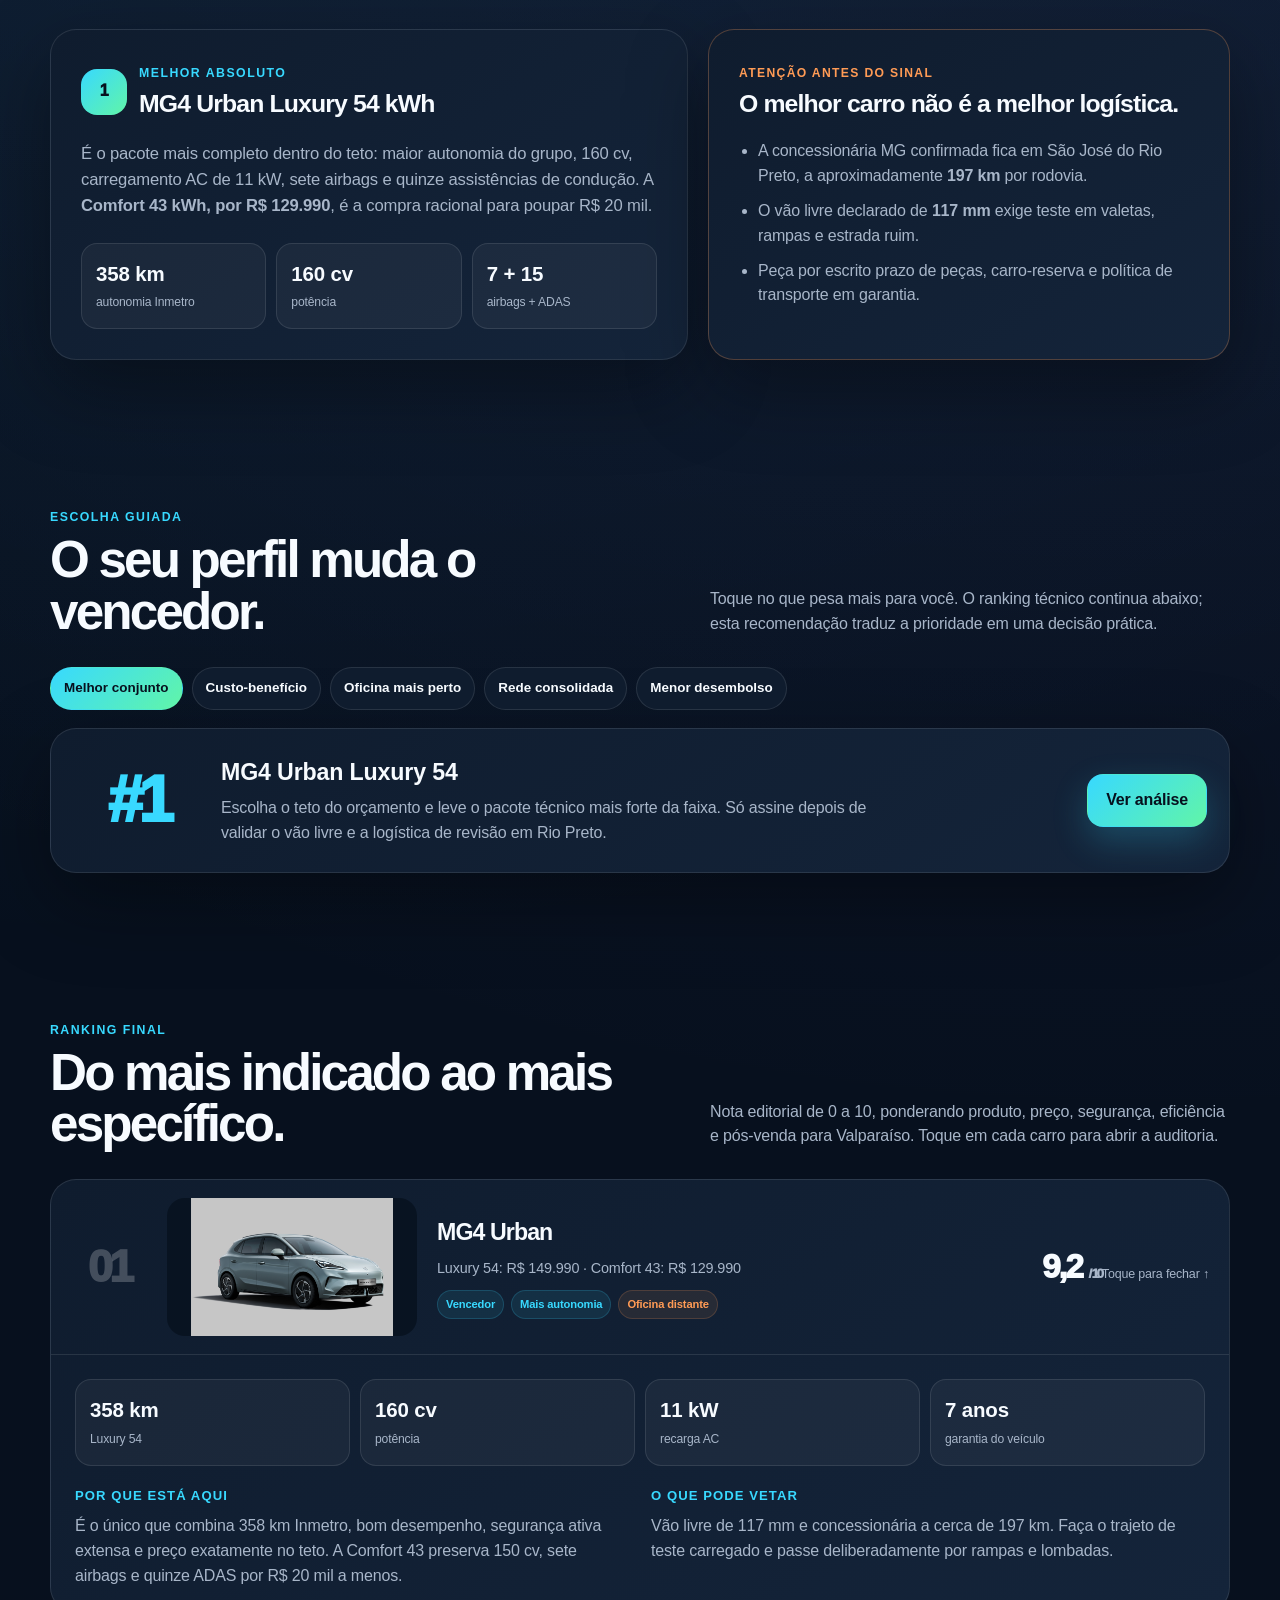
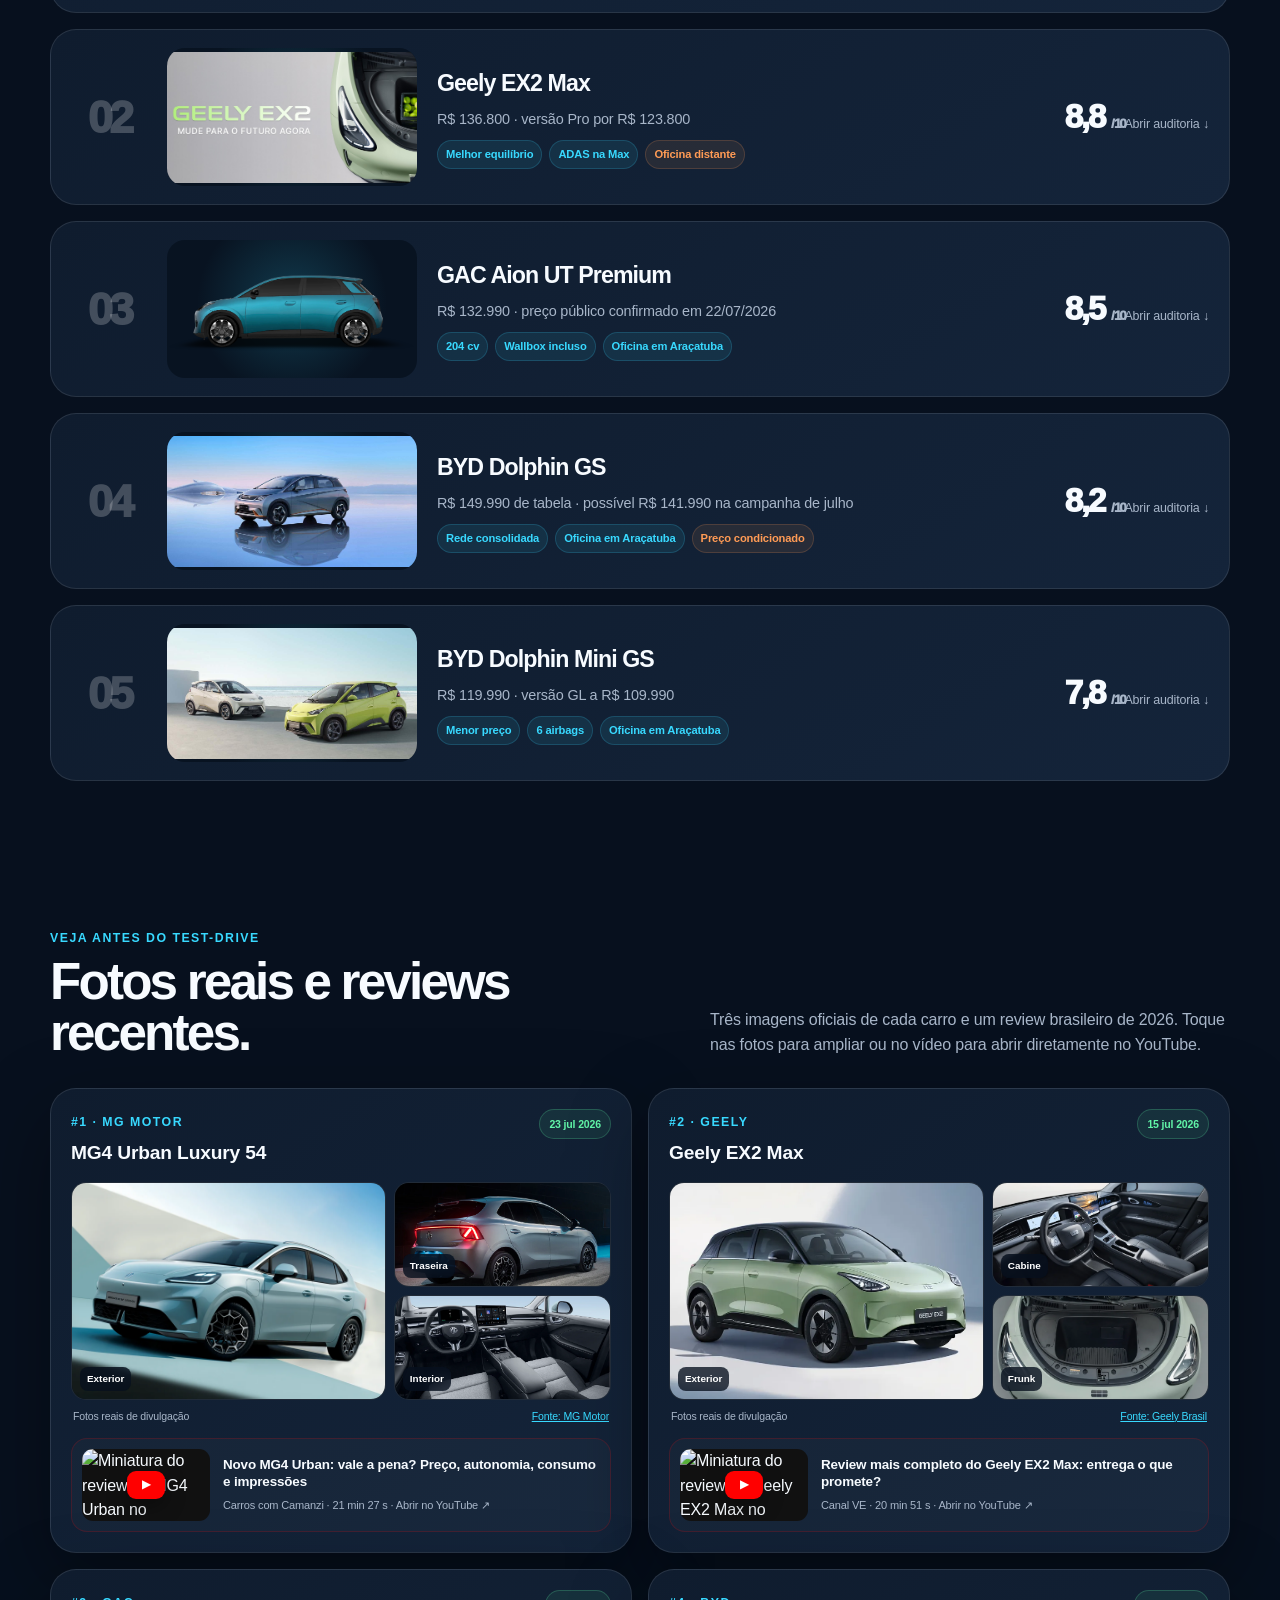
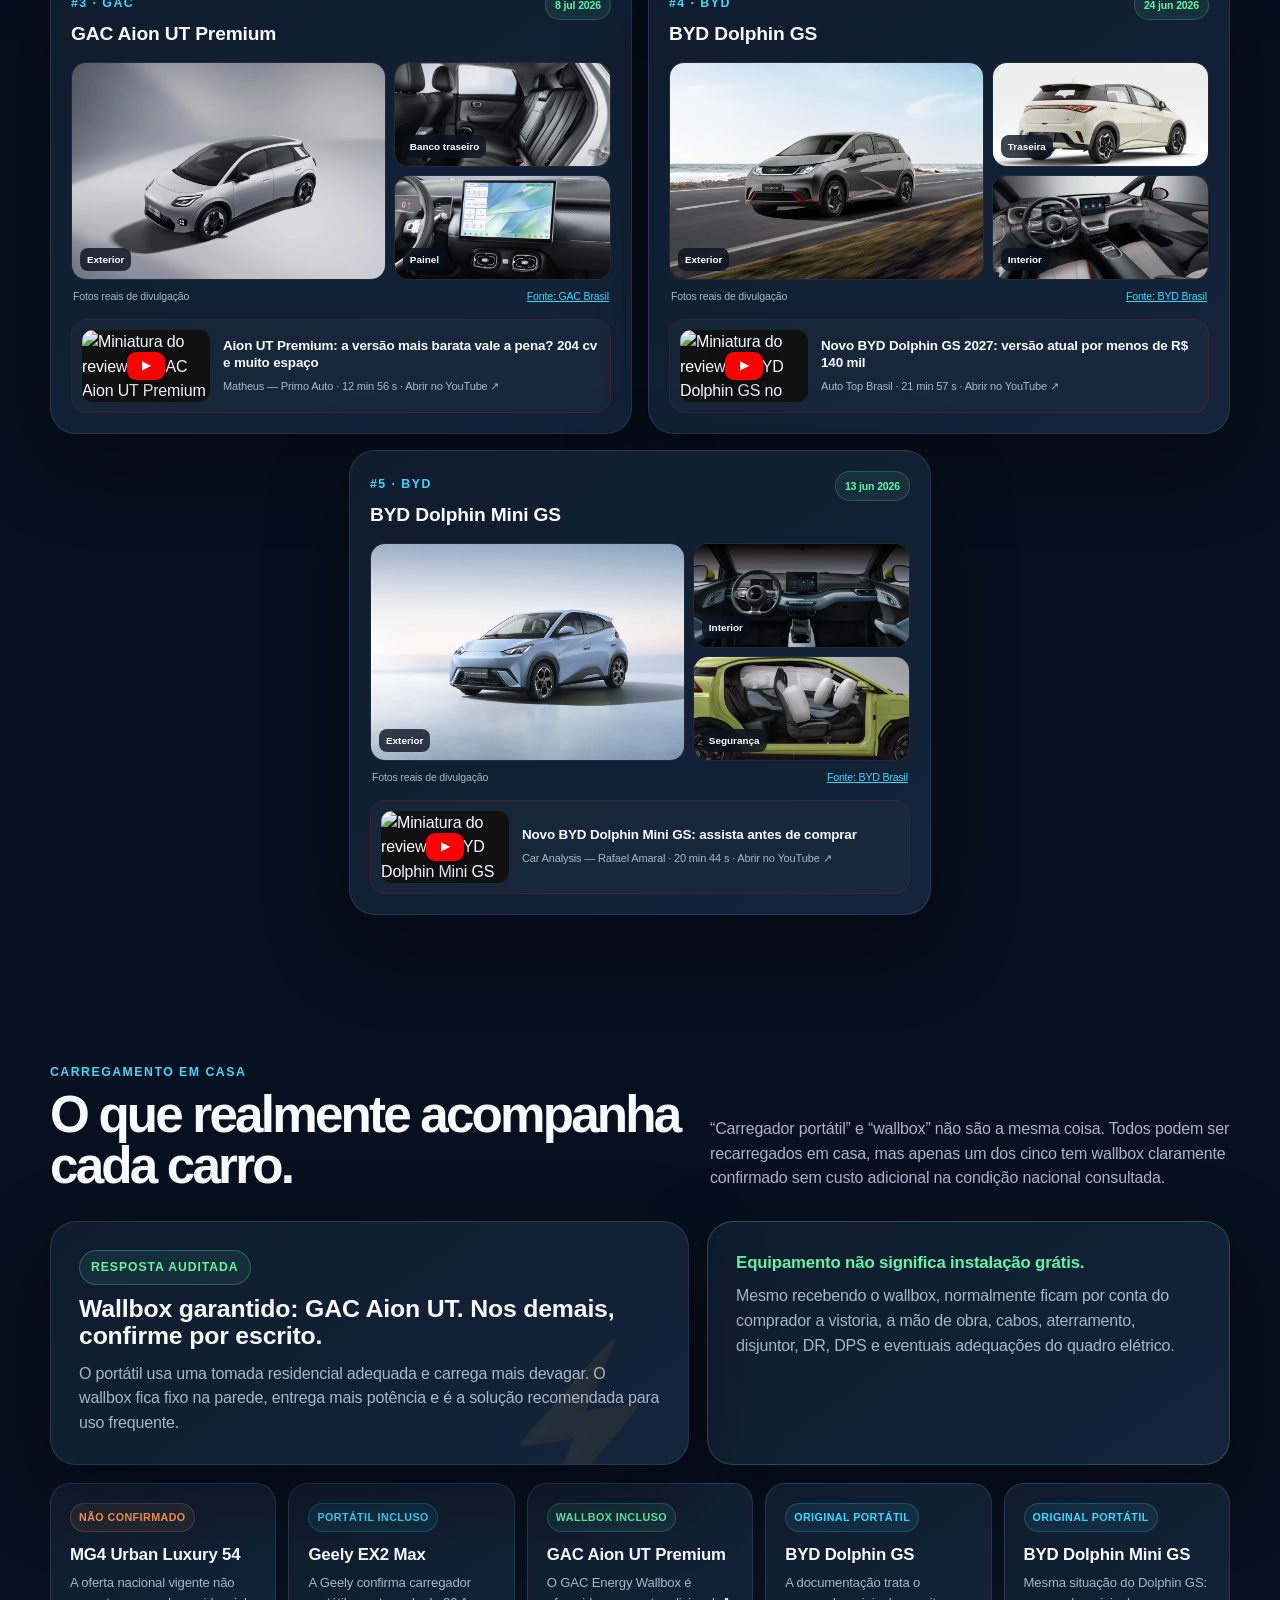
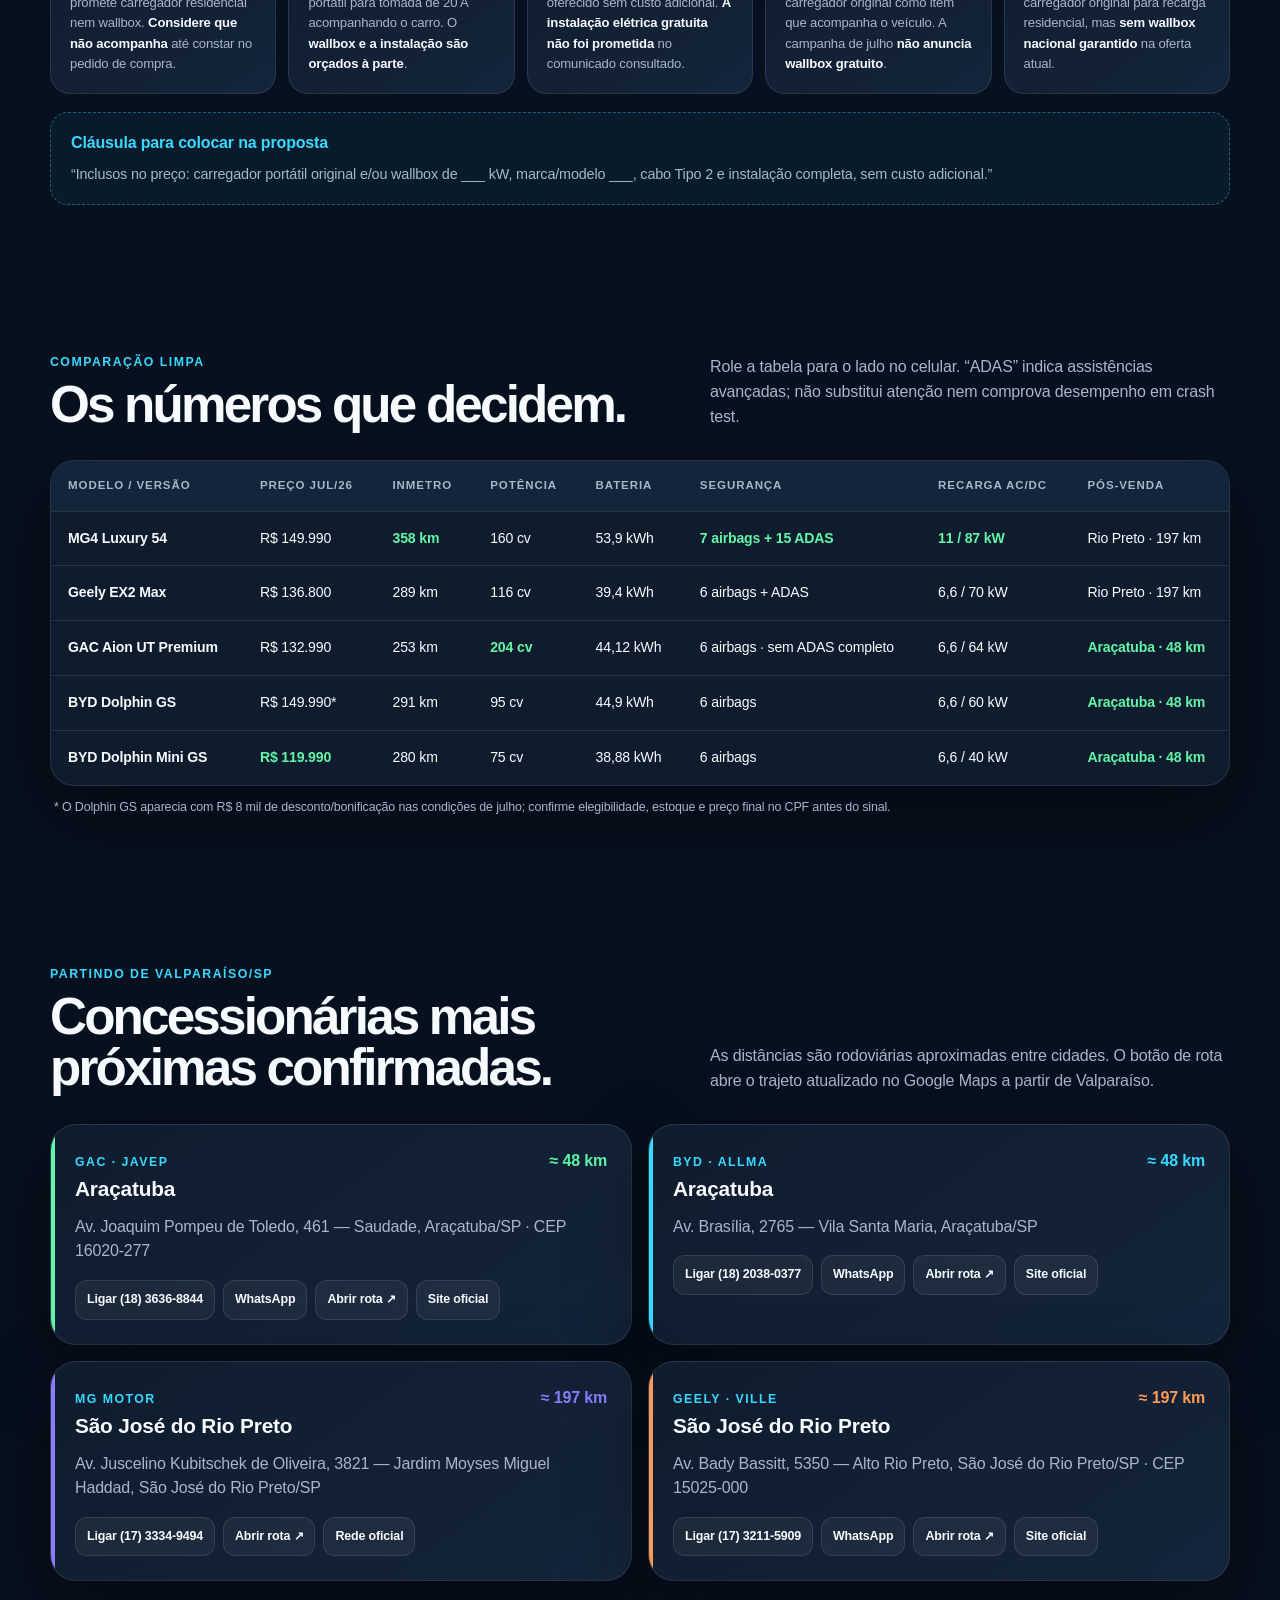
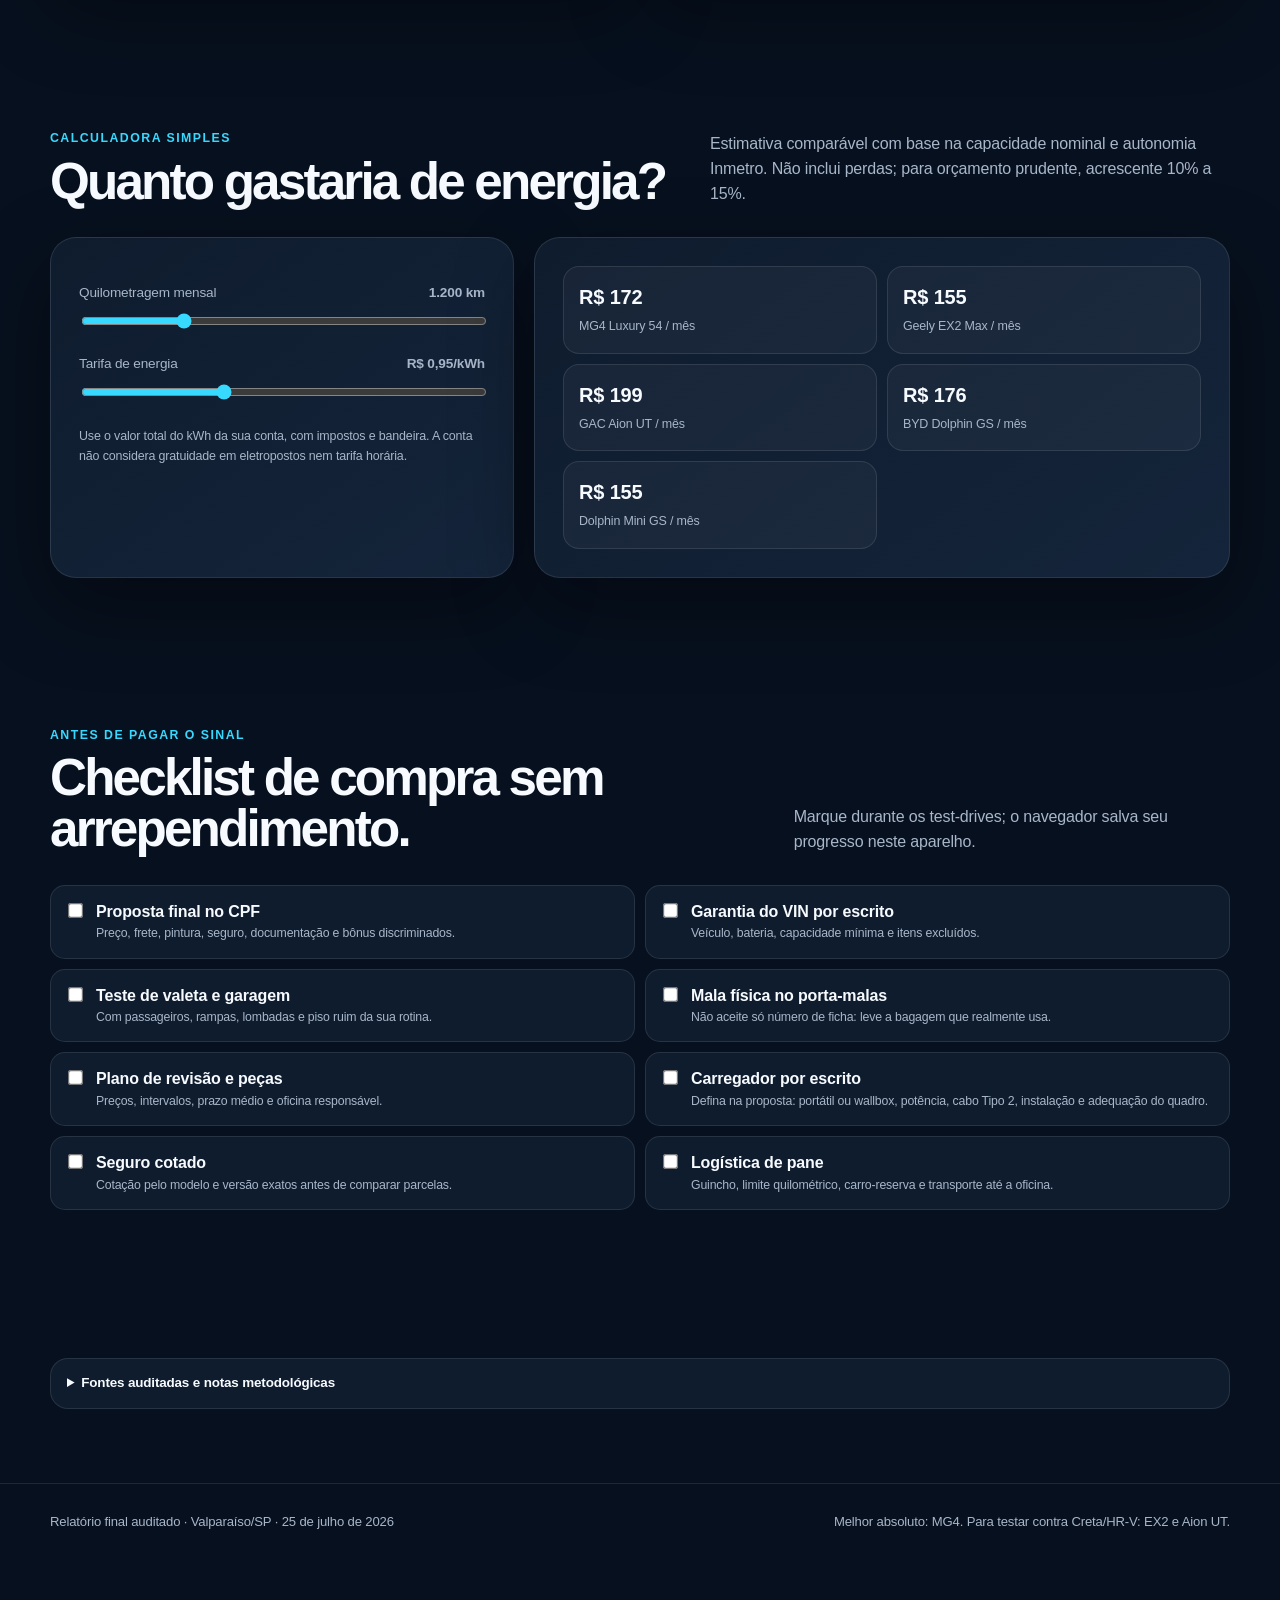
